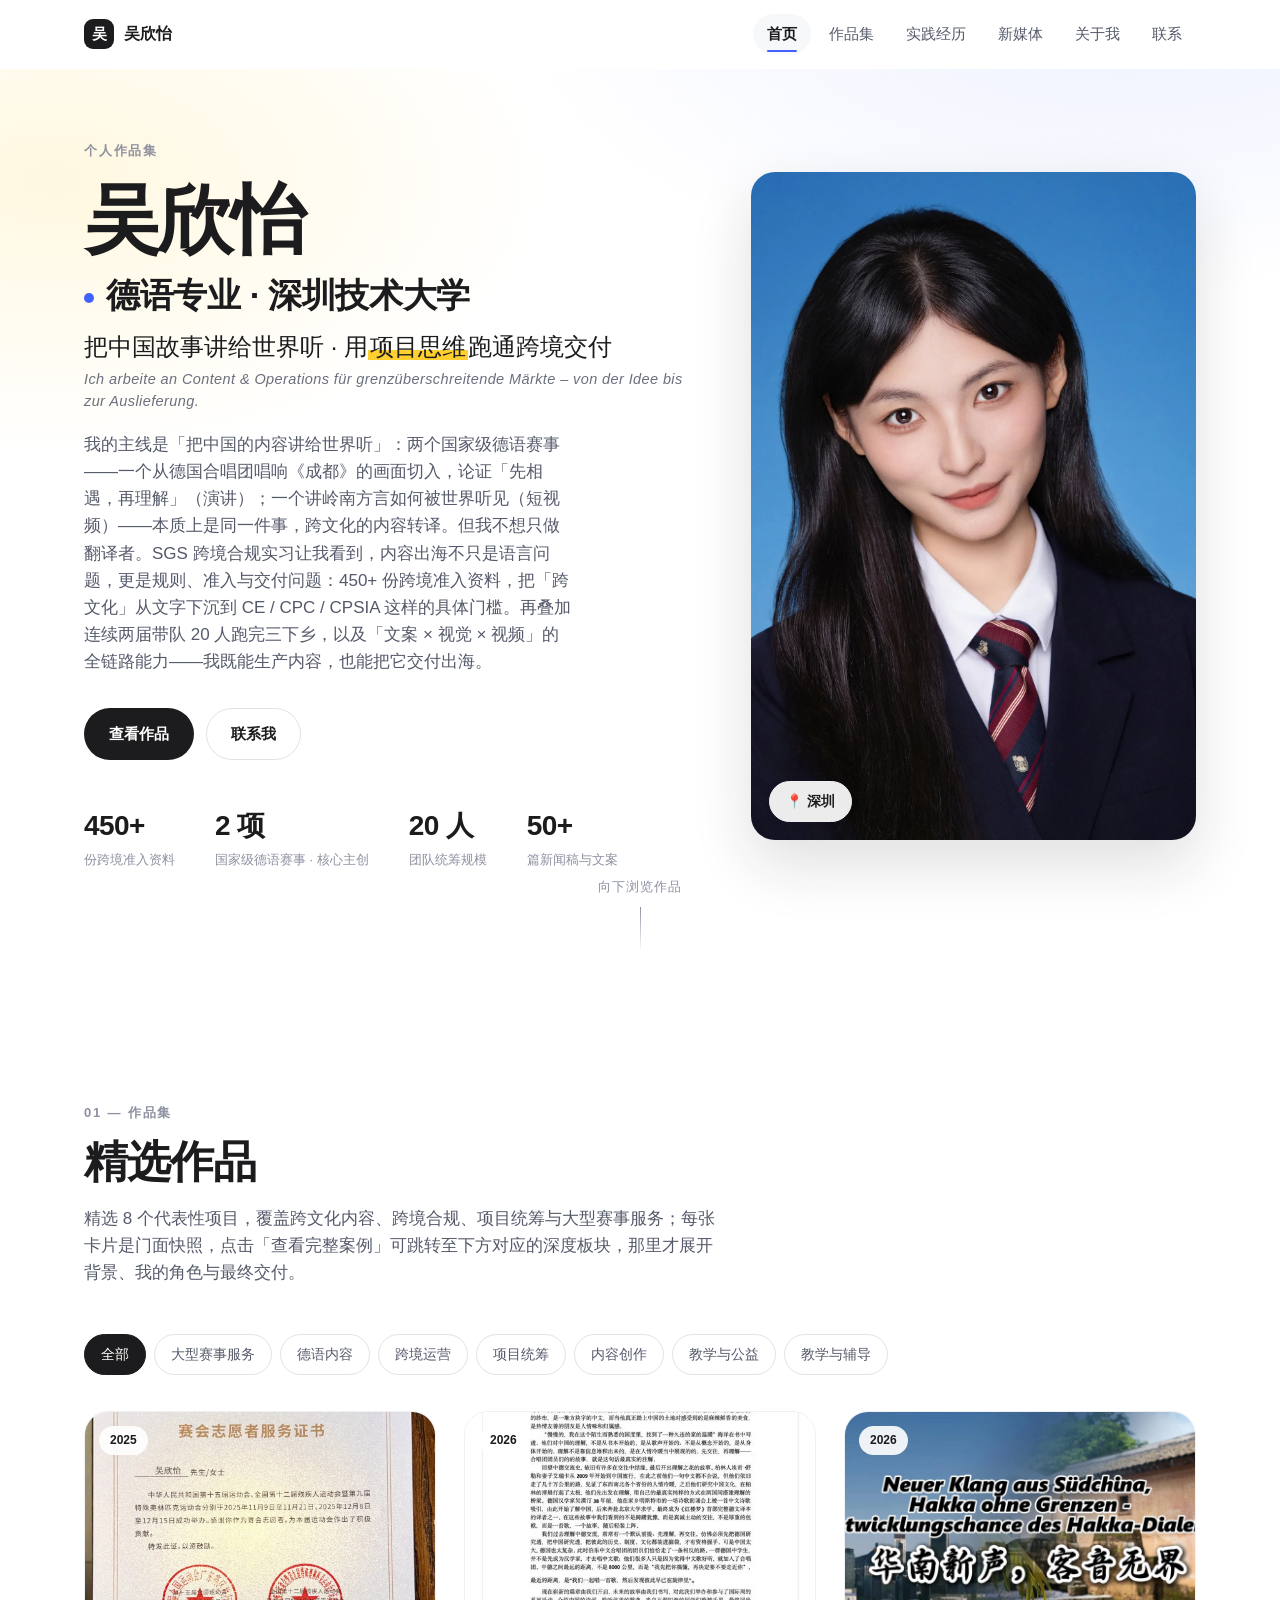
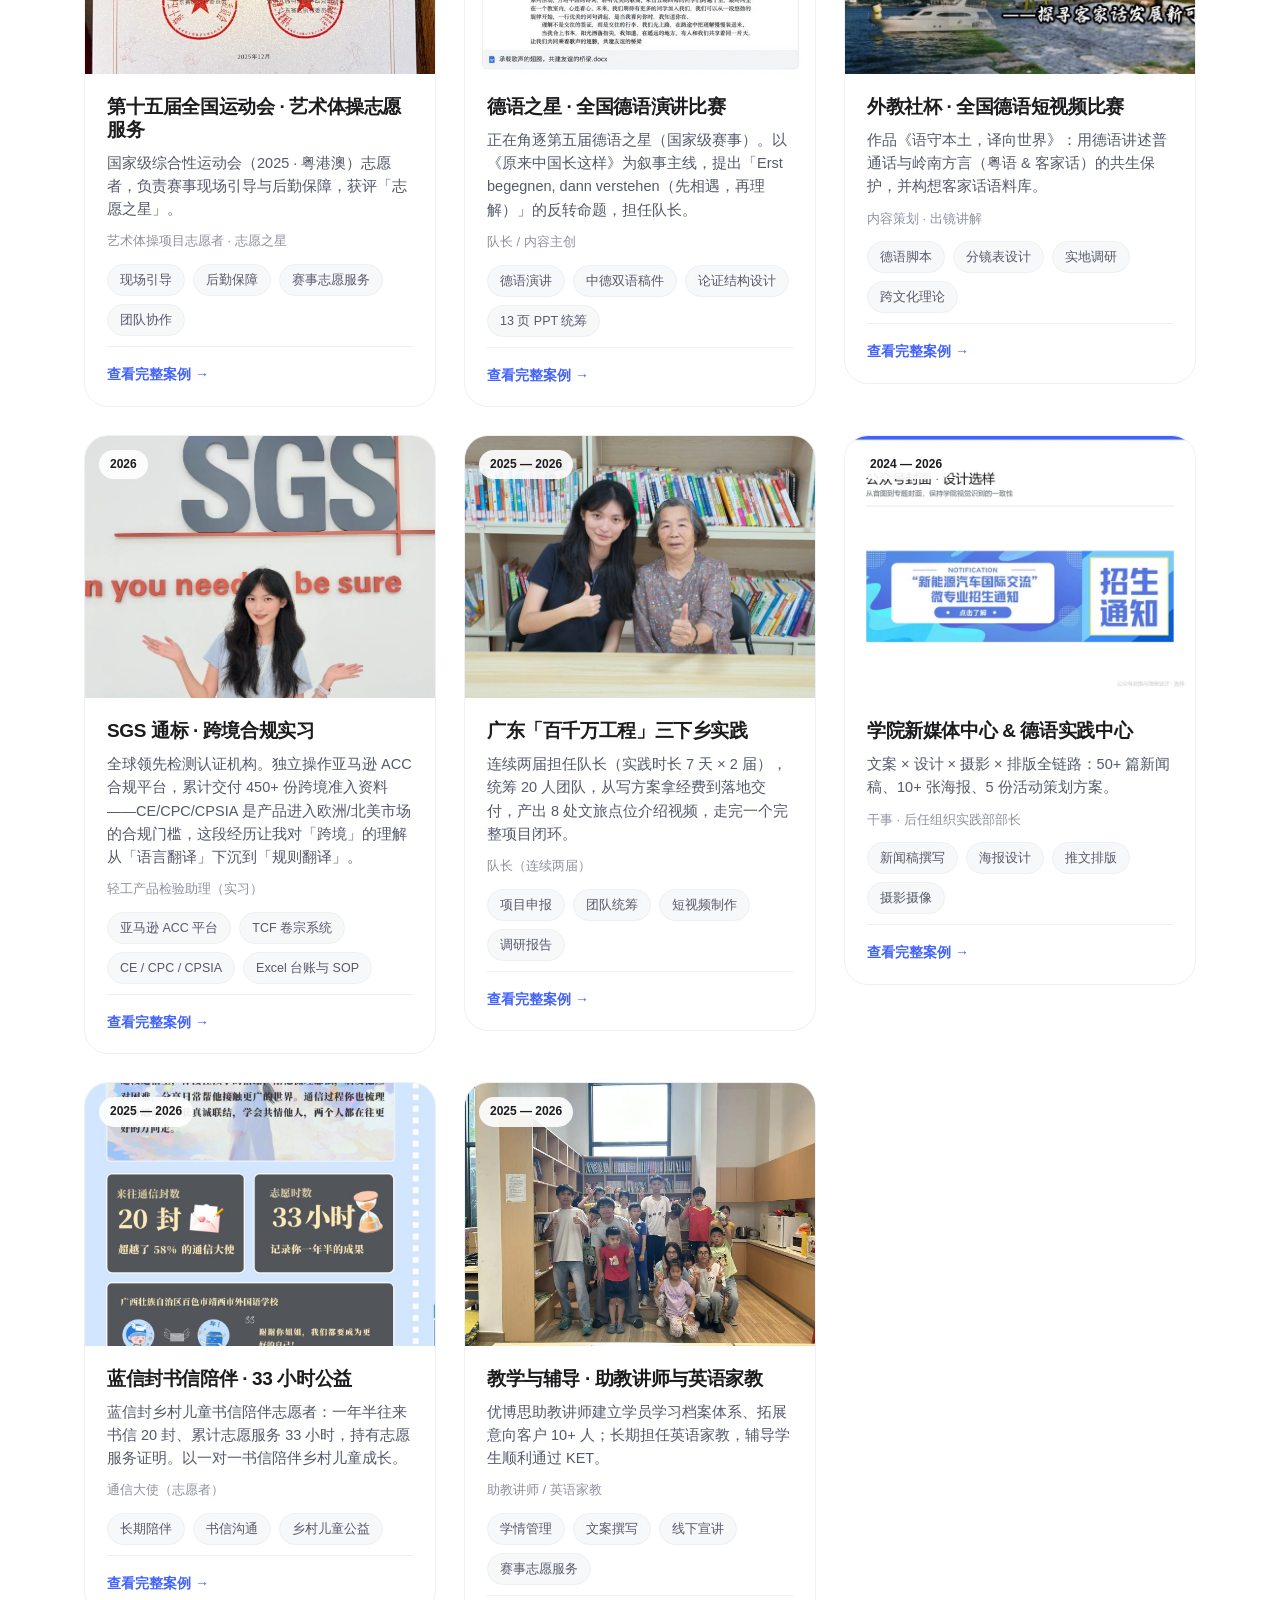
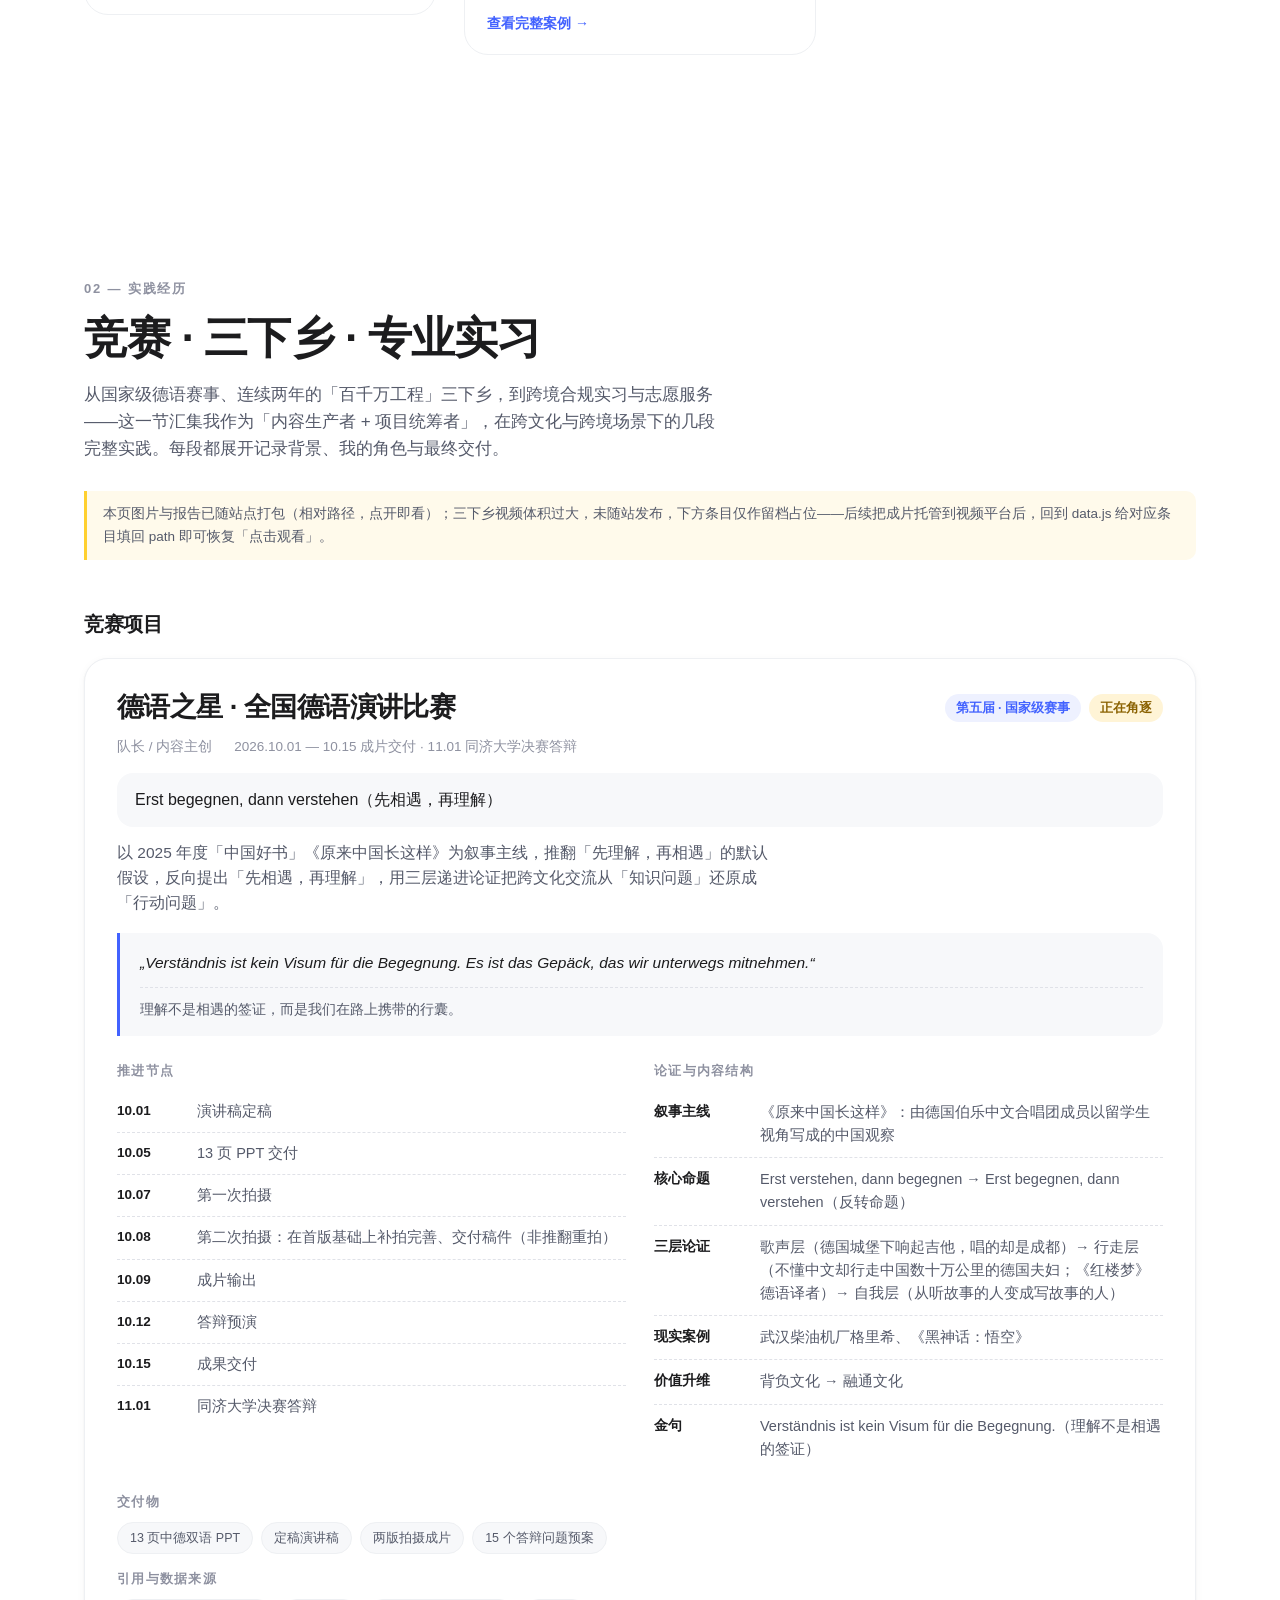
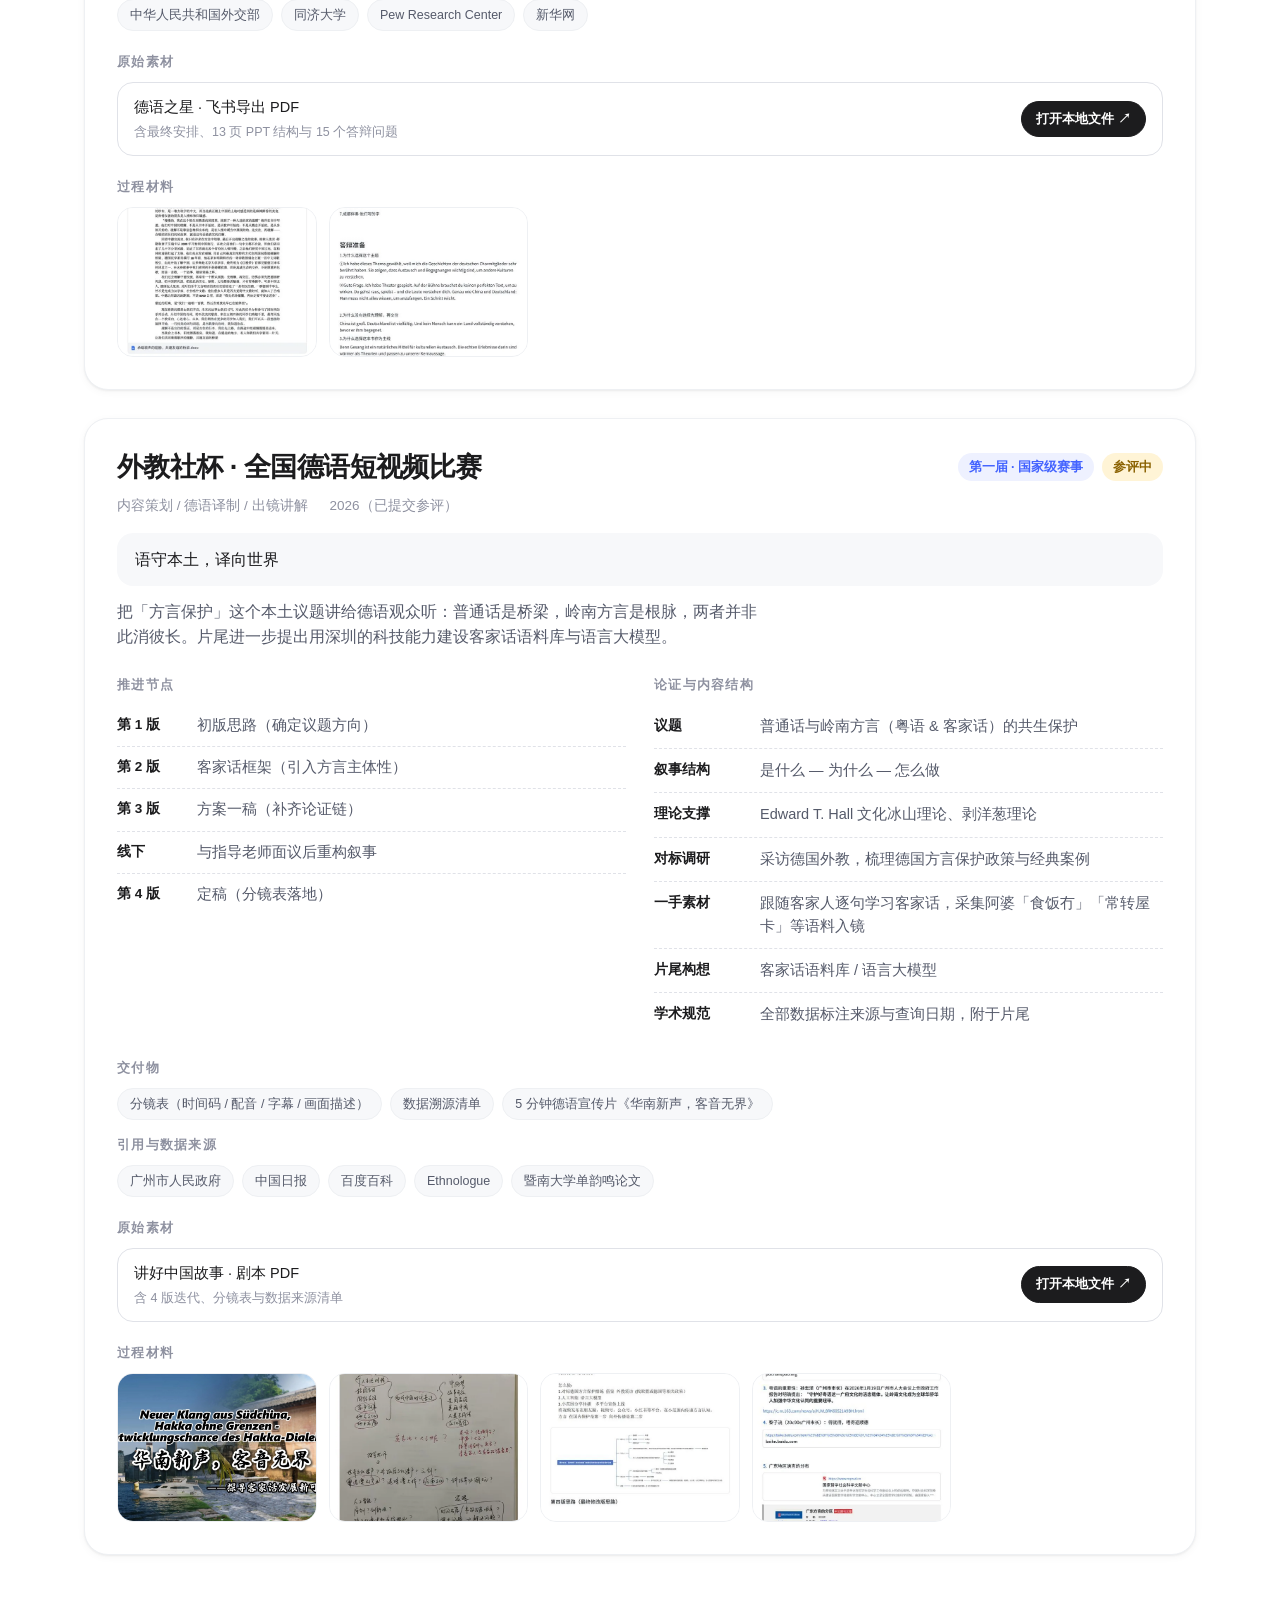
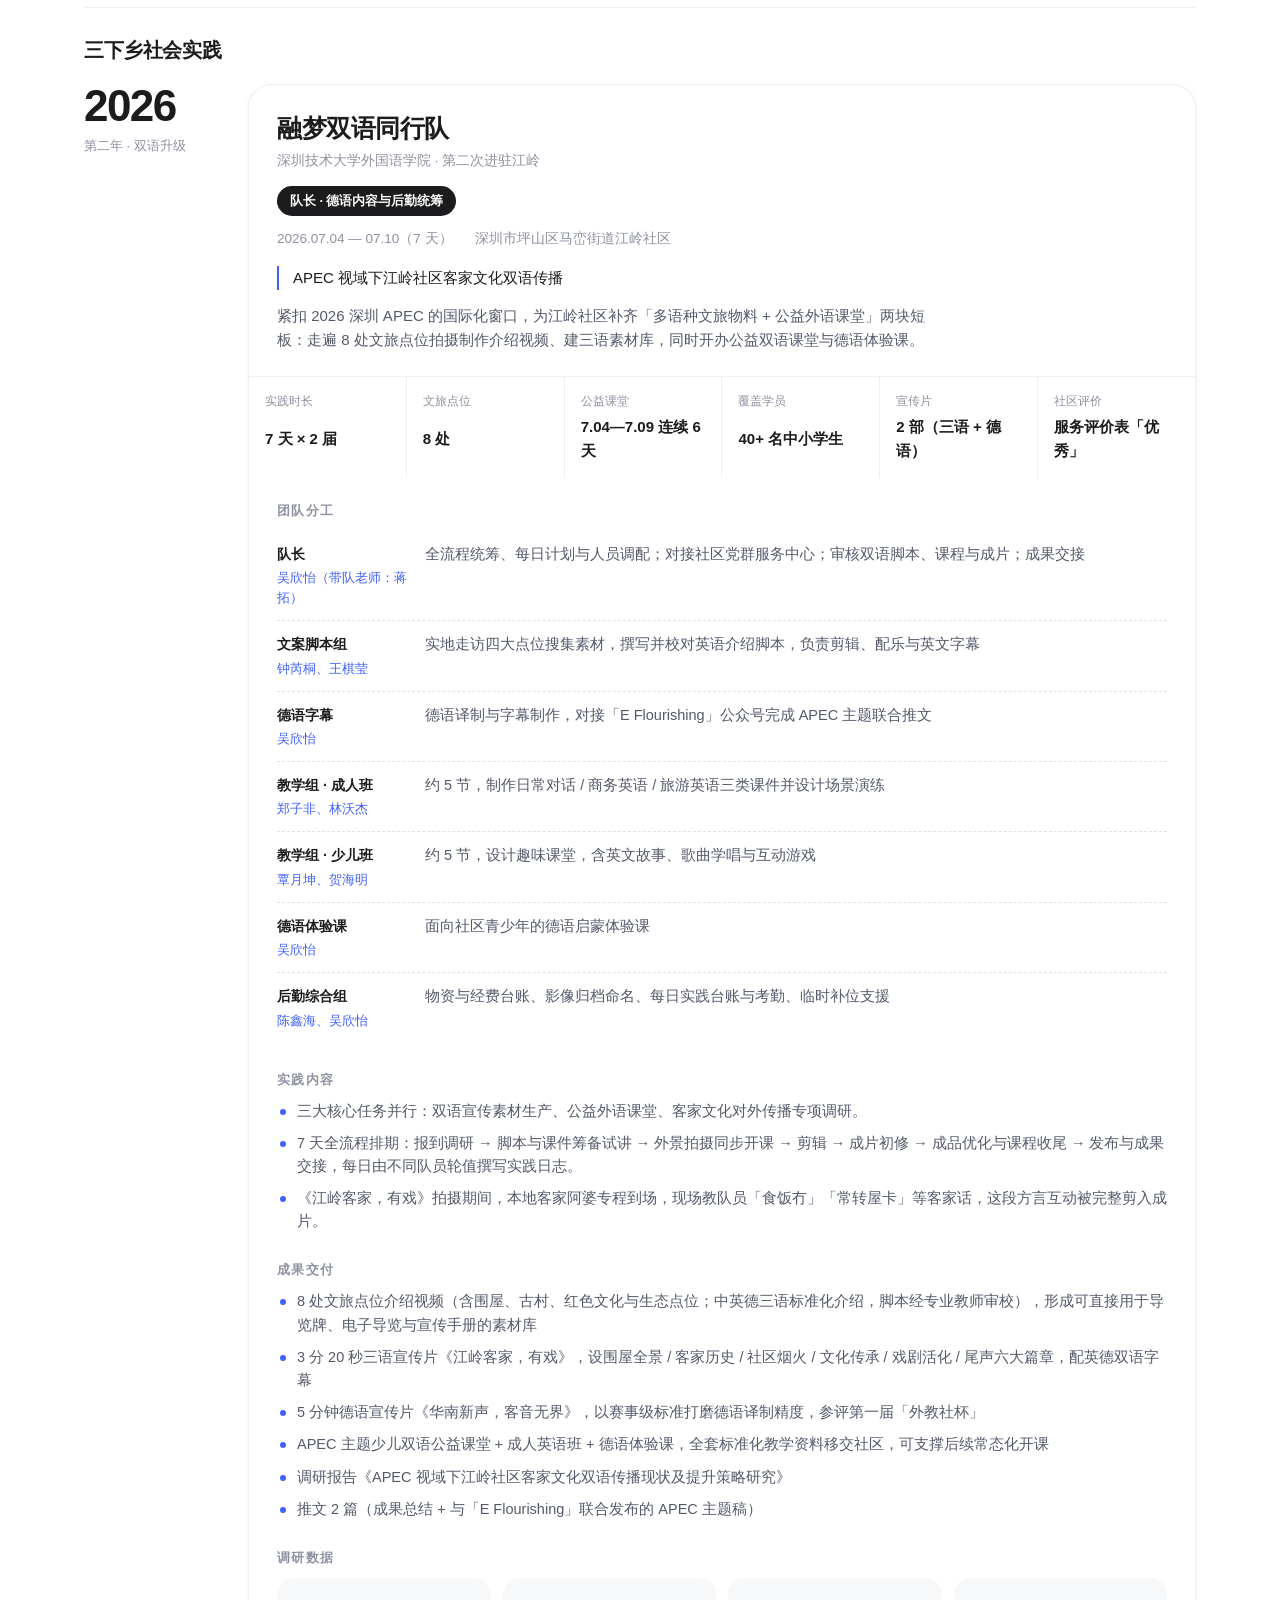
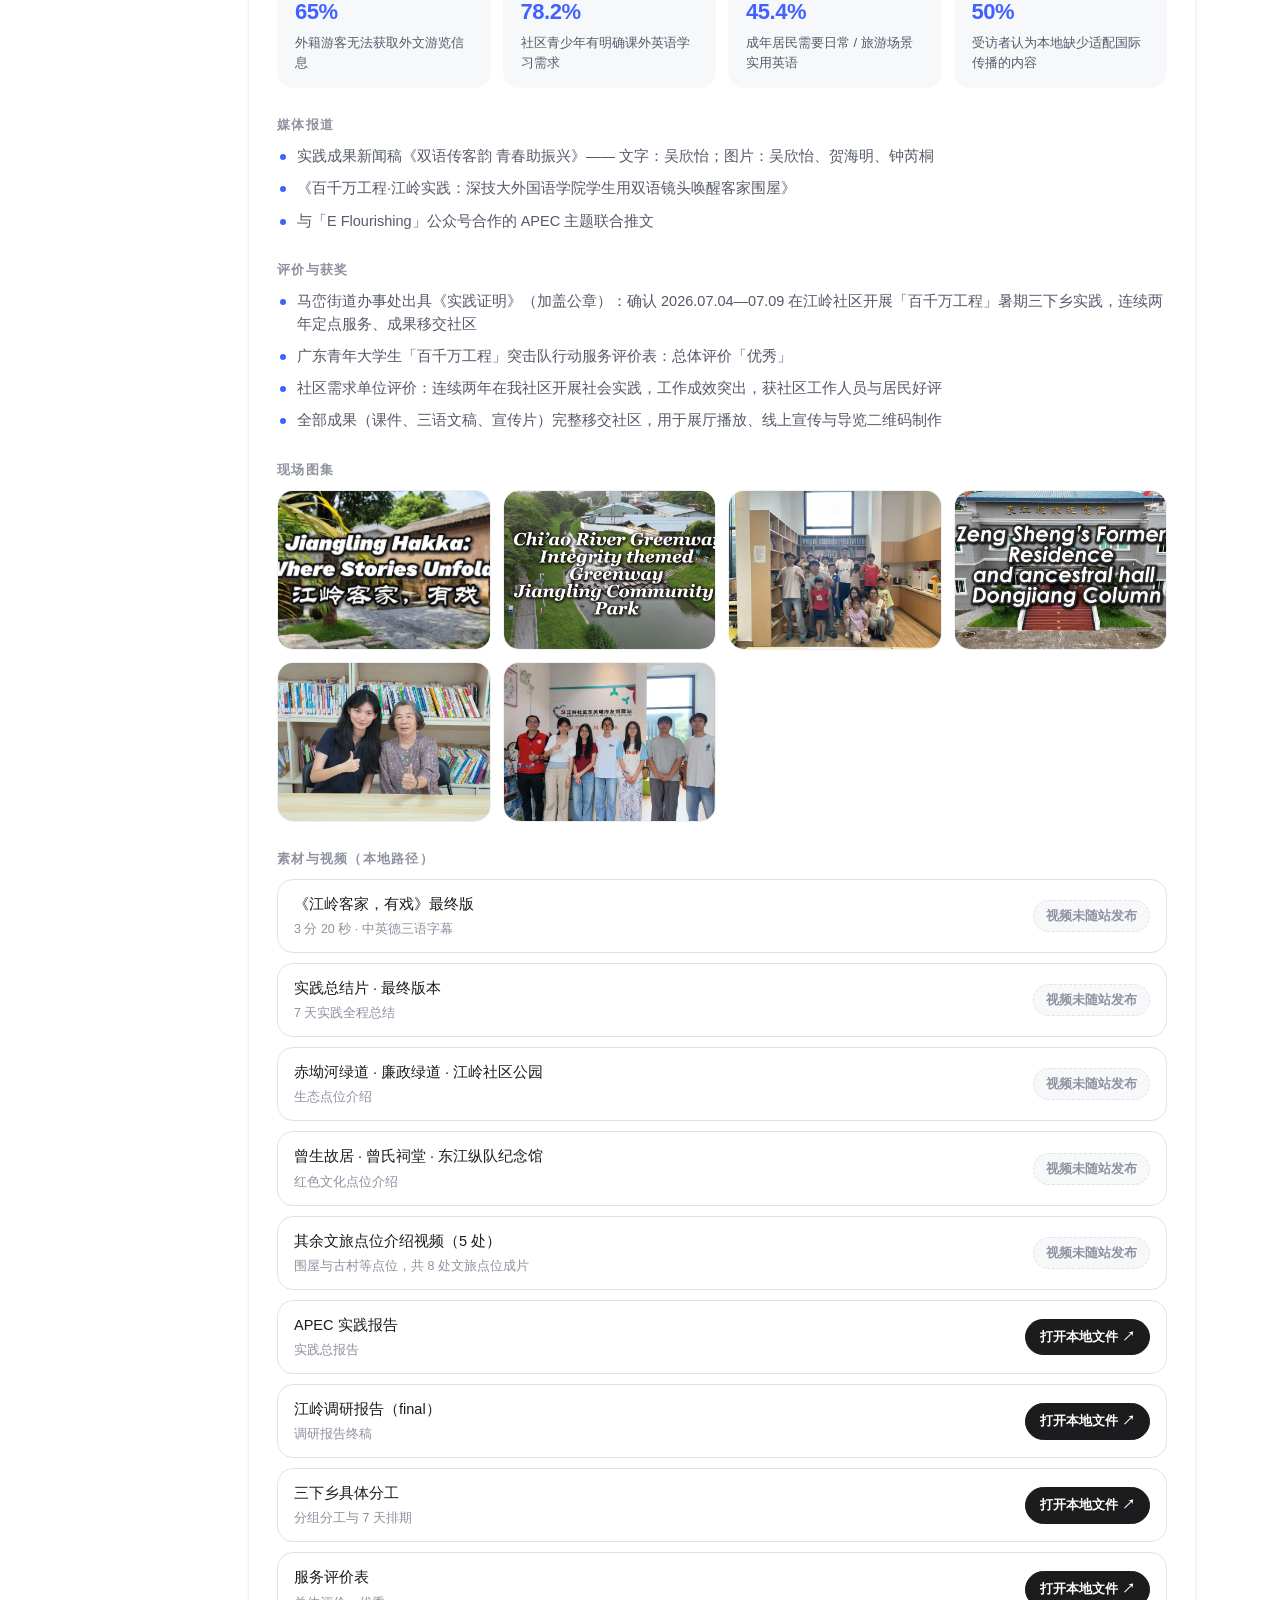
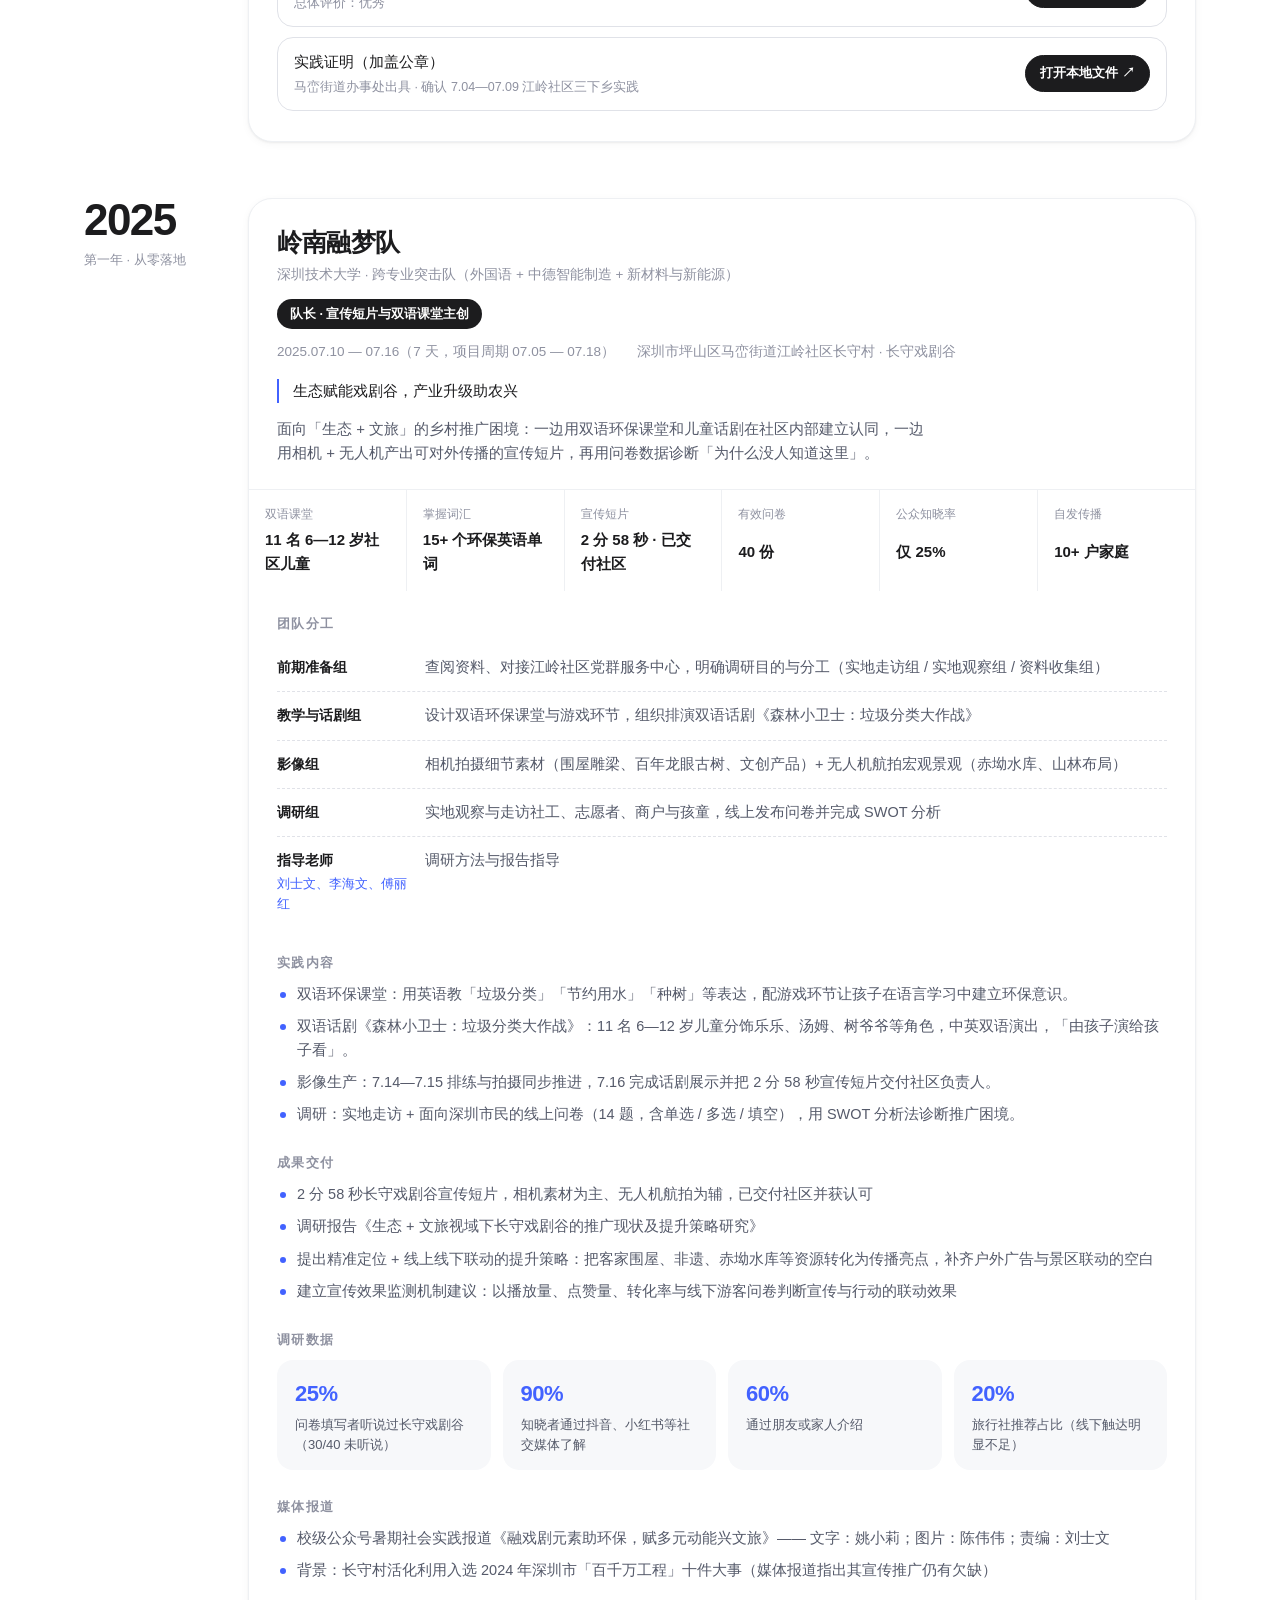
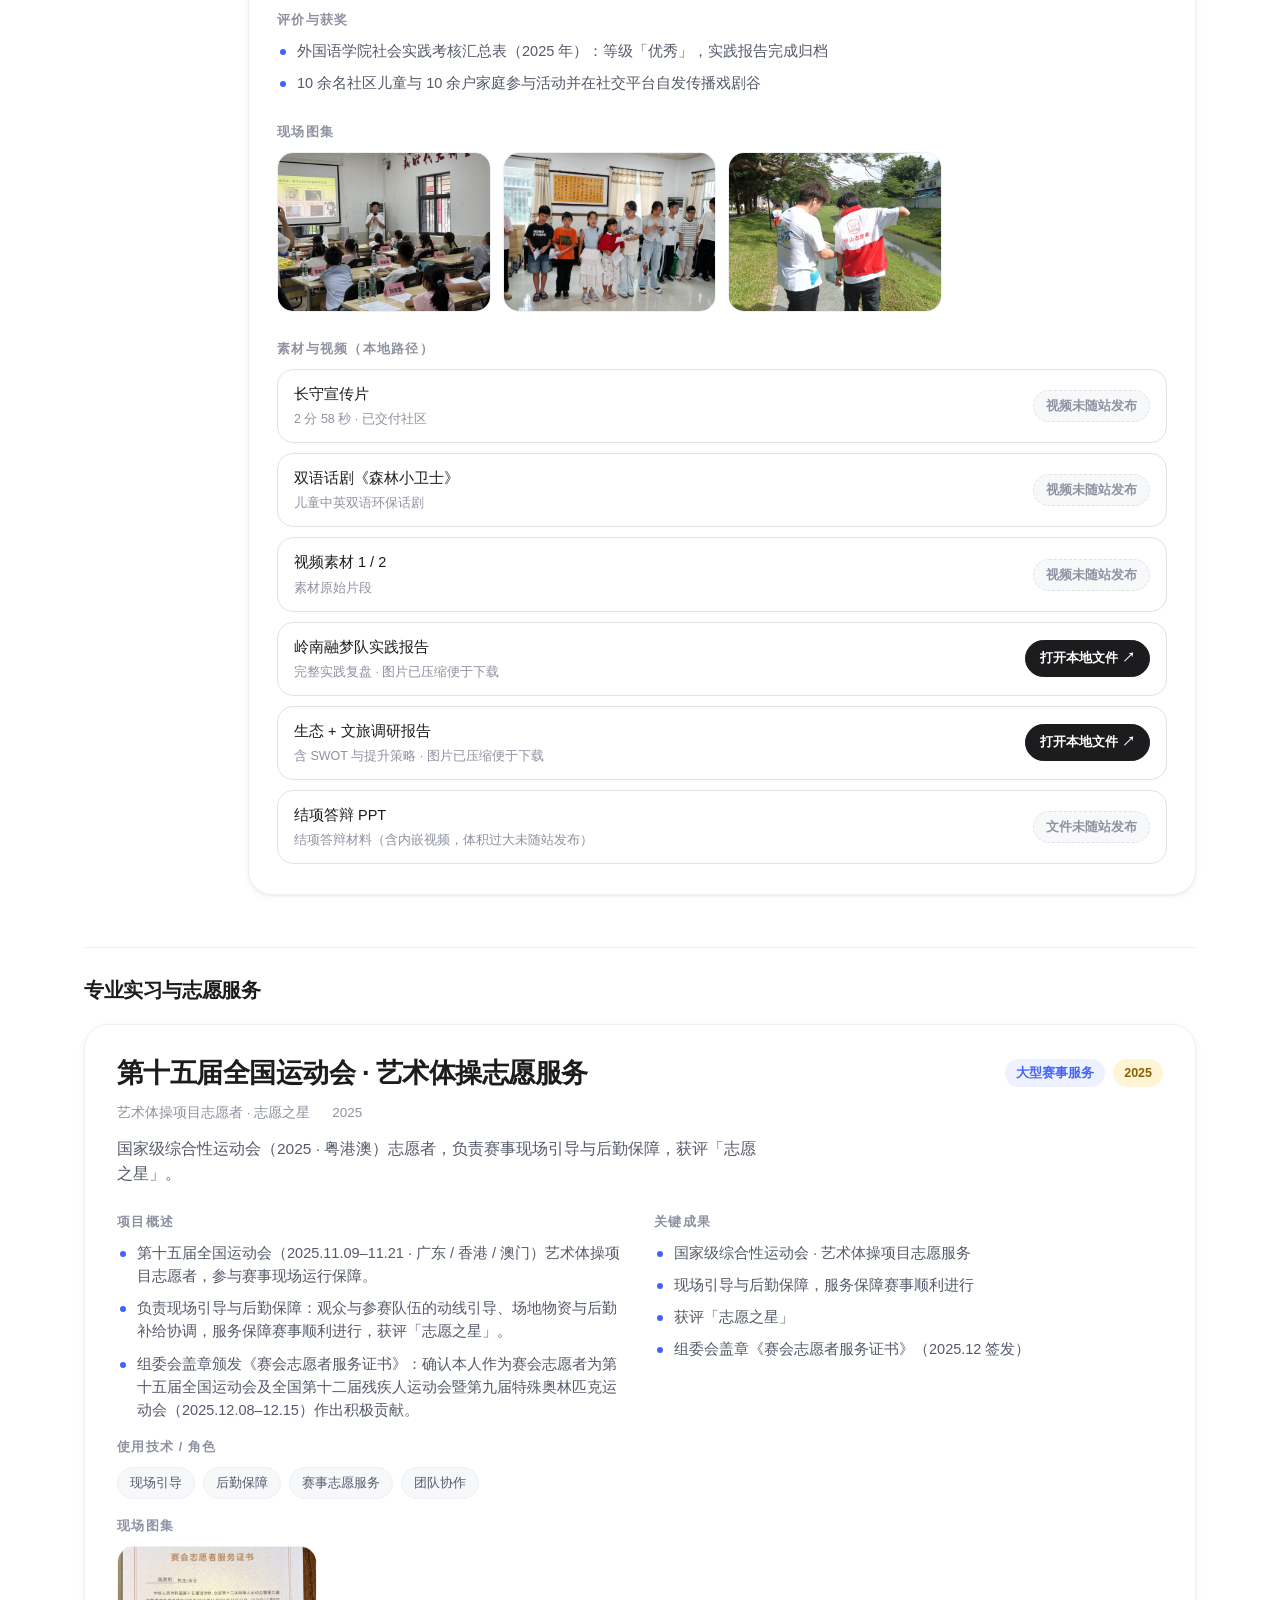
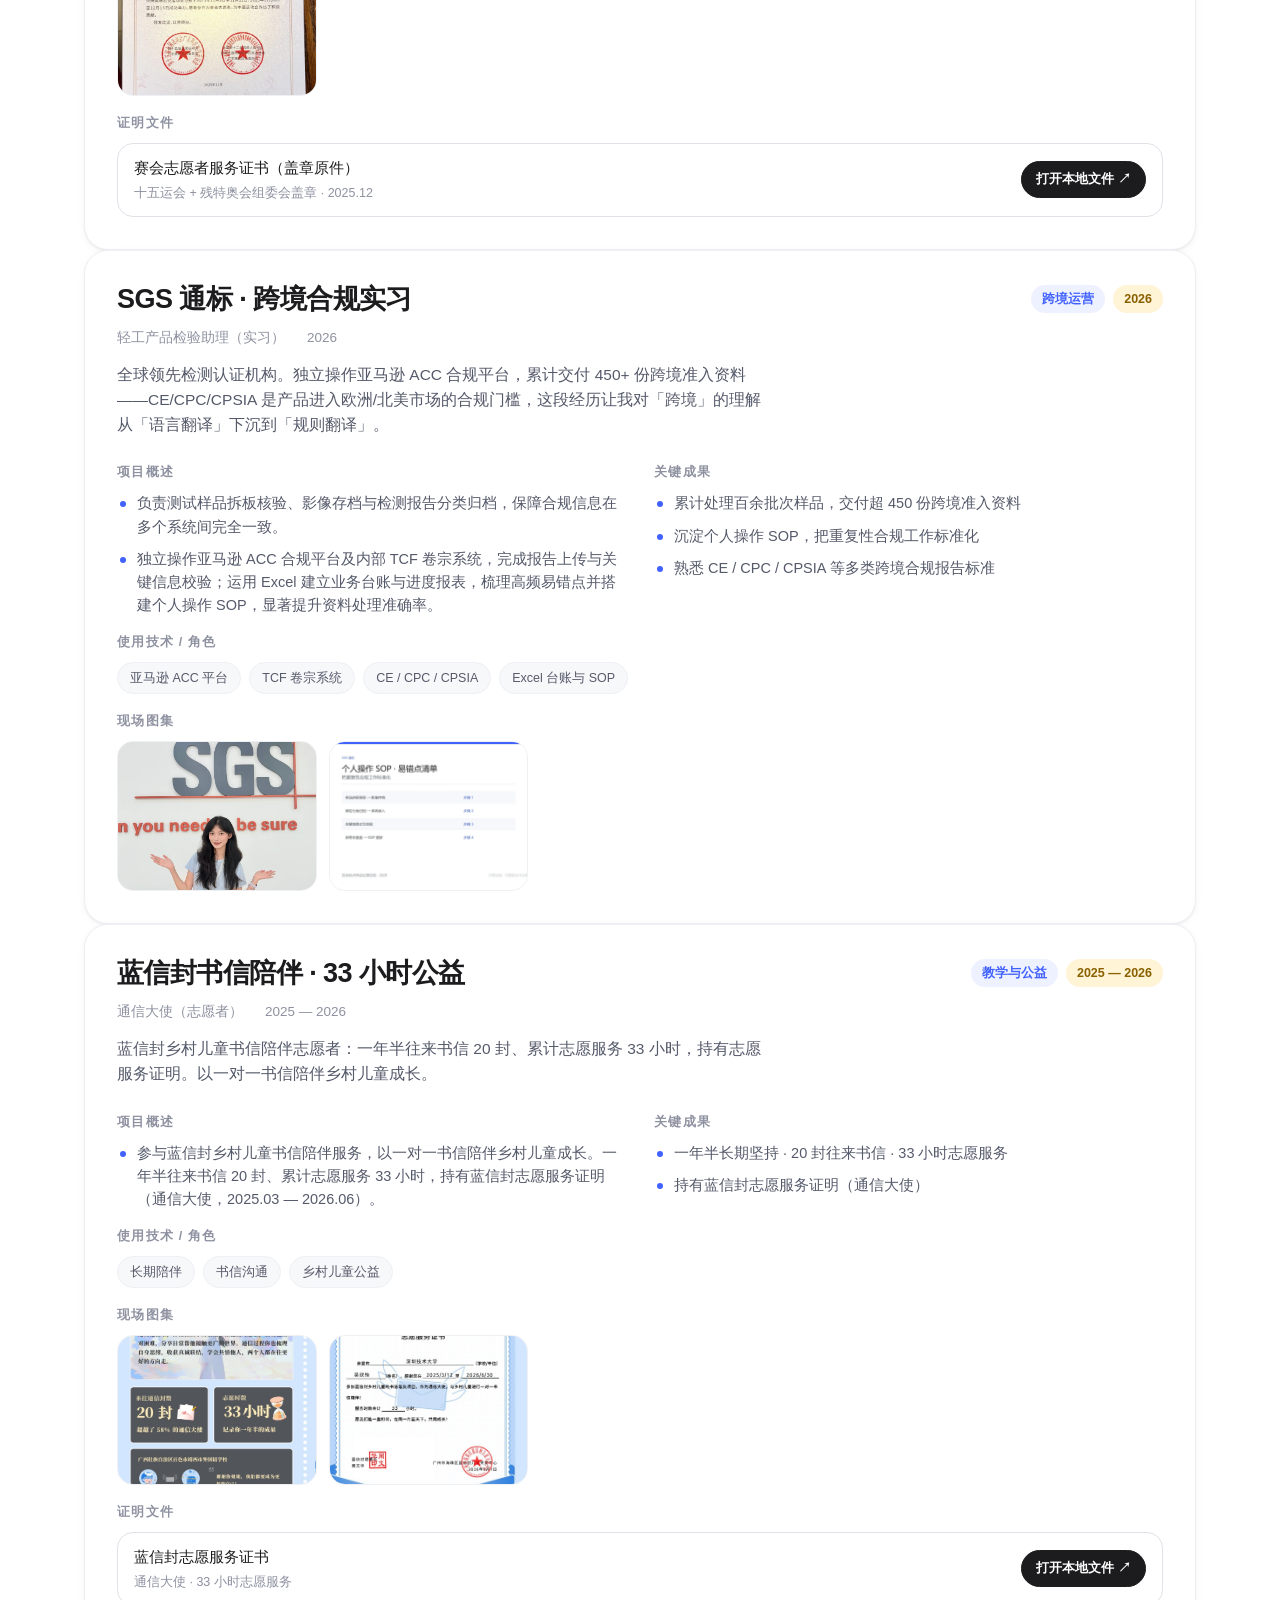
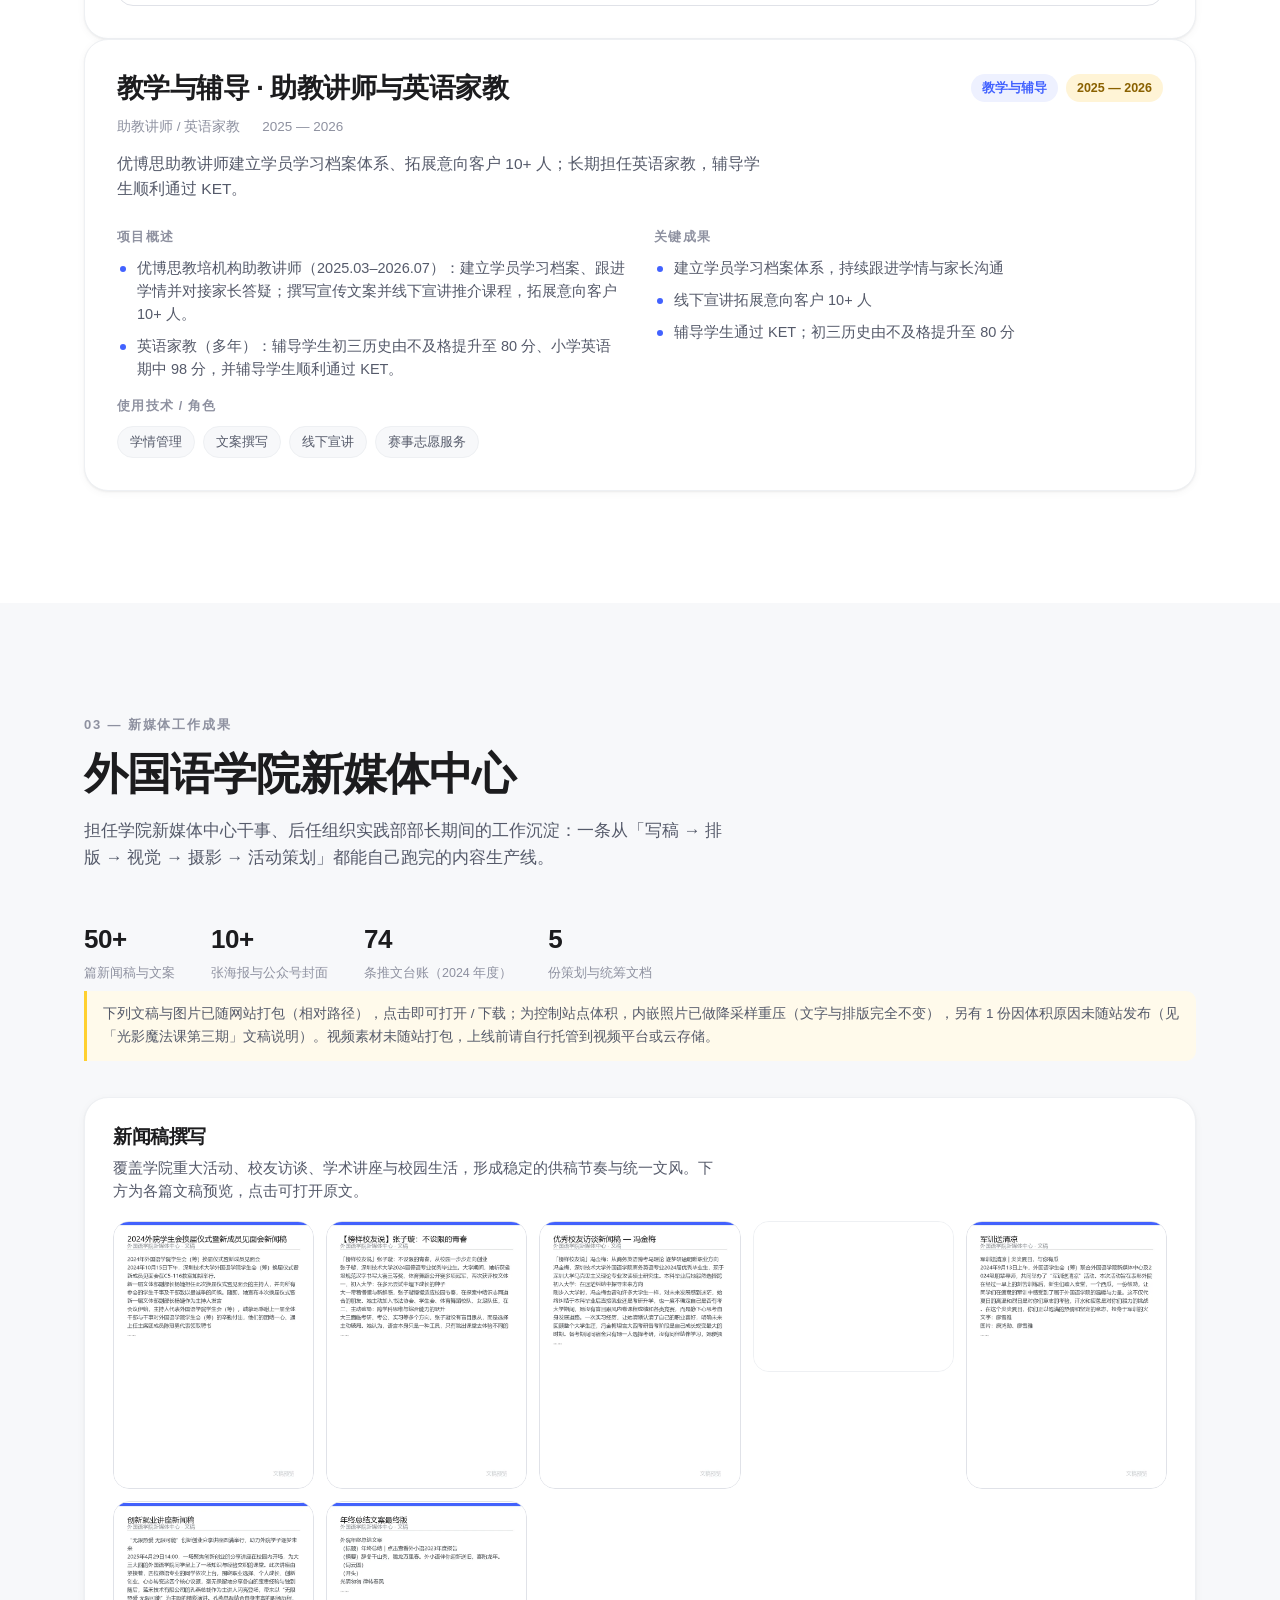
==== index.html @ 69fa9f7e "feat: 上线个人作品集站点 - 8 张作品卡：十五运会志愿服务 / 两项国家级德语赛事 / SGS 跨境合规 / 三下乡 / 新媒体 / 蓝信封 / 教学辅导 - 实践经历分年度分队伍展开，随站打" ====
<!DOCTYPE html>
<html lang="zh-CN">
<head>
  <meta charset="UTF-8">
  <meta name="viewport" content="width=device-width, initial-scale=1">
  <title>吴欣怡 · 个人作品集</title>
  <meta name="description" content="吴欣怡的个人作品集：面向跨文化与跨境场景的内容实践记录——两项国家级德语赛事、SGS 跨境合规实习（450+ 份跨境准入资料）、连续两届「百千万工程」三下乡队长，以及学院新媒体中心的全链路内容产出。">
  <meta name="author" content="吴欣怡">
  <meta name="theme-color" content="#ffffff">

  <!-- 部署域名：https://longagement.github.io/portfolio
     改地址时重跑：python tools/set-domain.py <新地址>
     会自动同步本文件、sitemap.xml / robots.txt / 404.html -->
  <link rel="canonical" href="https://longagement.github.io/portfolio/">

  <meta property="og:type" content="website">
  <meta property="og:site_name" content="吴欣怡 · 个人作品集">
  <meta property="og:locale" content="zh_CN">
  <meta property="og:title" content="吴欣怡 · 个人作品集">
  <meta property="og:description" content="把中国故事讲给世界听：两项国家级德语赛事、SGS 跨境合规实习（450+ 份跨境准入资料）、连续两届「百千万工程」三下乡队长与新媒体内容产出。">
  <meta property="og:url" content="https://longagement.github.io/portfolio/">
  <meta property="og:image" content="https://longagement.github.io/portfolio/assets/images/avatar.jpg">
  <meta property="og:image:width" content="1280">
  <meta property="og:image:height" content="1920">
  <meta property="og:image:alt" content="吴欣怡的个人照片">

  <meta name="twitter:card" content="summary_large_image">
  <meta name="twitter:title" content="吴欣怡 · 个人作品集">
  <meta name="twitter:description" content="把中国故事讲给世界听：两项国家级德语赛事、SGS 跨境合规实习（450+ 份跨境准入资料）、连续两届「百千万工程」三下乡队长与新媒体内容产出。">
  <meta name="twitter:image" content="https://longagement.github.io/portfolio/assets/images/avatar.jpg">

  <link rel="icon" href="assets/images/favicon.svg" type="image/svg+xml">
  <link rel="stylesheet" href="assets/css/style.css">
  <script src="assets/js/data.js" defer></script>
  <script src="assets/js/main.js" defer></script>
</head>
<body>
  <a class="skip-link" href="#main">跳到主要内容</a>

  <header class="site-header" id="site-header">
    <div class="container header-inner">
      <a class="brand" href="#home">
        <span class="brand-mark" aria-hidden="true">吴</span>
        <span class="brand-text" id="brand-name">吴欣怡</span>
      </a>

      <nav class="nav" id="primary-nav" aria-label="主导航">
        <ul class="nav-list" id="nav-list"><!-- 由 data.js 渲染 --></ul>
      </nav>

      <button class="nav-toggle" id="nav-toggle" type="button" aria-expanded="false" aria-controls="primary-nav">
        <span class="nav-toggle-bars" aria-hidden="true"><i></i><i></i></span>
        <span class="sr-only">打开导航菜单</span>
      </button>
    </div>
  </header>

  <main id="main">
    <!-- ============ 首页 ============ -->
    <section id="home" class="hero" aria-labelledby="hero-name">
      <div class="container hero-inner">
        <div class="hero-text" data-reveal>
          <p class="eyebrow" id="hero-eyebrow">个人作品集</p>
          <h1 class="hero-title" id="hero-name">吴欣怡</h1>
          <p class="hero-major" id="hero-major"></p>
          <p class="hero-tagline" id="hero-tagline"></p>
          <p class="hero-de" id="hero-de" lang="de"></p>
          <p class="hero-intro" id="hero-intro"></p>
          <div class="hero-actions" id="hero-actions"></div>
          <ul class="hero-stats" id="hero-stats"></ul>
        </div>

        <div class="hero-media" data-reveal>
          <figure class="avatar-card">
            <img class="avatar" id="hero-avatar" width="1280" height="1920" alt="吴欣怡的个人照片" decoding="async">
            <figcaption class="avatar-badge" id="hero-status"></figcaption>
          </figure>
        </div>
      </div>

      <a class="scroll-hint" href="#work">
        <span>向下浏览作品</span>
        <span class="scroll-hint-line" aria-hidden="true"></span>
      </a>
    </section>

    <!-- ============ 作品集 ============ -->
    <section id="work" class="section" aria-labelledby="work-title">
      <div class="container">
        <header class="section-head" data-reveal>
          <p class="eyebrow">01 — 作品集</p>
          <h2 class="section-title" id="work-title">精选作品</h2>
          <p class="section-desc">精选 8 个代表性项目，覆盖跨文化内容、跨境合规、项目统筹与大型赛事服务；每张卡片是门面快照，点击「查看完整案例」可跳转至下方对应的深度板块，那里才展开背景、我的角色与最终交付。</p>
        </header>

        <div class="filters" id="work-filters" role="group" aria-label="按分类筛选作品"></div>

        <ul class="work-grid" id="work-grid"></ul>
        <p class="work-empty" id="work-empty" hidden>该分类下暂无作品，换一个分类看看。</p>
      </div>
    </section>

    <!-- ============ 实践经历（竞赛 + 三下乡 + 专业实习） ============ -->
    <section id="practice" class="section" aria-labelledby="practice-title">
      <div class="container">
        <header class="section-head" data-reveal>
          <p class="eyebrow">02 — 实践经历</p>
          <h2 class="section-title" id="practice-title">竞赛 · 三下乡 · 专业实习</h2>
          <p class="section-desc" id="practice-intro"></p>
        </header>
        <p class="asset-note" id="practice-note"></p>

        <div class="practice-sub">
          <h3 class="sub-title">竞赛项目</h3>
          <div class="comp-list" id="competition-list"></div>
        </div>

        <div class="practice-sub">
          <h3 class="sub-title">三下乡社会实践</h3>
          <div class="year-groups" id="practice-groups"></div>
        </div>

        <div class="practice-sub">
          <h3 class="sub-title">专业实习与志愿服务</h3>
          <div class="extra-list" id="practice-extra"></div>
        </div>
      </div>
    </section>

    <!-- ============ 外国语学院新媒体工作成果 ============ -->
    <section id="media" class="section section-surface" aria-labelledby="media-title">
      <div class="container">
        <header class="section-head" data-reveal>
          <p class="eyebrow">03 — 新媒体工作成果</p>
          <h2 class="section-title" id="media-title">外国语学院新媒体中心</h2>
          <p class="section-desc" id="media-intro"></p>
        </header>
        <ul class="mini-stats" id="media-stats"></ul>
        <p class="asset-note" id="media-note"></p>
        <div class="media-blocks" id="media-blocks"></div>
      </div>
    </section>

    <!-- ============ 关于我 ============ -->
    <section id="about" class="section" aria-labelledby="about-title">
      <div class="container">
        <header class="section-head" data-reveal>
          <p class="eyebrow">04 — 关于我</p>
          <h2 class="section-title" id="about-title">背景、技能与经历</h2>
        </header>

        <div class="about-grid">
          <div class="about-text" id="about-paragraphs" data-reveal></div>
          <div class="about-skills" id="about-skills" data-reveal></div>
        </div>

        <h3 class="sub-title" data-reveal>经历时间线</h3>
        <ol class="timeline" id="about-timeline"></ol>
      </div>
    </section>

    <!-- ============ 联系方式 ============ -->
    <section id="contact" class="section section-surface" aria-labelledby="contact-title">
      <div class="container">
        <header class="section-head" data-reveal>
          <p class="eyebrow">05 — 联系我</p>
          <h2 class="section-title" id="contact-title">一起做点有意思的事</h2>
          <p class="section-desc" id="contact-desc"></p>
        </header>

        <div class="contact-grid">
          <div class="contact-info" data-reveal>
            <h3 class="sub-title">直接联系</h3>
            <a class="contact-mail" id="contact-email" href="mailto:"></a>
            <ul class="socials" id="contact-socials"></ul>
          </div>

          <form class="contact-form" id="contact-form" data-reveal novalidate>
            <h3 class="sub-title">或留言给我</h3>

            <div class="field">
              <label for="field-name">你的名字</label>
              <input id="field-name" name="name" type="text" autocomplete="name" required>
              <p class="field-error" data-error-for="field-name" role="status" aria-live="polite" hidden>请填写你的名字</p>
            </div>

            <div class="field">
              <label for="field-email">邮箱</label>
              <input id="field-email" name="email" type="email" autocomplete="email" required>
              <p class="field-error" data-error-for="field-email" role="status" aria-live="polite" hidden>请填写有效的邮箱地址</p>
            </div>

            <div class="field">
              <label for="field-message">想聊点什么</label>
              <textarea id="field-message" name="message" rows="4" required></textarea>
              <p class="field-error" data-error-for="field-message" role="status" aria-live="polite" hidden>留言内容不能为空</p>
            </div>

            <button class="btn btn-primary btn-block" type="submit">发送留言</button>
            <p class="form-status" id="form-status" role="status" aria-live="polite"></p>
            <p class="form-note" id="form-note"></p>
          </form>
        </div>
      </div>
    </section>
  </main>

  <footer class="site-footer">
    <div class="container footer-inner">
      <p class="footer-copy" id="footer-copy"></p>
      <ul class="footer-links" id="footer-socials"></ul>
      <a class="footer-top" href="#home">回到顶部 ↑</a>
    </div>
  </footer>

  <noscript>
    <p style="padding:24px;text-align:center">本站的作品列表需要 JavaScript 才能展示，请在浏览器中开启后刷新页面。</p>
  </noscript>
</body>
</html>
---- assets/css/style.css ----
/* =========================================================
   Rila · 个人作品集  —  样式表
   结构：1 变量 / 2 基础重置 / 3 通用组件 / 4 页头导航
        5 首页 / 6 作品集 / 7 关于我 / 8 联系 / 9 页脚
        10 竞赛·三下乡·新媒体 / 11 动效 / 12 响应式
   ========================================================= */

/* ---------- 1. 设计变量 ---------- */
:root {
  /* 颜色 */
  --canvas: #ffffff;
  --surface: #f7f8fa;
  --surface-soft: #fafbfc;
  --ink: #1c1c1e;
  --charcoal: #2c2c34;
  --slate: #555a6a;
  --steel: #6b6f7e;
  --stone: #8e91a0;
  --muted: #a5a8b5;
  --hairline: #e0e2e8;
  --hairline-soft: #eef0f3;
  --accent: #4262ff;
  --accent-press: #2a41b6;
  --accent-soft: #eef1ff;
  --highlight: #ffd02f;

  /* 圆角与阴影 */
  --r-sm: 10px;
  --r-md: 16px;
  --r-lg: 24px;
  --r-pill: 999px;
  --shadow-sm: 0 1px 2px rgba(28, 28, 30, .06), 0 2px 8px rgba(28, 28, 30, .04);
  --shadow-md: 0 8px 24px rgba(28, 28, 30, .08);
  --shadow-lg: 0 24px 60px rgba(28, 28, 30, .14);

  /* 间距与容器 */
  --container: 1160px;
  --gutter: 24px;
  --section-y: 112px;

  /* 动效 */
  --ease: cubic-bezier(.2, .7, .3, 1);
  --dur: .38s;

  /* 纯系统字体栈：零外部请求、国内访问最快。
     若想改用 Inter，请先把字体文件放到 assets/fonts/ 并在此行最前面加 "Inter"，
     否则浏览器会跳过这个不存在的字体名。 */
  --font: -apple-system, BlinkMacSystemFont, "Segoe UI", "PingFang SC",
          "Hiragino Sans GB", "Microsoft YaHei", "Noto Sans SC", sans-serif;
}

/* ---------- 2. 基础重置 ---------- */
*, *::before, *::after { box-sizing: border-box; }

html {
  scroll-behavior: smooth;
  -webkit-text-size-adjust: 100%;
}

body {
  margin: 0;
  font-family: var(--font);
  font-size: 16px;
  line-height: 1.6;
  color: var(--charcoal);
  background: var(--canvas);
  -webkit-font-smoothing: antialiased;
  text-rendering: optimizeLegibility;
}

h1, h2, h3, h4 { margin: 0; color: var(--ink); font-weight: 600; letter-spacing: -.02em; line-height: 1.2; }
p { margin: 0; }
ul, ol { margin: 0; padding: 0; list-style: none; }
img { display: block; max-width: 100%; height: auto; }
a { color: var(--accent); text-decoration: none; }
button { font: inherit; color: inherit; }

:focus-visible {
  outline: 3px solid var(--accent);
  outline-offset: 3px;
  border-radius: 4px;
}

.sr-only {
  position: absolute; width: 1px; height: 1px;
  padding: 0; margin: -1px; overflow: hidden;
  clip: rect(0 0 0 0); white-space: nowrap; border: 0;
}

.skip-link {
  position: absolute; left: 50%; top: -60px;
  transform: translateX(-50%);
  z-index: 100;
  padding: 10px 18px;
  background: var(--ink); color: #fff;
  border-radius: 0 0 var(--r-sm) var(--r-sm);
  transition: top .2s var(--ease);
}
.skip-link:focus { top: 0; color: #fff; }

/* ---------- 3. 通用组件 ---------- */
.container {
  width: 100%;
  max-width: var(--container);
  margin-inline: auto;
  padding-inline: var(--gutter);
}

.section { padding-block: var(--section-y); scroll-margin-top: 84px; }
.section-surface { background: var(--surface); }

.section-head { max-width: 640px; margin-bottom: 48px; }
.eyebrow {
  font-size: 13px; font-weight: 600; letter-spacing: .14em;
  text-transform: uppercase; color: var(--stone); margin-bottom: 12px;
}
.section-title { font-size: clamp(30px, 4vw, 44px); }
.section-desc { margin-top: 16px; color: var(--slate); font-size: 17px; }
.sub-title { font-size: 20px; margin-bottom: 20px; }

/* 实践经历：竞赛 / 三下乡 / 专业实习 三个子板块 */
.practice-sub { margin-top: 52px; }
.practice-sub > .sub-title {
  margin-bottom: 22px; padding-top: 30px;
  border-top: 1px solid var(--hairline-soft);
}
.practice-sub:first-of-type > .sub-title { border-top: 0; padding-top: 0; }

.btn {
  display: inline-flex; align-items: center; justify-content: center; gap: 8px;
  padding: 13px 24px;
  border: 1px solid transparent; border-radius: var(--r-pill);
  font-size: 15px; font-weight: 600;
  cursor: pointer;
  transition: transform var(--dur) var(--ease), background-color var(--dur) var(--ease),
              box-shadow var(--dur) var(--ease), border-color var(--dur) var(--ease);
}
.btn:hover { transform: translateY(-2px); }
.btn:active { transform: translateY(0); }
.btn-primary { background: var(--ink); color: #fff; }
.btn-primary:hover { background: var(--charcoal); box-shadow: var(--shadow-md); }
.btn-ghost { background: transparent; color: var(--ink); border-color: var(--hairline); }
.btn-ghost:hover { border-color: var(--ink); background: var(--surface); }
.btn-accent { background: var(--accent); color: #fff; }
.btn-accent:hover { background: var(--accent-press); box-shadow: var(--shadow-md); }
.btn-block { width: 100%; }

.tag-list { display: flex; flex-wrap: wrap; gap: 8px; }
.tag {
  display: inline-block; padding: 5px 12px;
  font-size: 12.5px; font-weight: 500; color: var(--slate);
  background: var(--surface); border: 1px solid var(--hairline-soft);
  border-radius: var(--r-pill);
}

/* ---------- 4. 页头与导航 ---------- */
.site-header {
  position: sticky; top: 0; z-index: 50;
  background: rgba(255, 255, 255, .82);
  backdrop-filter: saturate(180%) blur(14px);
  border-bottom: 1px solid transparent;
  transition: border-color var(--dur) var(--ease), box-shadow var(--dur) var(--ease);
}
.site-header.is-scrolled { border-bottom-color: var(--hairline-soft); box-shadow: var(--shadow-sm); }

.header-inner { display: flex; align-items: center; justify-content: space-between; height: 68px; gap: 24px; }

.brand { display: inline-flex; align-items: center; gap: 10px; color: var(--ink); font-weight: 600; }
.brand-mark {
  display: grid; place-items: center;
  width: 30px; height: 30px; border-radius: 9px;
  background: var(--ink); color: #fff; font-size: 15px; font-weight: 700;
}
.brand-text { font-size: 16px; letter-spacing: -.01em; }

.nav-list { display: flex; align-items: center; gap: 4px; }
.nav-link {
  position: relative; display: inline-block;
  padding: 8px 14px; border-radius: var(--r-pill);
  font-size: 15px; font-weight: 500; color: var(--slate);
  transition: color var(--dur) var(--ease), background-color var(--dur) var(--ease);
}
.nav-link:hover { color: var(--ink); background: var(--surface); }
.nav-link[aria-current="true"] { color: var(--ink); background: var(--surface); font-weight: 600; }
.nav-link[aria-current="true"]::after {
  content: ""; position: absolute; left: 14px; right: 14px; bottom: 2px;
  height: 2px; border-radius: 2px; background: var(--accent);
}

.nav-toggle {
  display: none;
  width: 42px; height: 42px; padding: 0;
  background: transparent; border: 1px solid var(--hairline); border-radius: 12px;
  cursor: pointer;
}
.nav-toggle-bars { display: grid; gap: 5px; justify-items: center; }
.nav-toggle-bars i {
  display: block; width: 18px; height: 2px; border-radius: 2px; background: var(--ink);
  transition: transform var(--dur) var(--ease), opacity var(--dur) var(--ease);
}
.nav-toggle[aria-expanded="true"] .nav-toggle-bars i:first-child { transform: translateY(3.5px) rotate(45deg); }
.nav-toggle[aria-expanded="true"] .nav-toggle-bars i:last-child { transform: translateY(-3.5px) rotate(-45deg); }

/* ---------- 5. 首页 ---------- */
.hero {
  position: relative;
  padding-top: 72px; padding-bottom: 120px;
  scroll-margin-top: 84px;
  background:
    radial-gradient(1000px 480px at 88% -8%, var(--accent-soft), transparent 62%),
    radial-gradient(760px 420px at 4% 12%, #fff8e0, transparent 66%);
}
.hero-inner {
  display: grid; grid-template-columns: 1.15fr .85fr;
  gap: 64px; align-items: center;
}
.hero-title { font-size: clamp(44px, 7vw, 76px); letter-spacing: -.035em; }
.hero-major {
  margin-top: 10px; font-size: clamp(26px, 3.4vw, 34px);
  font-weight: 600; letter-spacing: -.01em; line-height: 1.2;
  color: var(--ink);
}
.hero-major::before {
  content: ""; display: inline-block; vertical-align: middle;
  width: 10px; height: 10px; margin-right: 12px; border-radius: 50%;
  background: var(--accent);
}
.hero-tagline {
  margin-top: 14px; font-size: clamp(19px, 2.4vw, 24px);
  font-weight: 500; color: var(--ink); line-height: 1.4;
}
.hero-tagline em { font-style: normal; background: linear-gradient(180deg, transparent 62%, var(--highlight) 62%); padding: 0 2px; }
.hero-de {
  margin-top: 6px; font-size: 14.5px; font-style: italic;
  letter-spacing: .4px; color: var(--steel);
  line-height: 1.5;
}
.hero-intro { margin-top: 18px; max-width: 52ch; color: var(--slate); font-size: 17px; }
.hero-actions { display: flex; flex-wrap: wrap; gap: 12px; margin-top: 32px; }

.hero-stats { display: flex; flex-wrap: wrap; gap: 40px; margin-top: 44px; }
.hero-stats li { display: grid; gap: 2px; }
.hero-stats .stat-value { font-size: 28px; font-weight: 600; color: var(--ink); letter-spacing: -.02em; }
.hero-stats .stat-label { font-size: 13px; color: var(--stone); }

.hero-media { display: flex; justify-content: center; }
.avatar-card { position: relative; margin: 0; width: min(100%, 460px); }
.avatar {
  display: block;
  width: 100%;
  height: auto;                 /* 按原图比例（2:3 竖幅），不裁切 */
  max-height: 680px;
  object-fit: contain;         /* 整张人像完整呈现，不裁剪 */
  border-radius: var(--r-lg);
  box-shadow: var(--shadow-lg);
  background: var(--surface);
}
.avatar-badge {
  position: absolute; left: 18px; bottom: 18px;
  padding: 9px 16px; border-radius: var(--r-pill);
  background: rgba(255, 255, 255, .92);
  backdrop-filter: blur(8px);
  border: 1px solid var(--hairline-soft);
  font-size: 13.5px; font-weight: 600; color: var(--ink);
  box-shadow: var(--shadow-sm);
}

.scroll-hint {
  position: absolute; left: 50%; bottom: 40px; transform: translateX(-50%);
  display: grid; justify-items: center; gap: 10px;
  font-size: 12.5px; letter-spacing: .08em; color: var(--stone);
}
.scroll-hint-line {
  width: 1px; height: 44px;
  background: linear-gradient(180deg, var(--hairline-strong, var(--stone)), transparent);
}

/* ---------- 6. 作品集 ---------- */
.filters { display: flex; flex-wrap: wrap; gap: 8px; margin-bottom: 36px; }
.filter-chip {
  padding: 8px 16px; border: 1px solid var(--hairline); border-radius: var(--r-pill);
  background: transparent; color: var(--slate);
  font-size: 14px; font-weight: 500; cursor: pointer;
  transition: all var(--dur) var(--ease);
}
.filter-chip:hover { border-color: var(--ink); color: var(--ink); }
.filter-chip[aria-pressed="true"] { background: var(--ink); border-color: var(--ink); color: #fff; }

.work-grid {
  display: grid;
  grid-template-columns: repeat(auto-fill, minmax(320px, 1fr));
  gap: 28px;
}
.work-card {
  position: relative;
  display: flex; flex-direction: column;
  background: var(--canvas);
  border: 1px solid var(--hairline-soft);
  border-radius: var(--r-lg);
  overflow: hidden;
  transition: transform var(--dur) var(--ease), box-shadow var(--dur) var(--ease),
              border-color var(--dur) var(--ease), opacity .3s var(--ease);
}
.work-card:hover { transform: translateY(-6px); box-shadow: var(--shadow-md); border-color: var(--hairline); }
.work-card.is-hidden { display: none; }

.work-cover-wrap {
  position: relative; overflow: hidden;
  background: var(--surface);
  aspect-ratio: 4 / 3;
}
.work-cover {
  width: 100%; height: 100%; object-fit: cover;
  transition: transform .6s var(--ease), filter var(--dur) var(--ease);
}
.work-card:hover .work-cover { transform: scale(1.045); }
/* 竖构图封面裁切焦点：SGS 照片偏上保留标识墙 Logo；证书微下移保留盖章与落款 */
img[src*="works/national-games"] { object-position: 50% 52%; }
img[src*="works/sgs."] { object-position: 50% 30%; }
.work-year {
  position: absolute; top: 14px; left: 14px;
  padding: 5px 11px; border-radius: var(--r-pill);
  background: rgba(255, 255, 255, .9); color: var(--ink);
  font-size: 12px; font-weight: 600;
}

.work-body { display: flex; flex-direction: column; gap: 10px; padding: 22px 22px 20px; flex: 1; }
.work-title { font-size: 19px; }
.work-summary { color: var(--slate); font-size: 14.5px; }
.work-role { font-size: 13px; color: var(--stone); }
.work-tags { margin-top: 2px; }
.work-foot {
  display: flex; align-items: center; justify-content: space-between; gap: 12px;
  margin-top: auto; padding-top: 16px; border-top: 1px solid var(--hairline-soft);
}
.work-more {
  display: inline-flex; align-items: center; gap: 6px;
  padding: 0; background: none; border: 0; text-decoration: none;
  font-size: 14px; font-weight: 600; color: var(--accent); cursor: pointer;
}
.work-more:hover { text-decoration: underline; }
.work-link { display: inline-flex; align-items: center; gap: 6px; font-size: 14px; font-weight: 600; color: var(--slate); }
.work-link:hover { color: var(--ink); }
.work-empty { padding: 40px 0; text-align: center; color: var(--stone); }

/* ---------- 7. 关于我 ---------- */
.about-grid { display: grid; grid-template-columns: 1.05fr .95fr; gap: 64px; align-items: start; }
.about-text p { color: var(--slate); font-size: 16.5px; }
.about-text p + p { margin-top: 18px; }

.skill-group + .skill-group { margin-top: 30px; }
.skill-group-name { font-size: 13px; font-weight: 600; letter-spacing: .08em; text-transform: uppercase; color: var(--stone); margin-bottom: 14px; }
.skill-item { display: grid; gap: 8px; padding: 10px 0; }
.skill-head { display: flex; justify-content: space-between; font-size: 14.5px; font-weight: 500; color: var(--ink); }
.skill-head span:last-child { color: var(--stone); font-weight: 400; font-size: 13px; }
.skill-bar { height: 6px; border-radius: 3px; background: #eceef2; overflow: hidden; }
.skill-bar i { display: block; height: 100%; border-radius: 3px; background: var(--accent); transform-origin: left; }
.skill-item:nth-child(2) .skill-bar i { background: var(--ink); }
.skill-item:nth-child(3) .skill-bar i { background: #0fbcb0; }

.timeline { margin-top: 8px; border-left: 1px solid var(--hairline); padding-left: 28px; }
.timeline li { position: relative; padding-bottom: 32px; }
.timeline li:last-child { padding-bottom: 0; }
.timeline li::before {
  content: ""; position: absolute; left: -33px; top: 7px;
  width: 9px; height: 9px; border-radius: 50%;
  background: var(--canvas); border: 2px solid var(--accent);
}
.timeline-time { font-size: 13px; font-weight: 600; color: var(--stone); letter-spacing: .04em; }
.timeline-title { margin-top: 4px; font-size: 17px; font-weight: 600; color: var(--ink); }
.timeline-org { font-size: 14px; color: var(--accent); }
.timeline-desc { margin-top: 8px; max-width: 62ch; color: var(--slate); font-size: 15px; }

/* ---------- 8. 联系 ---------- */
.contact-grid { display: grid; grid-template-columns: .9fr 1.1fr; gap: 64px; align-items: start; }
.contact-mail {
  display: inline-block; margin-bottom: 28px;
  font-size: clamp(20px, 2.6vw, 28px); font-weight: 600; color: var(--ink);
  border-bottom: 2px solid var(--highlight);
  transition: color var(--dur) var(--ease);
}
.contact-mail:hover { color: var(--accent); }

.socials { display: grid; gap: 10px; }
.social-item a {
  display: flex; align-items: center; justify-content: space-between; gap: 16px;
  padding: 14px 18px; border: 1px solid var(--hairline); border-radius: var(--r-md);
  color: var(--ink); font-size: 15px; font-weight: 500;
  transition: transform var(--dur) var(--ease), border-color var(--dur) var(--ease), background-color var(--dur) var(--ease);
}
.social-item a:hover { transform: translateX(4px); border-color: var(--ink); background: var(--surface-soft); }
.social-item .social-handle { color: var(--stone); font-weight: 400; font-size: 13.5px; }

/* 无链接的联系方式（微信、所在城市等）：与可点击项保持同一视觉节奏，但用虚线区分 */
.social-static {
  display: flex; align-items: center; justify-content: space-between; gap: 16px;
  padding: 14px 18px;
  border: 1px dashed var(--hairline); border-radius: var(--r-md);
  font-size: 15px; font-weight: 500; color: var(--ink);
}

.contact-form {
  padding: 32px;
  background: var(--canvas);
  border: 1px solid var(--hairline-soft);
  border-radius: var(--r-lg);
  box-shadow: var(--shadow-sm);
}
.field { display: grid; gap: 7px; margin-bottom: 18px; }
.field label { font-size: 13.5px; font-weight: 600; color: var(--ink); }
.field input, .field textarea {
  width: 100%; padding: 12px 14px;
  font: inherit; font-size: 15px; color: var(--ink);
  background: var(--surface-soft);
  border: 1px solid var(--hairline); border-radius: var(--r-sm);
  transition: border-color var(--dur) var(--ease), background-color var(--dur) var(--ease);
}
.field textarea { resize: vertical; min-height: 108px; }
.field input:focus, .field textarea:focus { background: var(--canvas); border-color: var(--accent); outline: none; }
.field input:focus-visible, .field textarea:focus-visible { outline: none; }
.field-error { font-size: 12.5px; color: #c0392b; }
.form-status { margin-top: 14px; font-size: 14px; font-weight: 500; color: #0f7a52; min-height: 20px; }
.form-note { margin-top: 8px; font-size: 12.5px; color: var(--stone); }

/* ---------- 9. 页脚 ---------- */
.site-footer { padding-block: 40px; border-top: 1px solid var(--hairline-soft); background: var(--surface-soft); }
.footer-inner { display: flex; align-items: center; justify-content: space-between; gap: 20px; flex-wrap: wrap; }
.footer-copy { font-size: 13.5px; color: var(--stone); }
.footer-links { display: flex; gap: 18px; }
.footer-links a { font-size: 13.5px; color: var(--slate); }
.footer-links a:hover { color: var(--ink); }
.footer-top { font-size: 13.5px; font-weight: 600; color: var(--slate); }
.footer-top:hover { color: var(--ink); }

/* ---------- 10. 竞赛 / 三下乡 / 新媒体 ---------- */
/* 通用：小数据条 */
.mini-stats { display: flex; flex-wrap: wrap; gap: 36px; margin-bottom: 28px; }
.mini-stats li { display: grid; gap: 2px; }
.mini-stats .stat-value { font-size: 26px; font-weight: 600; color: var(--ink); letter-spacing: -.02em; }
.mini-stats .stat-label { font-size: 12.5px; color: var(--stone); }

/* 通用：本地素材说明 */
.asset-note {
  margin: -20px 0 36px; padding: 12px 16px;
  border-left: 3px solid var(--highlight); background: #fffaeb;
  border-radius: 0 var(--r-sm) var(--r-sm) 0;
  font-size: 13.5px; color: var(--slate); line-height: 1.7;
}
.asset-note:empty { display: none; }

/* 通用：键 — 值列表 */
.kv-list li { display: grid; grid-template-columns: 92px 1fr; gap: 14px; padding: 10px 0; border-top: 1px dashed var(--hairline); font-size: 14.5px; }
.kv-list li:first-child { border-top: 0; }
.kv-list .kv-k { font-weight: 600; color: var(--ink); font-size: 13.5px; }
.kv-list .kv-v { color: var(--slate); }

/* 通用：小标题 */
.block-sub {
  margin-bottom: 12px; font-size: 12.5px; font-weight: 600;
  letter-spacing: .1em; text-transform: uppercase; color: var(--stone);
}
.block-note { margin-top: 12px; font-size: 12.5px; color: var(--stone); }

/* —— 竞赛项目 —— */
.comp-list { display: grid; gap: 28px; }
.comp-card {
  background: var(--canvas); border: 1px solid var(--hairline-soft);
  border-radius: var(--r-lg); padding: 32px; box-shadow: var(--shadow-sm);
}
.comp-head { display: flex; flex-wrap: wrap; align-items: center; gap: 12px; justify-content: space-between; }
.comp-name { font-size: clamp(20px, 2.6vw, 27px); }
.comp-flags { display: flex; flex-wrap: wrap; gap: 8px; }
.comp-flag {
  padding: 4px 11px; border-radius: var(--r-pill);
  font-size: 12.5px; font-weight: 600;
  background: var(--accent-soft); color: var(--accent);
}
.comp-flag.is-status { background: #fff4d6; color: #8a6100; }
.comp-meta { display: flex; flex-wrap: wrap; gap: 6px 22px; margin-top: 12px; font-size: 13.5px; color: var(--stone); }
.comp-thesis {
  margin-top: 16px; padding: 14px 18px; border-radius: var(--r-md);
  background: var(--surface); font-size: 16px; font-weight: 500; color: var(--ink);
}
.comp-summary { margin-top: 14px; color: var(--slate); font-size: 15.5px; max-width: 76ch; }

/* 竞赛卡片里的中德双语金句 */
.comp-quote {
  margin: 18px 0 0; padding: 16px 20px;
  background: var(--surface); border-left: 3px solid var(--accent);
  border-radius: 0 var(--r-md) var(--r-md) 0;
}
.comp-quote .quote-de { font-style: italic; color: var(--ink); font-size: 15.5px; line-height: 1.75; }
.comp-quote .quote-cn {
  margin-top: 10px; padding-top: 10px;
  border-top: 1px dashed var(--hairline);
  font-size: 14px; color: var(--slate);
}

.comp-grid { display: grid; grid-template-columns: repeat(auto-fit, minmax(300px, 1fr)); gap: 28px; margin-top: 28px; }
.comp-col { min-width: 0; }

.schedule li { display: grid; grid-template-columns: 68px 1fr; gap: 12px; padding: 9px 0; border-top: 1px dashed var(--hairline); font-size: 14.5px; color: var(--slate); }
.schedule li:first-child { border-top: 0; }
.schedule .sch-date { font-weight: 600; color: var(--ink); font-variant-numeric: tabular-nums; font-size: 13.5px; }

/* —— 三下乡 —— */
.year-groups { display: grid; gap: 56px; }
.year-group { display: grid; grid-template-columns: 128px 1fr; gap: 36px; align-items: start; }
.year-rail { position: sticky; top: 96px; }
.year-num { font-size: clamp(32px, 4vw, 44px); font-weight: 600; letter-spacing: -.035em; color: var(--ink); line-height: 1; }
.year-label { margin-top: 8px; font-size: 13px; color: var(--stone); }

.team-card {
  background: var(--canvas); border: 1px solid var(--hairline-soft);
  border-radius: var(--r-lg); overflow: hidden; box-shadow: var(--shadow-sm);
}
.team-head { padding: 28px 28px 24px; border-bottom: 1px solid var(--hairline-soft); }
.team-name { font-size: clamp(20px, 2.4vw, 25px); }
.team-sub { margin-top: 7px; font-size: 13.5px; color: var(--stone); }
.team-role {
  display: inline-block; margin-top: 14px; padding: 5px 13px;
  border-radius: var(--r-pill); background: var(--ink); color: #fff;
  font-size: 12.5px; font-weight: 600;
}
.team-theme {
  margin-top: 16px; padding-left: 14px; border-left: 2px solid var(--accent);
  font-size: 15px; font-weight: 500; color: var(--ink);
}
.team-summary { margin-top: 14px; color: var(--slate); font-size: 15px; max-width: 78ch; }

.fact-grid { display: grid; grid-template-columns: repeat(auto-fit, minmax(118px, 1fr)); gap: 1px; background: var(--hairline-soft); }
.fact { display: grid; gap: 4px; padding: 15px 16px; background: var(--canvas); }
.fact-k { font-size: 12px; color: var(--stone); }
.fact-v { font-size: 15px; font-weight: 600; color: var(--ink); }

.team-body { display: grid; gap: 26px; padding: 26px 28px 30px; }
.team-section + .team-section { margin-top: 4px; }

.duty-list li { display: grid; grid-template-columns: 132px 1fr; gap: 16px; padding: 12px 0; border-top: 1px dashed var(--hairline); font-size: 14.5px; }
.duty-list li:first-child { border-top: 0; }
.duty-group { font-weight: 600; color: var(--ink); font-size: 14px; }
.duty-members { display: block; margin-top: 3px; font-weight: 400; font-size: 12.5px; color: var(--accent); }
.duty-desc { color: var(--slate); }

.data-grid { display: grid; grid-template-columns: repeat(auto-fit, minmax(190px, 1fr)); gap: 12px; }
.data-item { padding: 16px 18px; border-radius: var(--r-md); background: var(--surface); }
.data-v { font-size: 22px; font-weight: 600; color: var(--accent); letter-spacing: -.02em; }
.data-k { margin-top: 4px; font-size: 13px; color: var(--slate); line-height: 1.5; }

.bullet-list { display: grid; gap: 9px; }
.bullet-list li { position: relative; padding-left: 20px; color: var(--slate); font-size: 14.5px; }
.bullet-list li::before {
  content: ""; position: absolute; left: 3px; top: 9px;
  width: 6px; height: 6px; border-radius: 50%; background: var(--accent);
}

.thumb-grid { display: grid; grid-template-columns: repeat(auto-fill, minmax(190px, 1fr)); gap: 12px; }
.thumb {
  width: 100%; aspect-ratio: 4 / 3; object-fit: cover;
  border-radius: var(--r-md); background: var(--surface);
  border: 1px solid var(--hairline-soft);
}
/* 文稿预览图：竖版整页呈现，不裁切 */
.thumb.is-doc { aspect-ratio: 3 / 4; object-fit: contain; background: #fff; border-color: var(--hairline); }
.thumb-link {
  display: block; border-radius: var(--r-md); overflow: hidden;
  transition: transform .2s var(--ease), box-shadow .2s var(--ease);
}
.thumb-link:hover { transform: translateY(-3px); box-shadow: var(--shadow-md); }

/* —— 本地素材 / 视频 —— */
.res-list { display: grid; gap: 10px; }
.res-item {
  display: flex; flex-wrap: wrap; align-items: center; justify-content: space-between;
  gap: 12px; padding: 13px 16px;
  border: 1px solid var(--hairline); border-radius: var(--r-md);
  transition: border-color var(--dur) var(--ease), background-color var(--dur) var(--ease);
}
.res-item:hover { border-color: var(--hairline); background: var(--surface-soft); }
.res-main { display: grid; gap: 3px; min-width: 0; }
.res-label { font-size: 14.5px; font-weight: 500; color: var(--ink); }
.res-note { font-size: 12.5px; color: var(--stone); }
.res-actions { display: flex; flex-wrap: wrap; gap: 8px; }
.res-open, .res-copy {
  display: inline-flex; align-items: center; gap: 6px;
  padding: 7px 14px; border-radius: var(--r-pill);
  font-size: 13px; font-weight: 600; cursor: pointer;
  background: transparent; border: 1px solid var(--hairline); color: var(--slate);
  transition: all var(--dur) var(--ease);
}
.res-open { background: var(--ink); border-color: var(--ink); color: #fff; }
.res-open:hover { background: var(--charcoal); }
.res-copy:hover { border-color: var(--ink); color: var(--ink); }

/* 体积过大、暂未随站发布的素材（视频 / 大 PPT）：只留信息占位，不给死链接 */
.res-pending {
  display: inline-flex; align-items: center; gap: 6px;
  padding: 5px 12px; border-radius: var(--r-pill);
  font-size: 12.5px; font-weight: 600;
  background: var(--surface); border: 1px dashed var(--hairline); color: var(--stone);
}

.res-embed {
  position: relative; margin-top: 14px; padding-top: 56.25%;
  border-radius: var(--r-md); overflow: hidden; background: #000;
}
.res-embed iframe { position: absolute; inset: 0; width: 100%; height: 100%; border: 0; }

/* —— 新媒体工作成果 —— */
.media-blocks { display: grid; gap: 26px; }
.media-block {
  background: var(--canvas); border: 1px solid var(--hairline-soft);
  border-radius: var(--r-lg); padding: 28px; box-shadow: var(--shadow-sm);
}
.media-block h3 { font-size: 19px; }
.media-desc { margin-top: 8px; color: var(--slate); font-size: 14.5px; max-width: 76ch; }

.doc-item {
  display: flex; flex-wrap: wrap; align-items: center; justify-content: space-between;
  gap: 12px; padding: 12px 16px;
  border: 1px solid var(--hairline); border-radius: var(--r-md);
  font-size: 14.5px; color: var(--ink);
  transition: transform var(--dur) var(--ease), border-color var(--dur) var(--ease), background-color var(--dur) var(--ease);
}
.doc-item:hover { transform: translateX(3px); border-color: var(--ink); background: var(--surface-soft); }
.doc-item .doc-hint { font-size: 12.5px; color: var(--stone); font-weight: 400; }

.push-list li { display: grid; grid-template-columns: 86px 1fr; gap: 14px; padding: 11px 0; border-top: 1px dashed var(--hairline); font-size: 14.5px; }
.push-list li:first-child { border-top: 0; }
.push-date { font-size: 13px; font-weight: 600; color: var(--stone); font-variant-numeric: tabular-nums; }
.push-title { color: var(--accent); }
.push-title:hover { color: var(--ink); text-decoration: underline; }

/* ---------- 11. 动效 ---------- */
[data-reveal] {
  opacity: 0;
  transform: translateY(22px);
  transition: opacity .7s var(--ease), transform .7s var(--ease);
}
[data-reveal].is-visible { opacity: 1; transform: none; }

@keyframes bar-grow { from { transform: scaleX(0); } to { transform: scaleX(var(--level, 1)); } }
.skill-bar i { transform: scaleX(var(--level, 1)); }
.is-visible .skill-bar i { animation: bar-grow .9s var(--ease) both; }

/* 案例卡片高亮：从作品卡「查看完整案例」精准跳转到实践板块后，短暂闪烁目标卡片 */
@keyframes case-highlight {
  0%   { box-shadow: 0 0 0 0 rgba(66, 98, 255, 0); }
  15%  { box-shadow: 0 0 0 3px var(--accent), 0 8px 28px rgba(66, 98, 255, .18); }
  60%  { box-shadow: 0 0 0 3px var(--accent), 0 8px 28px rgba(66, 98, 255, .14); }
  100% { box-shadow: 0 0 0 0 rgba(66, 98, 255, 0); }
}
.is-case-highlight {
  animation: case-highlight 1.8s var(--ease);
  border-radius: var(--r-md);
  position: relative;
  z-index: 1;
}

@media (prefers-reduced-motion: reduce) {
  html { scroll-behavior: auto; }
  *, *::before, *::after {
    animation-duration: .01ms !important;
    animation-iteration-count: 1 !important;
    transition-duration: .01ms !important;
  }
  [data-reveal] { opacity: 1; transform: none; }
}

/* ---------- 12. 响应式 ---------- */
@media (max-width: 1024px) {
  :root { --section-y: 88px; }
  .hero-inner { grid-template-columns: 1fr; gap: 48px; }
  .hero-media { order: -1; justify-content: flex-start; }
  .avatar-card { width: min(100%, 340px); }
  .about-grid, .contact-grid { grid-template-columns: 1fr; gap: 44px; }
  .scroll-hint { display: none; }
  .year-group { grid-template-columns: 1fr; gap: 20px; }
  .year-rail { position: static; }
  .comp-grid { grid-template-columns: 1fr; gap: 24px; }
}

@media (max-width: 768px) {
  :root { --section-y: 72px; --gutter: 20px; }
  .nav-toggle { display: grid; place-items: center; }
  .nav {
    position: fixed; inset: 68px 0 auto 0;
    background: var(--canvas);
    border-bottom: 1px solid var(--hairline-soft);
    box-shadow: var(--shadow-md);
    transform: translateY(-8px);
    opacity: 0; visibility: hidden;
    transition: opacity var(--dur) var(--ease), transform var(--dur) var(--ease), visibility var(--dur);
  }
  .nav.is-open { opacity: 1; visibility: visible; transform: none; }
  .nav-list { flex-direction: column; align-items: stretch; gap: 0; padding: 12px 20px 20px; }
  .nav-link { padding: 14px 8px; font-size: 16px; border-radius: var(--r-sm); }
  .nav-link[aria-current="true"]::after { display: none; }

  .hero { padding-top: 40px; padding-bottom: 80px; }
  .hero-stats { gap: 28px; }
  .work-grid { grid-template-columns: 1fr; gap: 22px; }
  .contact-form { padding: 24px; }
  .footer-inner { flex-direction: column; align-items: flex-start; gap: 14px; }

  .mini-stats { gap: 24px; }
  .asset-note { margin: -8px 0 28px; }
  .comp-card { padding: 24px; }
  .comp-grid { gap: 22px; }
  .team-head { padding: 22px 20px 20px; }
  .team-body { padding: 20px; gap: 22px; }
  .media-block { padding: 22px; }
  .thumb-grid { grid-template-columns: repeat(auto-fill, minmax(140px, 1fr)); }
  .duty-list li { grid-template-columns: 1fr; gap: 4px; }
  .kv-list li { grid-template-columns: 1fr; gap: 3px; }
  .push-list li { grid-template-columns: 1fr; gap: 3px; }
  .res-item { align-items: flex-start; }
}

@media (max-width: 480px) {
  .hero-actions .btn { width: 100%; }
  .filters { gap: 6px; }
  .filter-chip { padding: 7px 13px; font-size: 13px; }
}
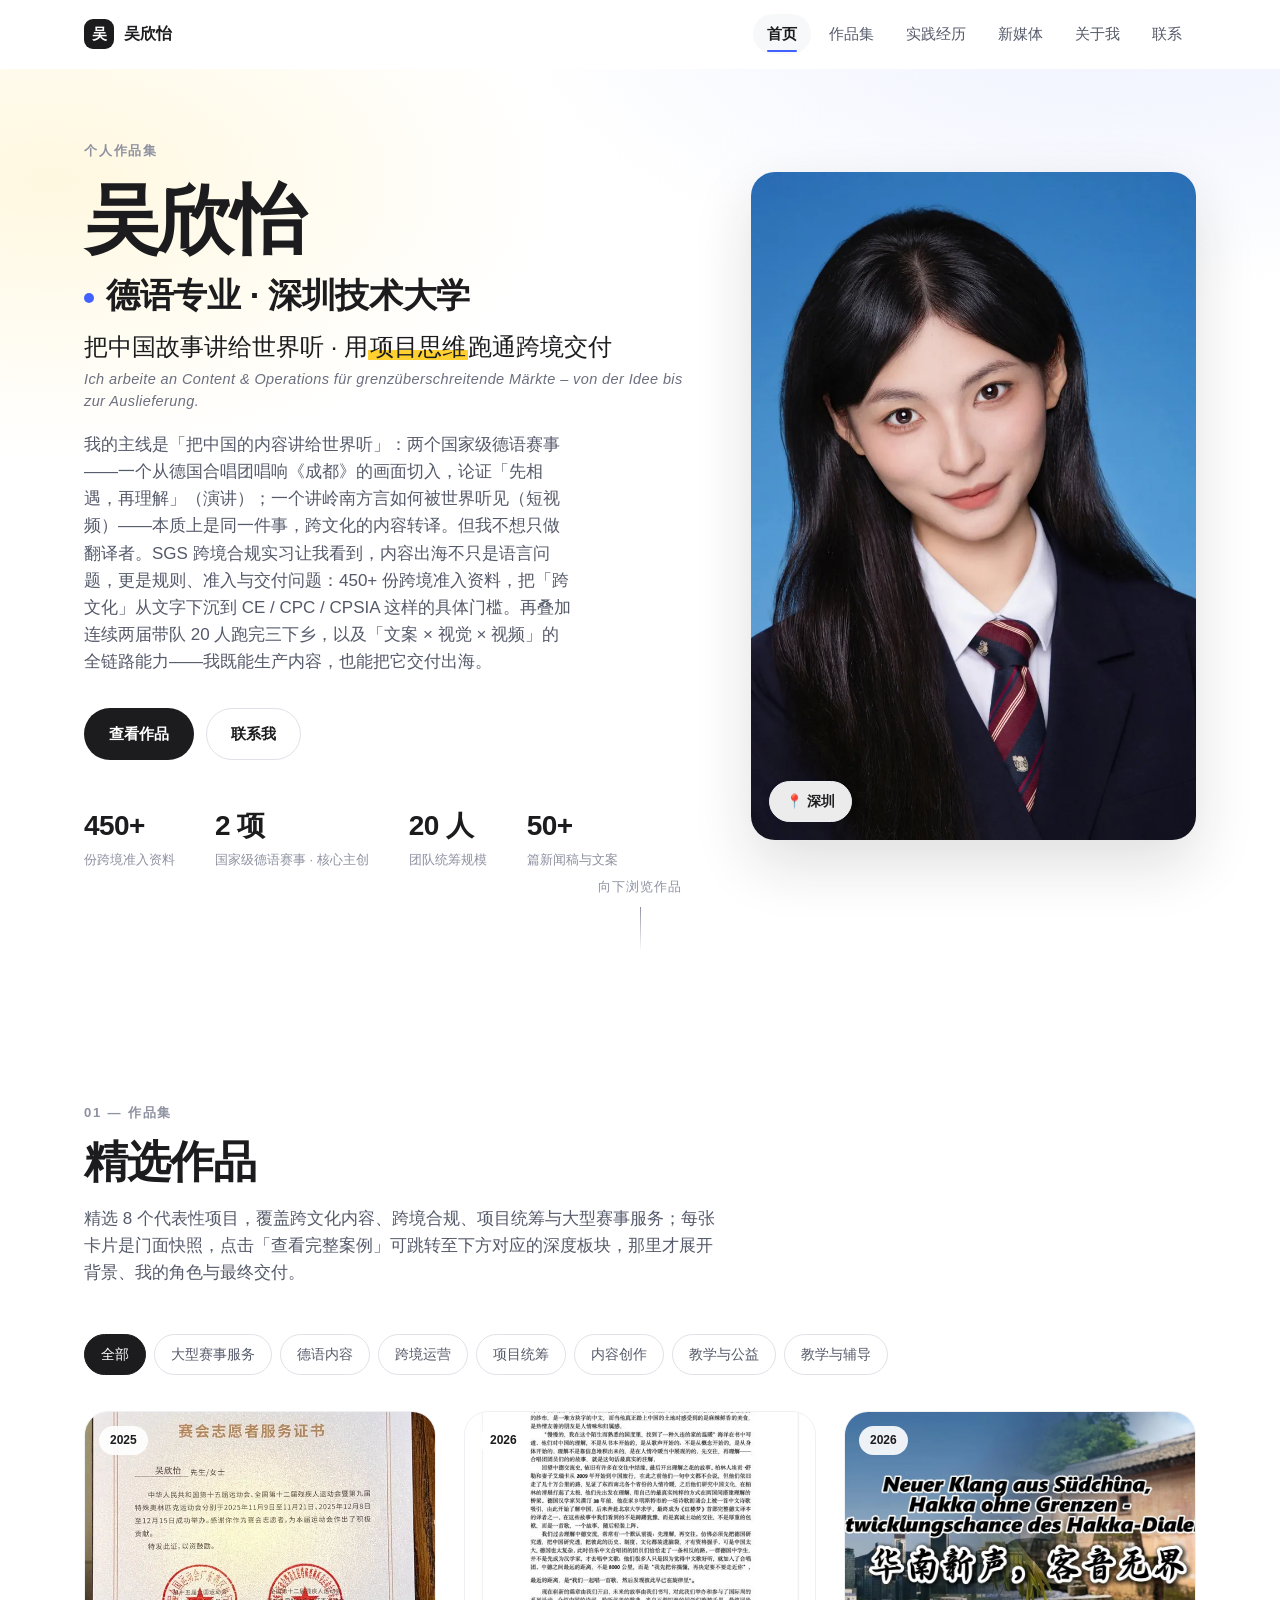
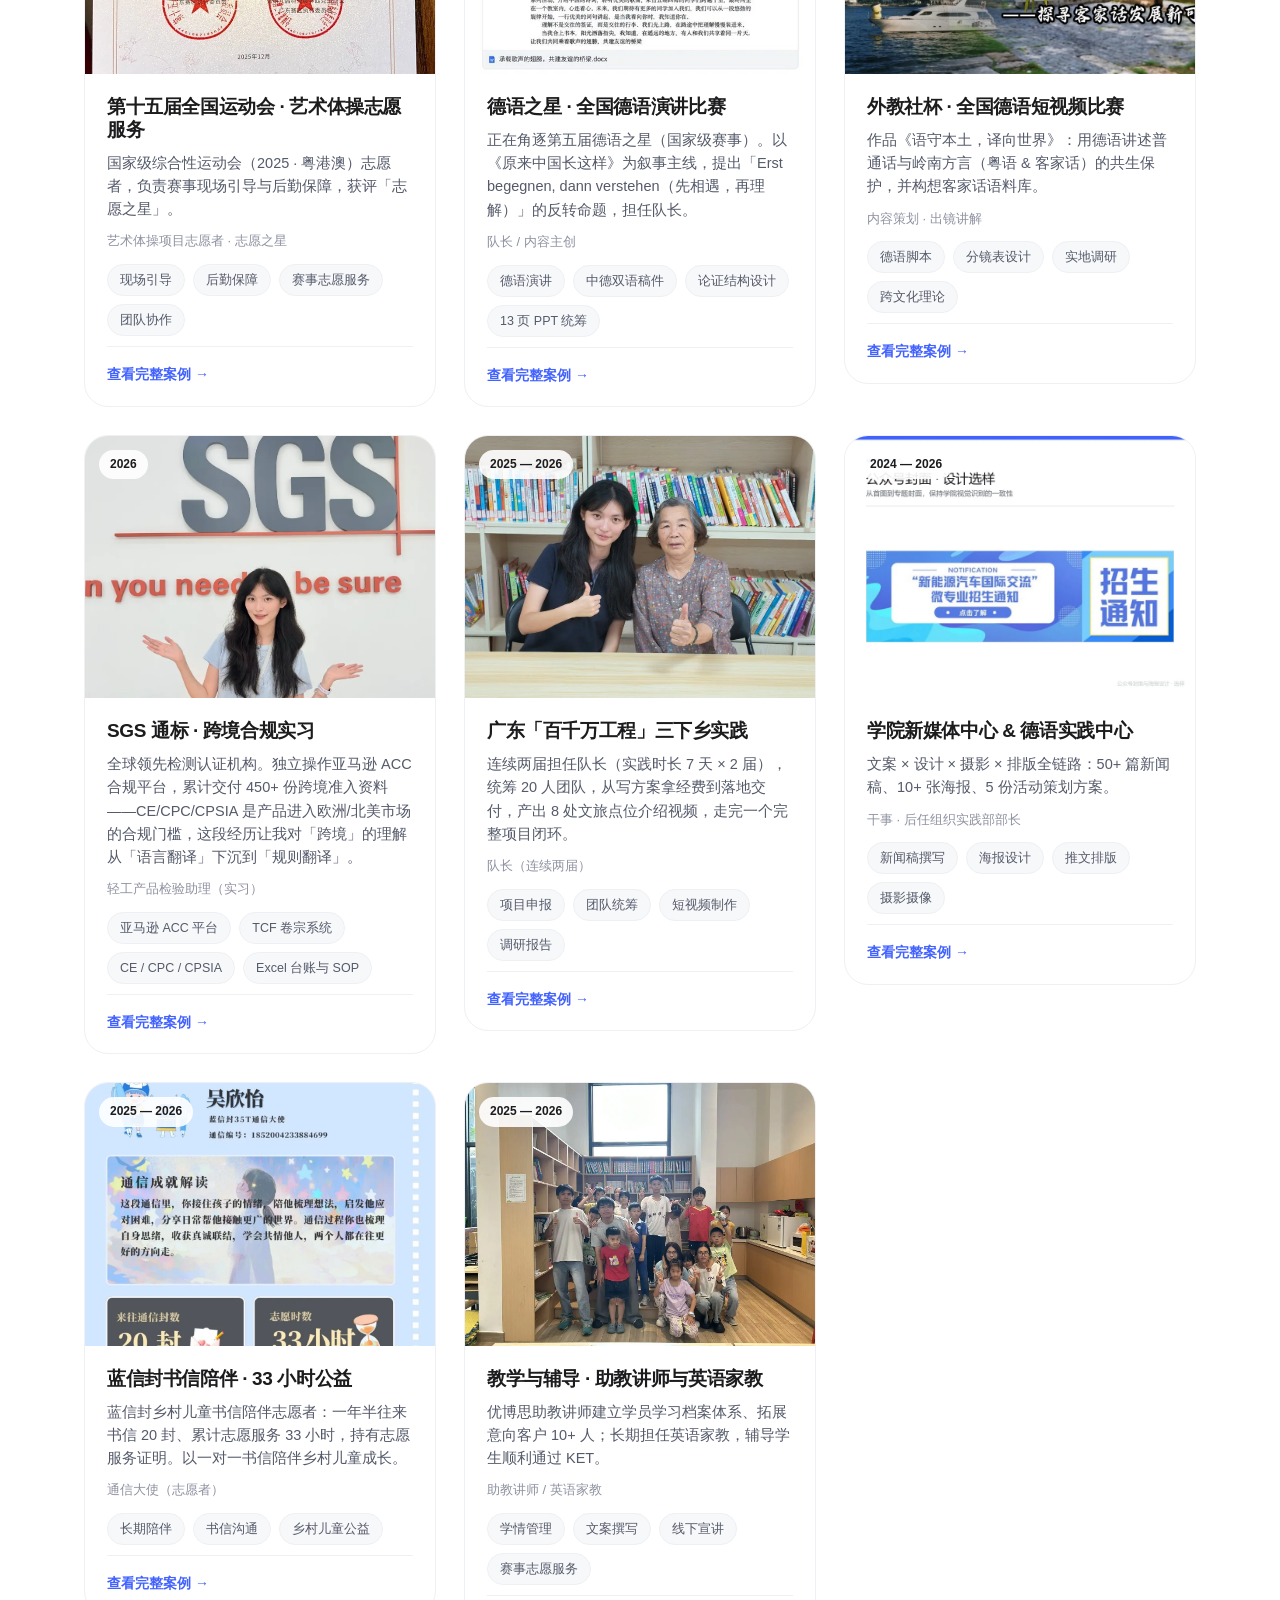
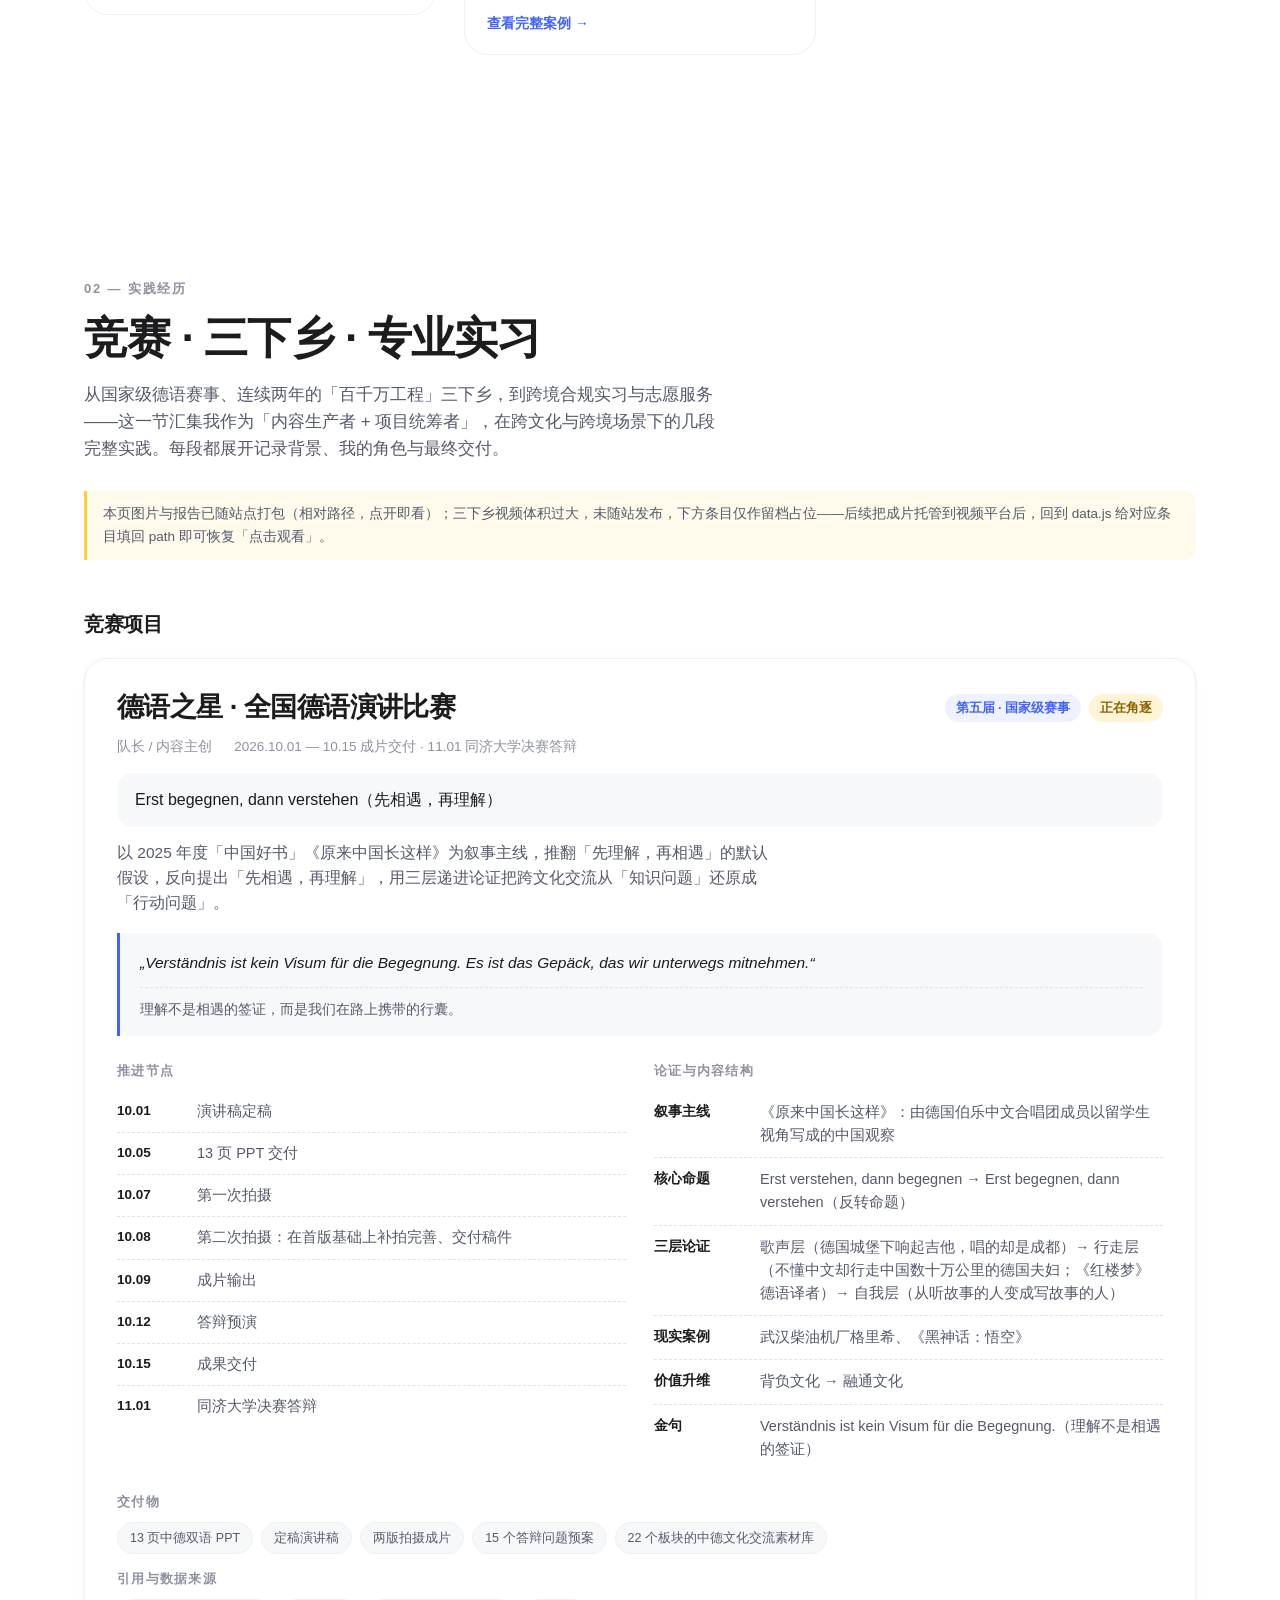
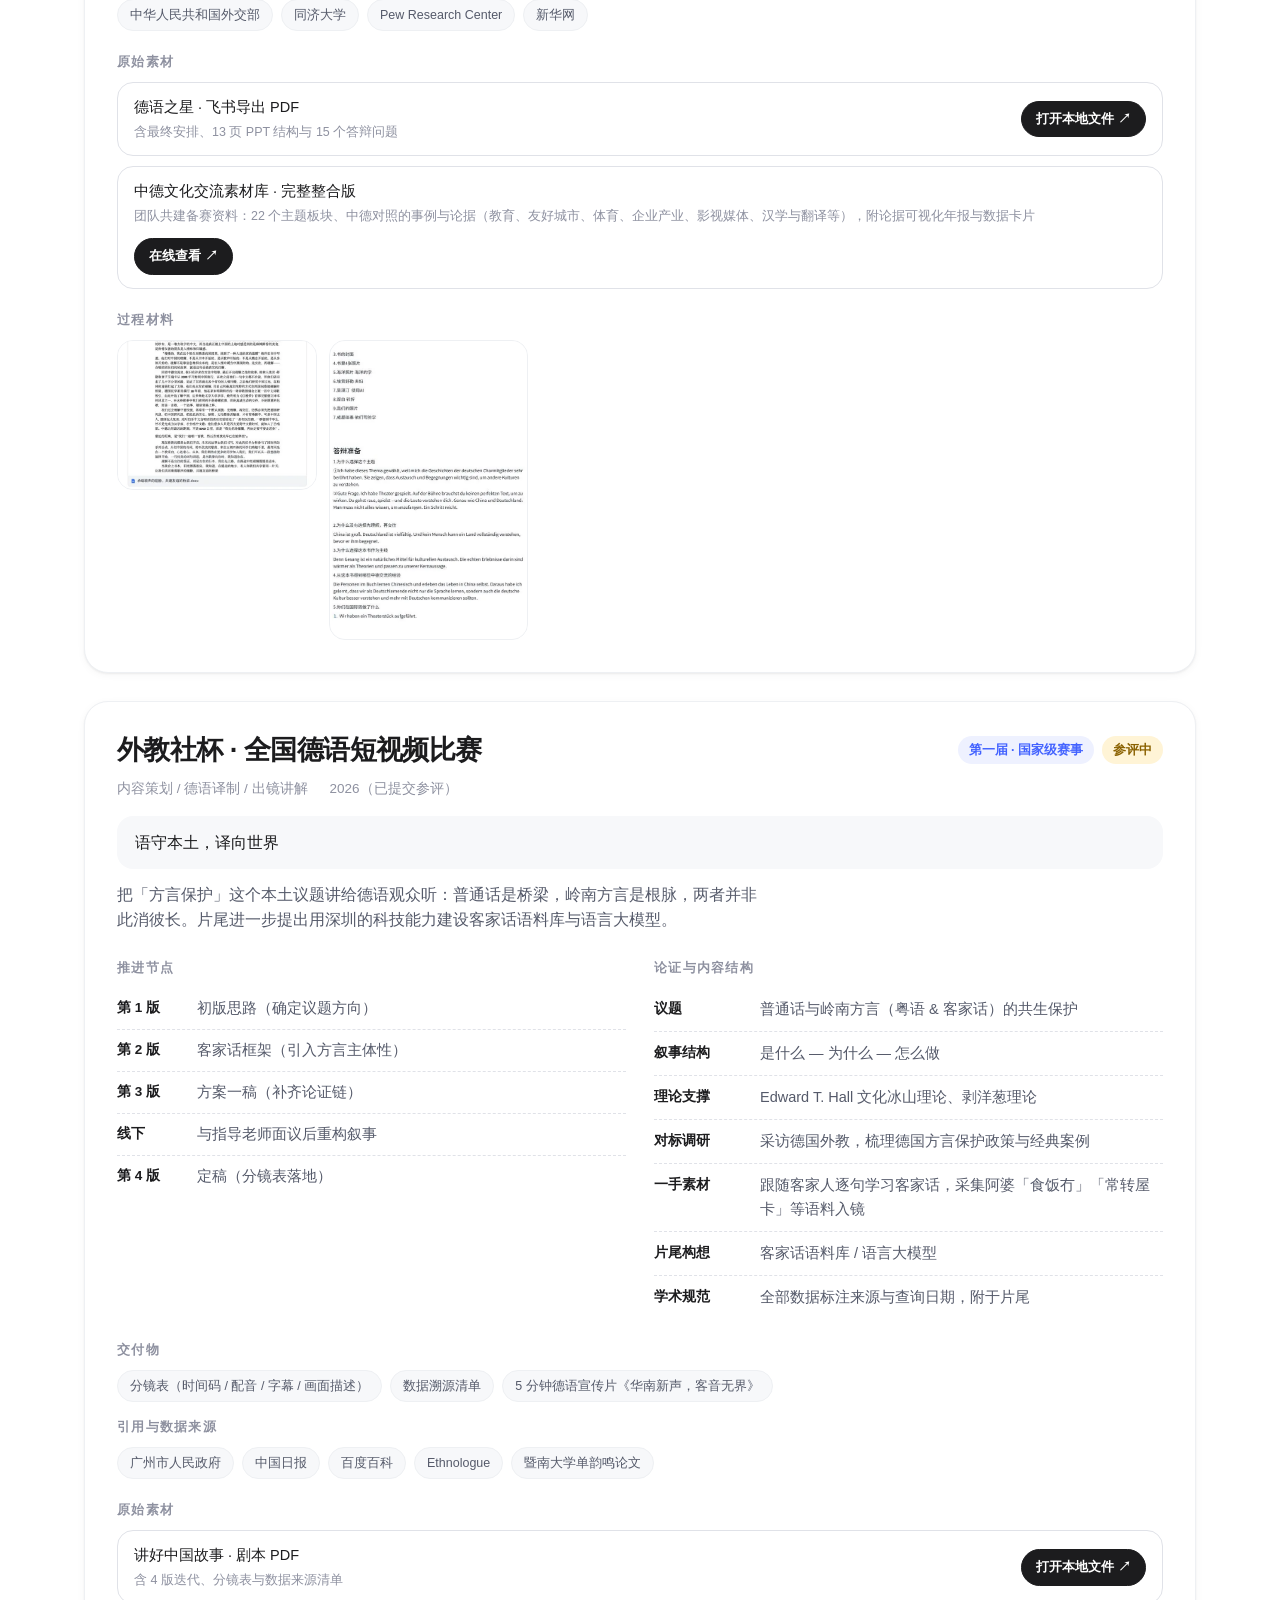
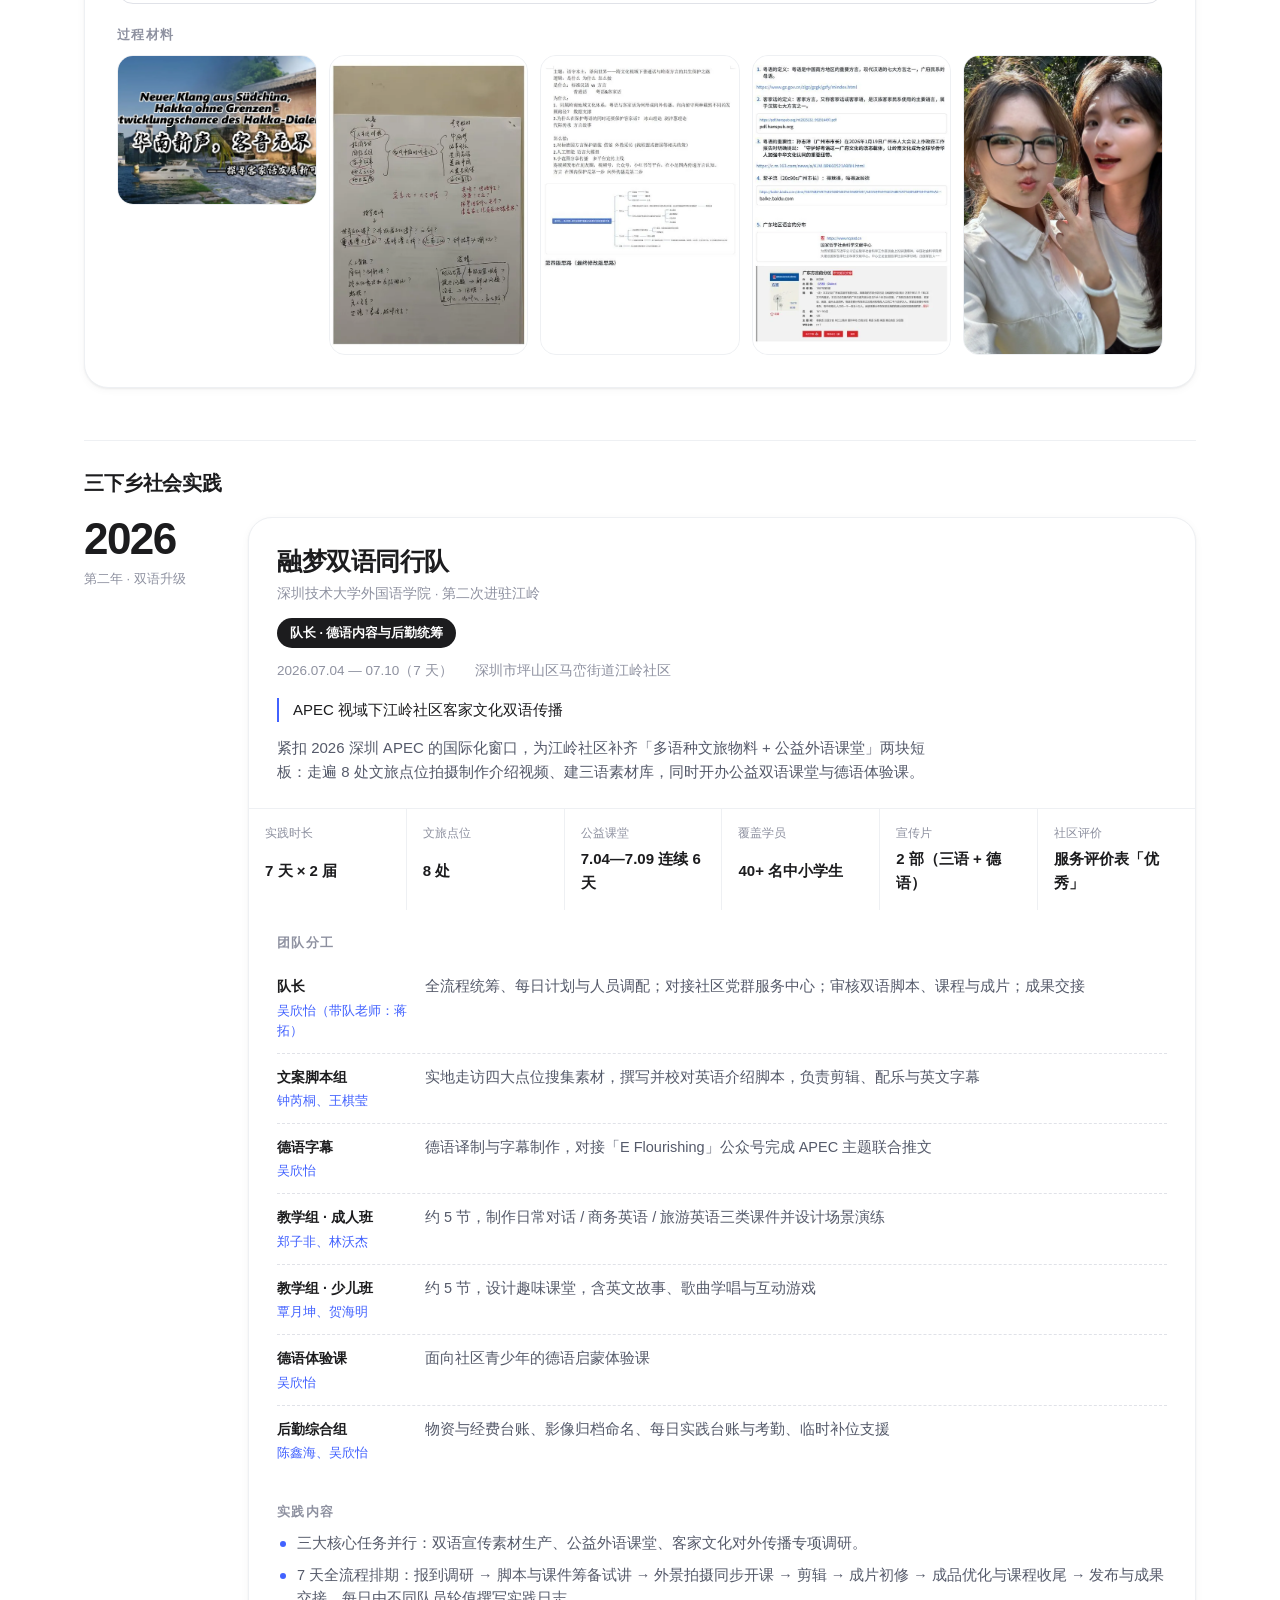
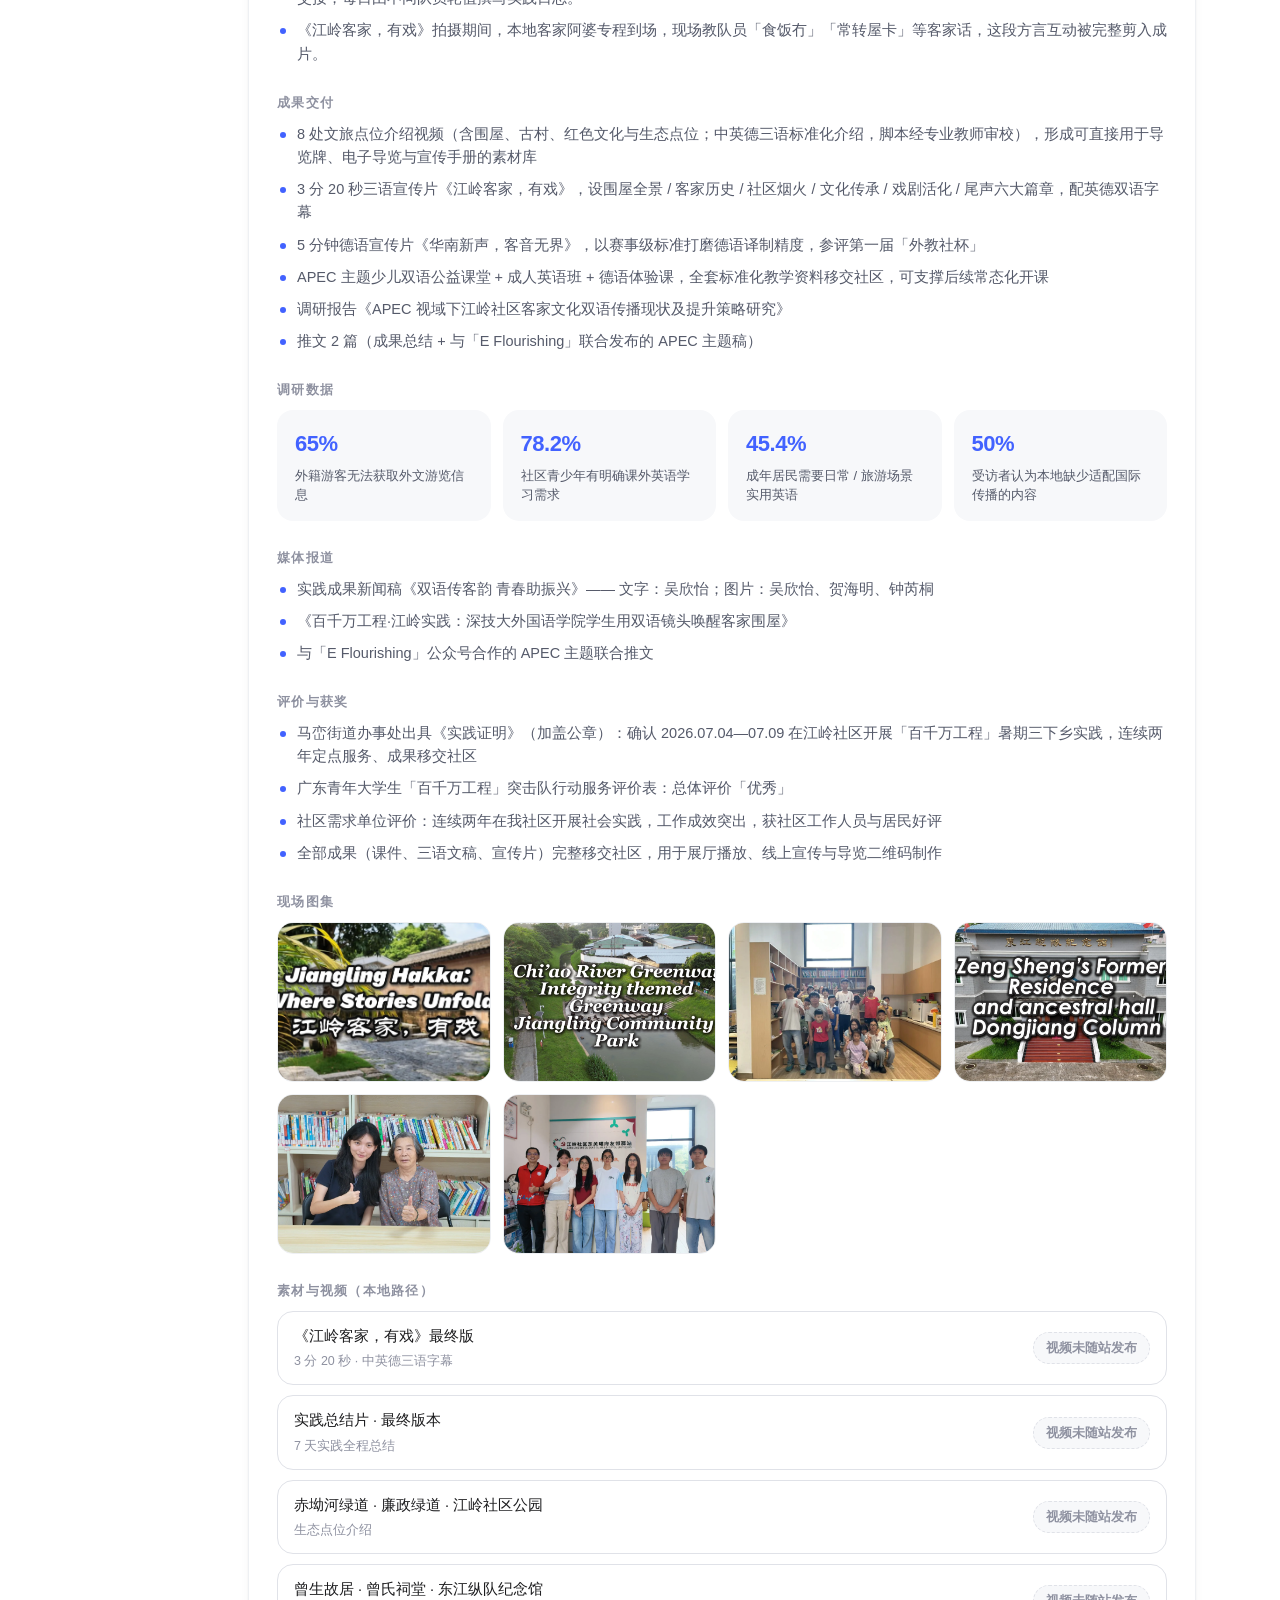
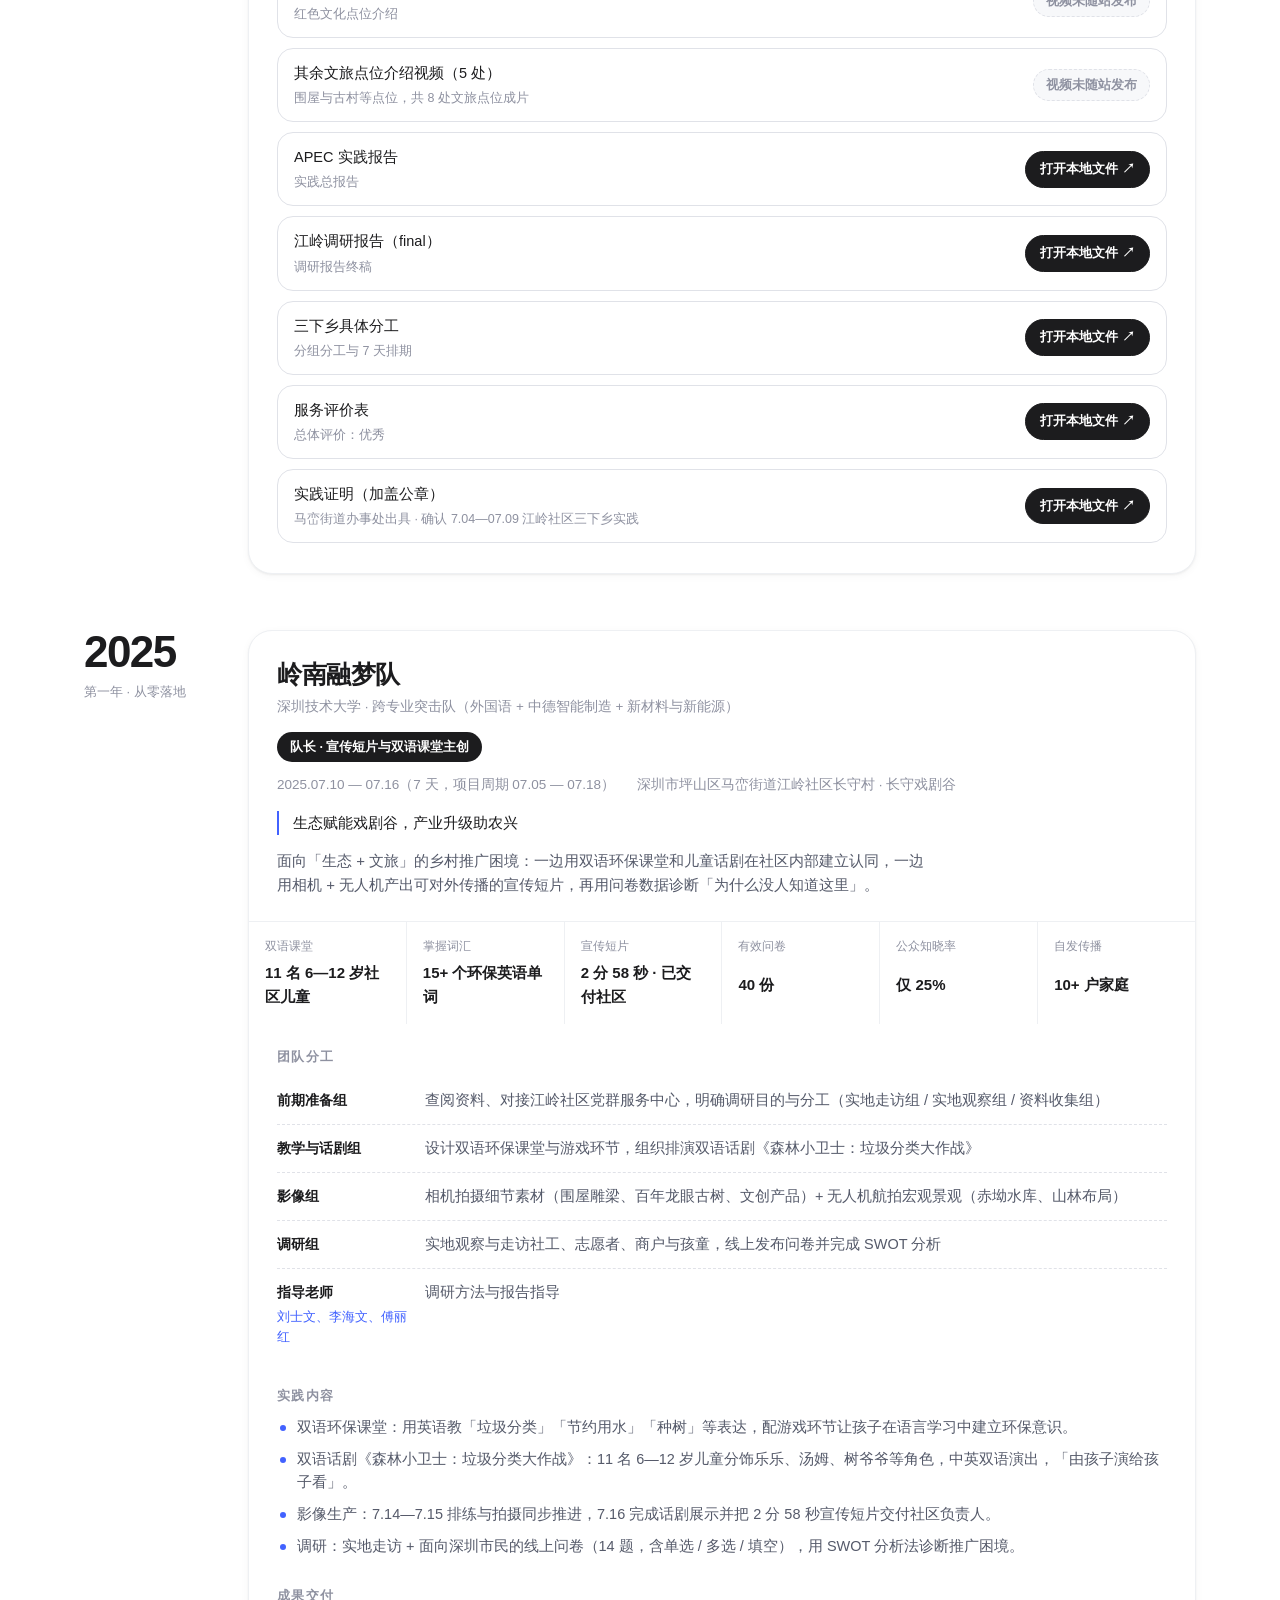
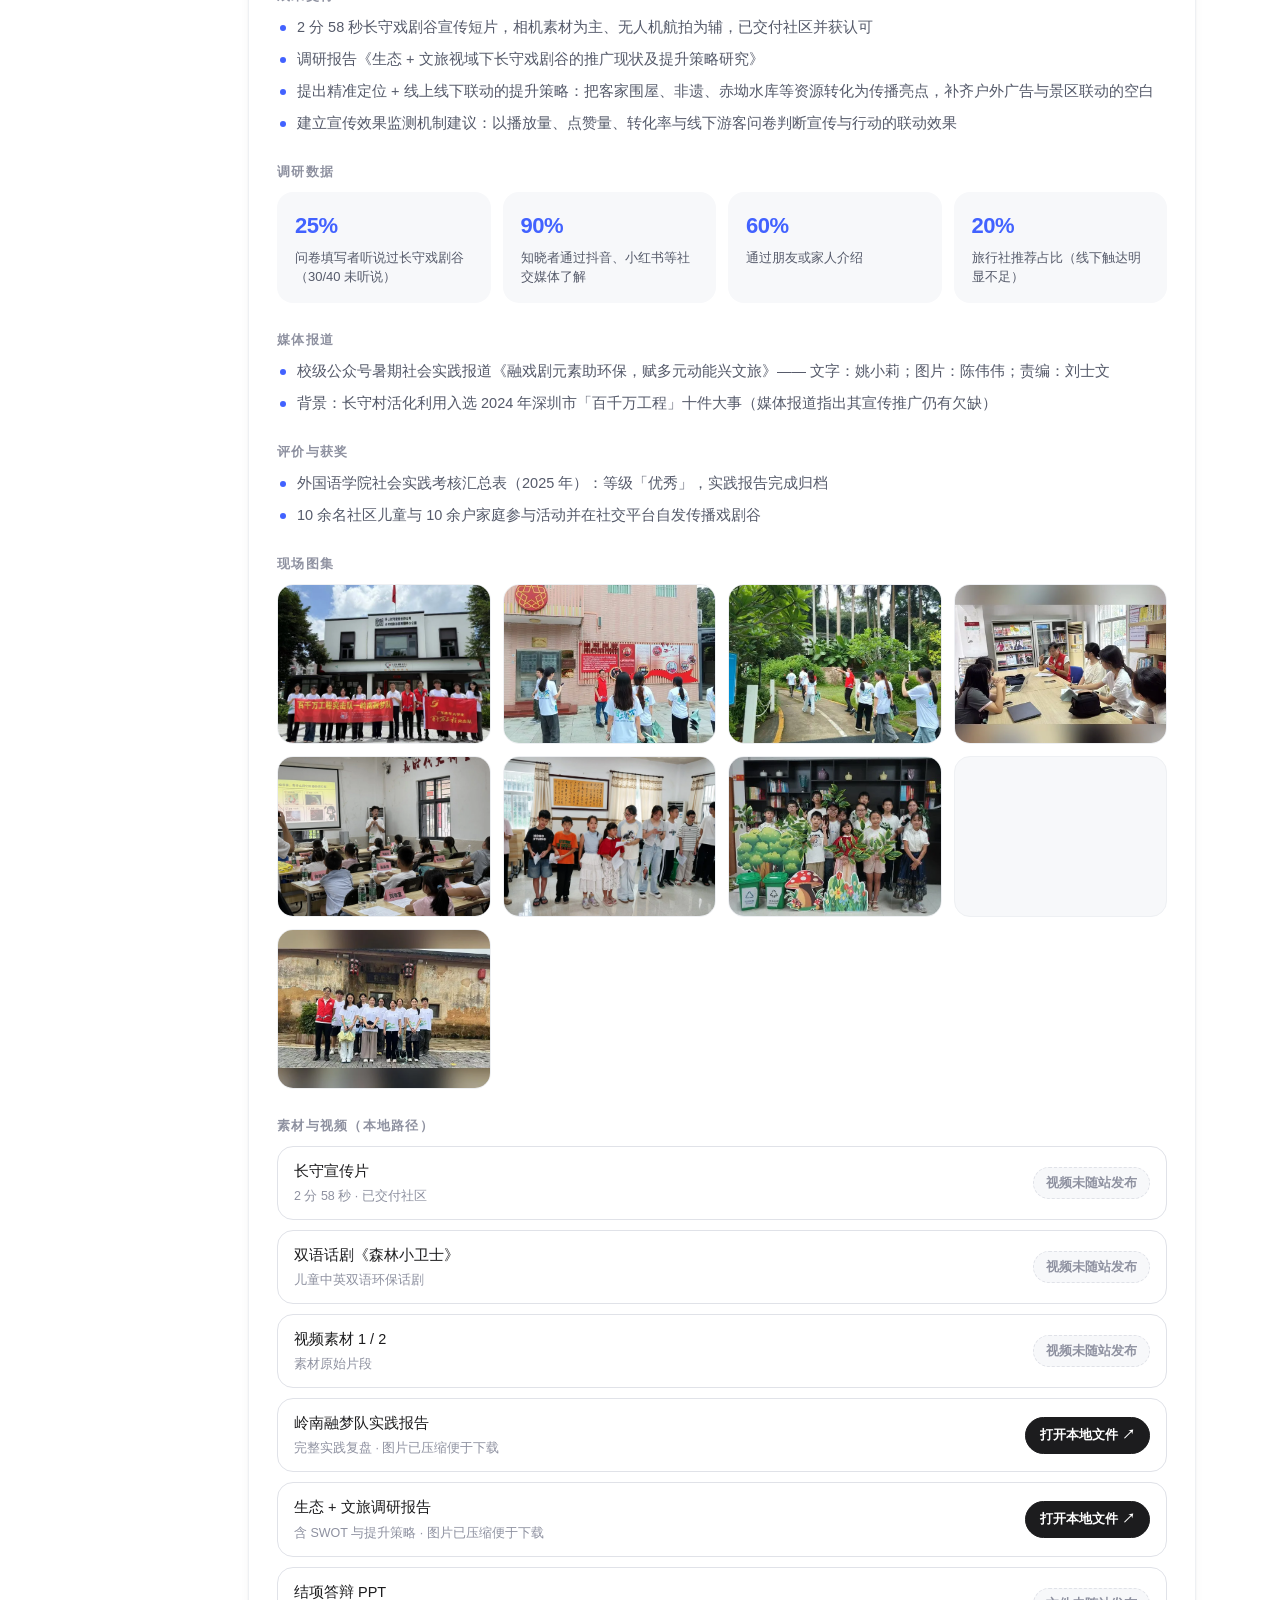
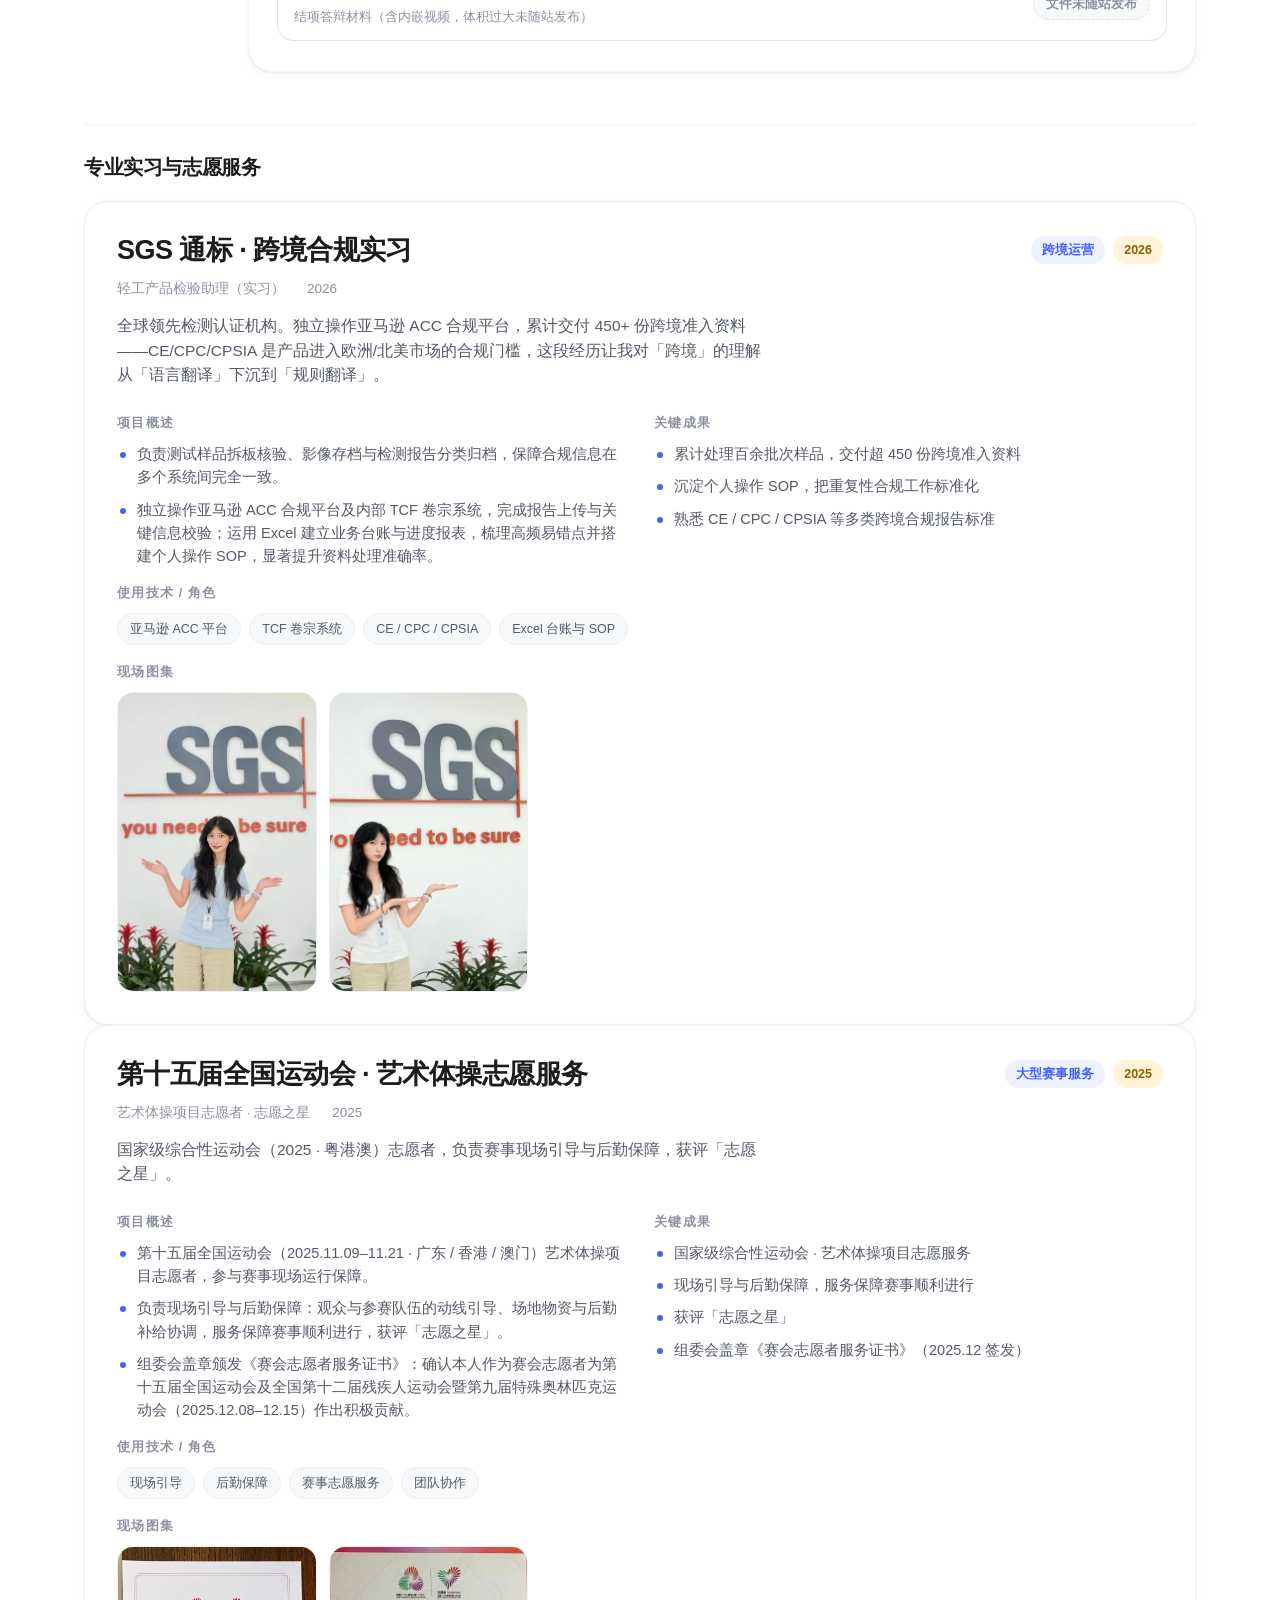
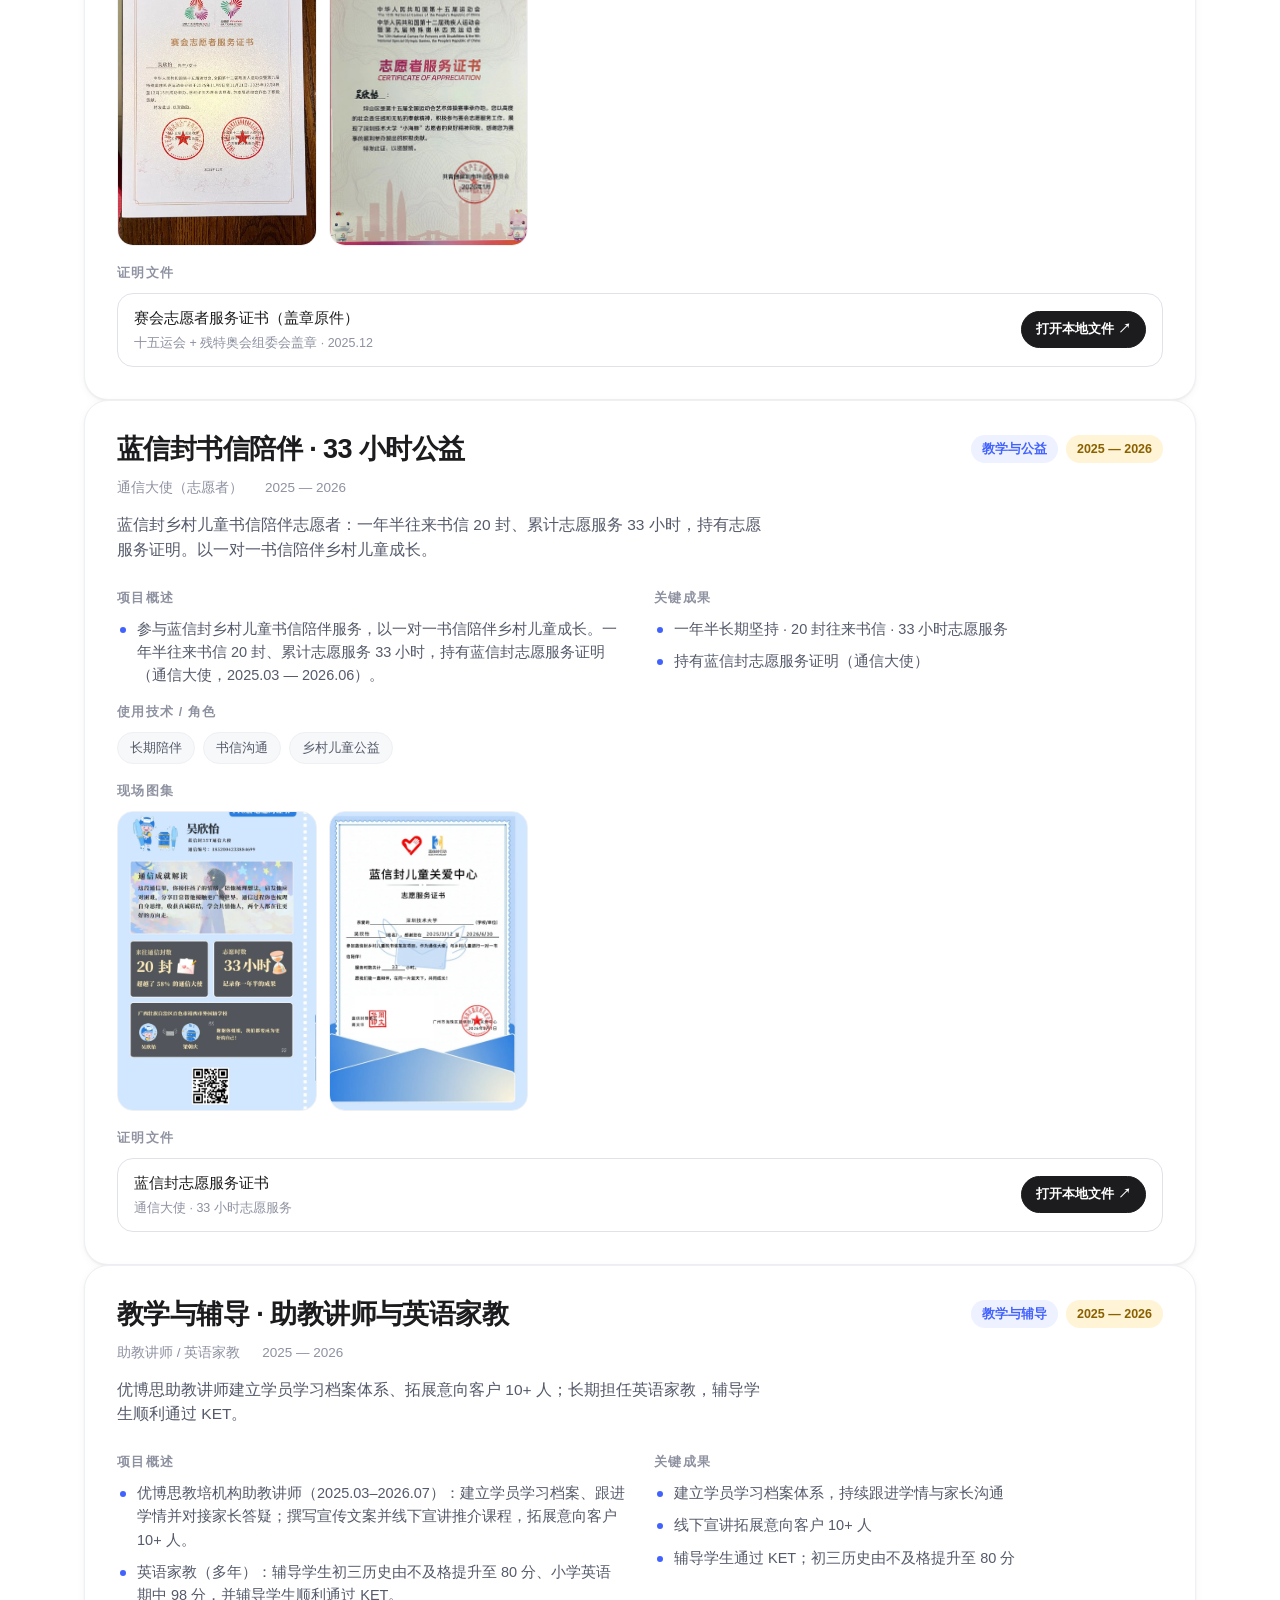
==== commit 90a3f65b: "chore: 安全与性能审查落地修复 - 消除唯一 innerHTML 注入面：tagline 改白名单解析 buildTagline() - hero 外链 rel 补 noreferrer；twi" ====
--- a/index.html
+++ b/index.html
@@ -28,6 +28,7 @@
   <meta name="twitter:title" content="吴欣怡 · 个人作品集">
   <meta name="twitter:description" content="把中国故事讲给世界听：两项国家级德语赛事、SGS 跨境合规实习（450+ 份跨境准入资料）、连续两届「百千万工程」三下乡队长与新媒体内容产出。">
   <meta name="twitter:image" content="https://longagement.github.io/portfolio/assets/images/avatar.jpg">
+  <meta name="twitter:image:alt" content="吴欣怡的个人照片">
 
   <link rel="icon" href="assets/images/favicon.svg" type="image/svg+xml">
   <link rel="stylesheet" href="assets/css/style.css">
--- a/assets/css/style.css
+++ b/assets/css/style.css
@@ -317,6 +317,10 @@
 /* 竖构图封面裁切焦点：SGS 照片偏上保留标识墙 Logo；证书微下移保留盖章与落款 */
 img[src*="works/national-games"] { object-position: 50% 52%; }
 img[src*="works/sgs."] { object-position: 50% 30%; }
+/* 竖版文档封面：保住顶部标题（居中会裁掉标题只留正文中段） */
+img[src*="works/german-star.jpg"] { object-position: 50% 8%; }
+/* 蓝信封时数卡封面：顶部是姓名与通信大使身份，数据卡随其后 */
+img[src*="蓝信封志愿时数卡"] { object-position: 50% 12%; }
 .work-year {
   position: absolute; top: 14px; left: 14px;
   padding: 5px 11px; border-radius: var(--r-pill);
@@ -554,14 +558,24 @@
   width: 6px; height: 6px; border-radius: 50%; background: var(--accent);
 }
 
-.thumb-grid { display: grid; grid-template-columns: repeat(auto-fill, minmax(190px, 1fr)); gap: 12px; }
+.thumb-grid {
+  display: grid; grid-template-columns: repeat(auto-fill, minmax(190px, 1fr));
+  gap: 12px;
+  align-items: start;   /* 横竖混排时各自保持原始比例，互不拉伸 */
+}
 .thumb {
   width: 100%; aspect-ratio: 4 / 3; object-fit: cover;
   border-radius: var(--r-md); background: var(--surface);
   border: 1px solid var(--hairline-soft);
 }
+/* 竖构图照片：保持原始 2:3 竖屏比例，整张完整呈现、不裁切
+   （data.js 里标 orient: "portrait"，与相机原片比例一致） */
+.thumb.is-portrait { aspect-ratio: 2 / 3; object-position: 50% 40%; }
 /* 文稿预览图：竖版整页呈现，不裁切 */
 .thumb.is-doc { aspect-ratio: 3 / 4; object-fit: contain; background: #fff; border-color: var(--hairline); }
+/* assets/images/shots/ 下统一是文稿预览图（3:4 竖版），即便某一条没有原文件链接
+   （拿不到 .is-doc），也按整页呈现，避免被 4:3 裁掉正文 */
+.thumb-grid img[src*="/shots/"] { aspect-ratio: 3 / 4; object-fit: contain; background: #fff; }
 .thumb-link {
   display: block; border-radius: var(--r-md); overflow: hidden;
   transition: transform .2s var(--ease), box-shadow .2s var(--ease);
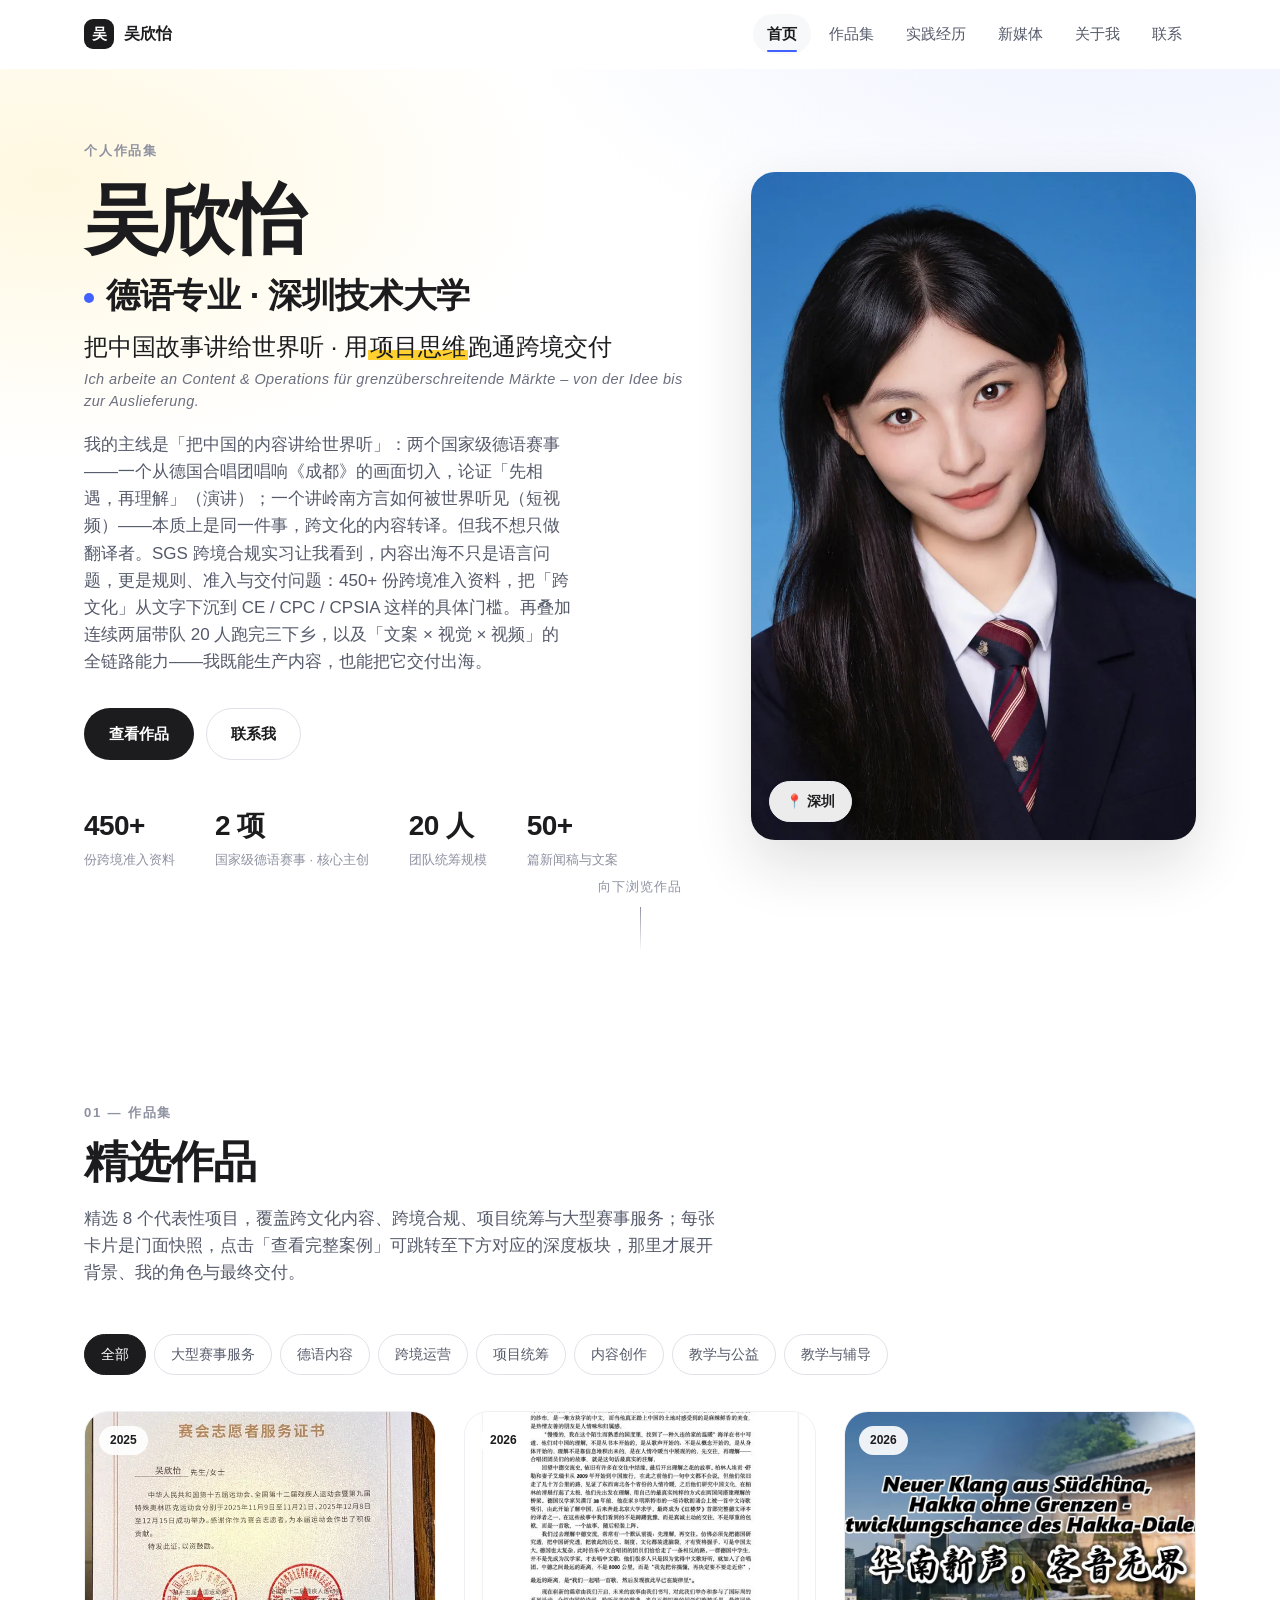
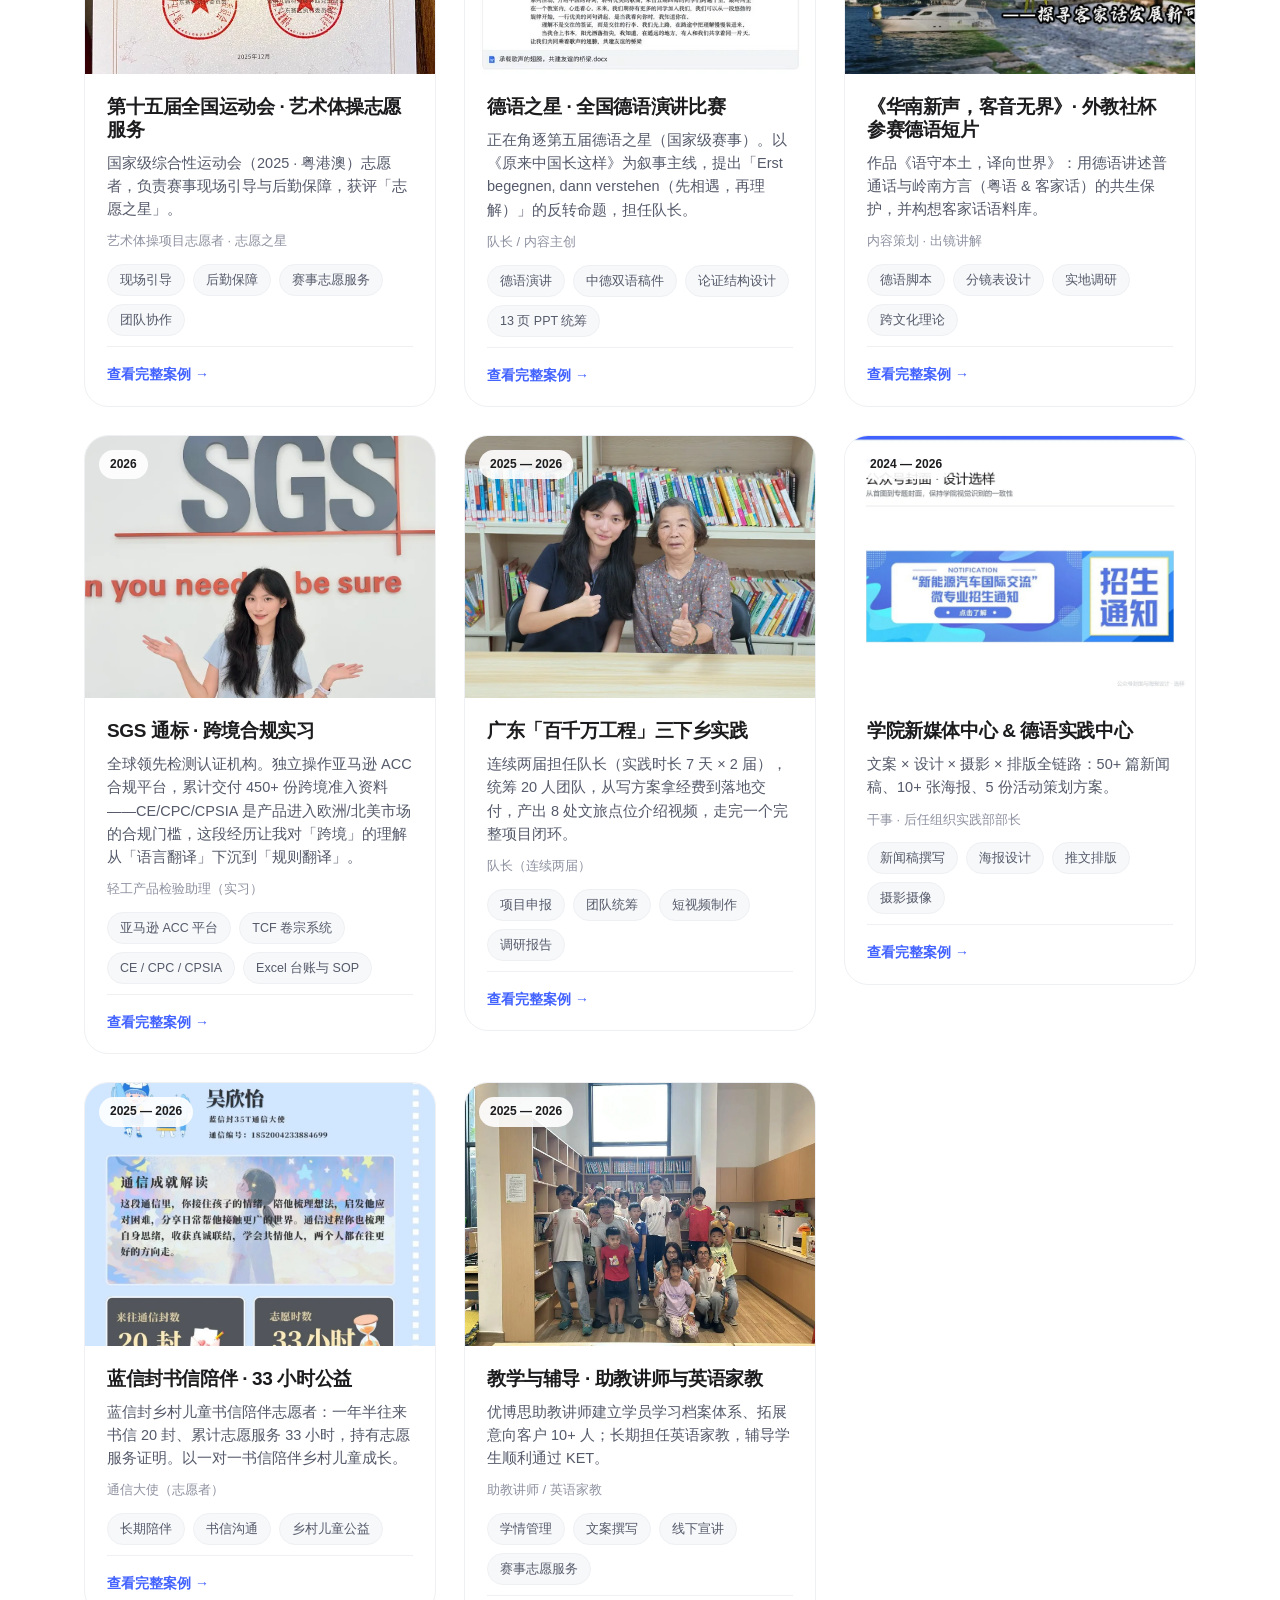
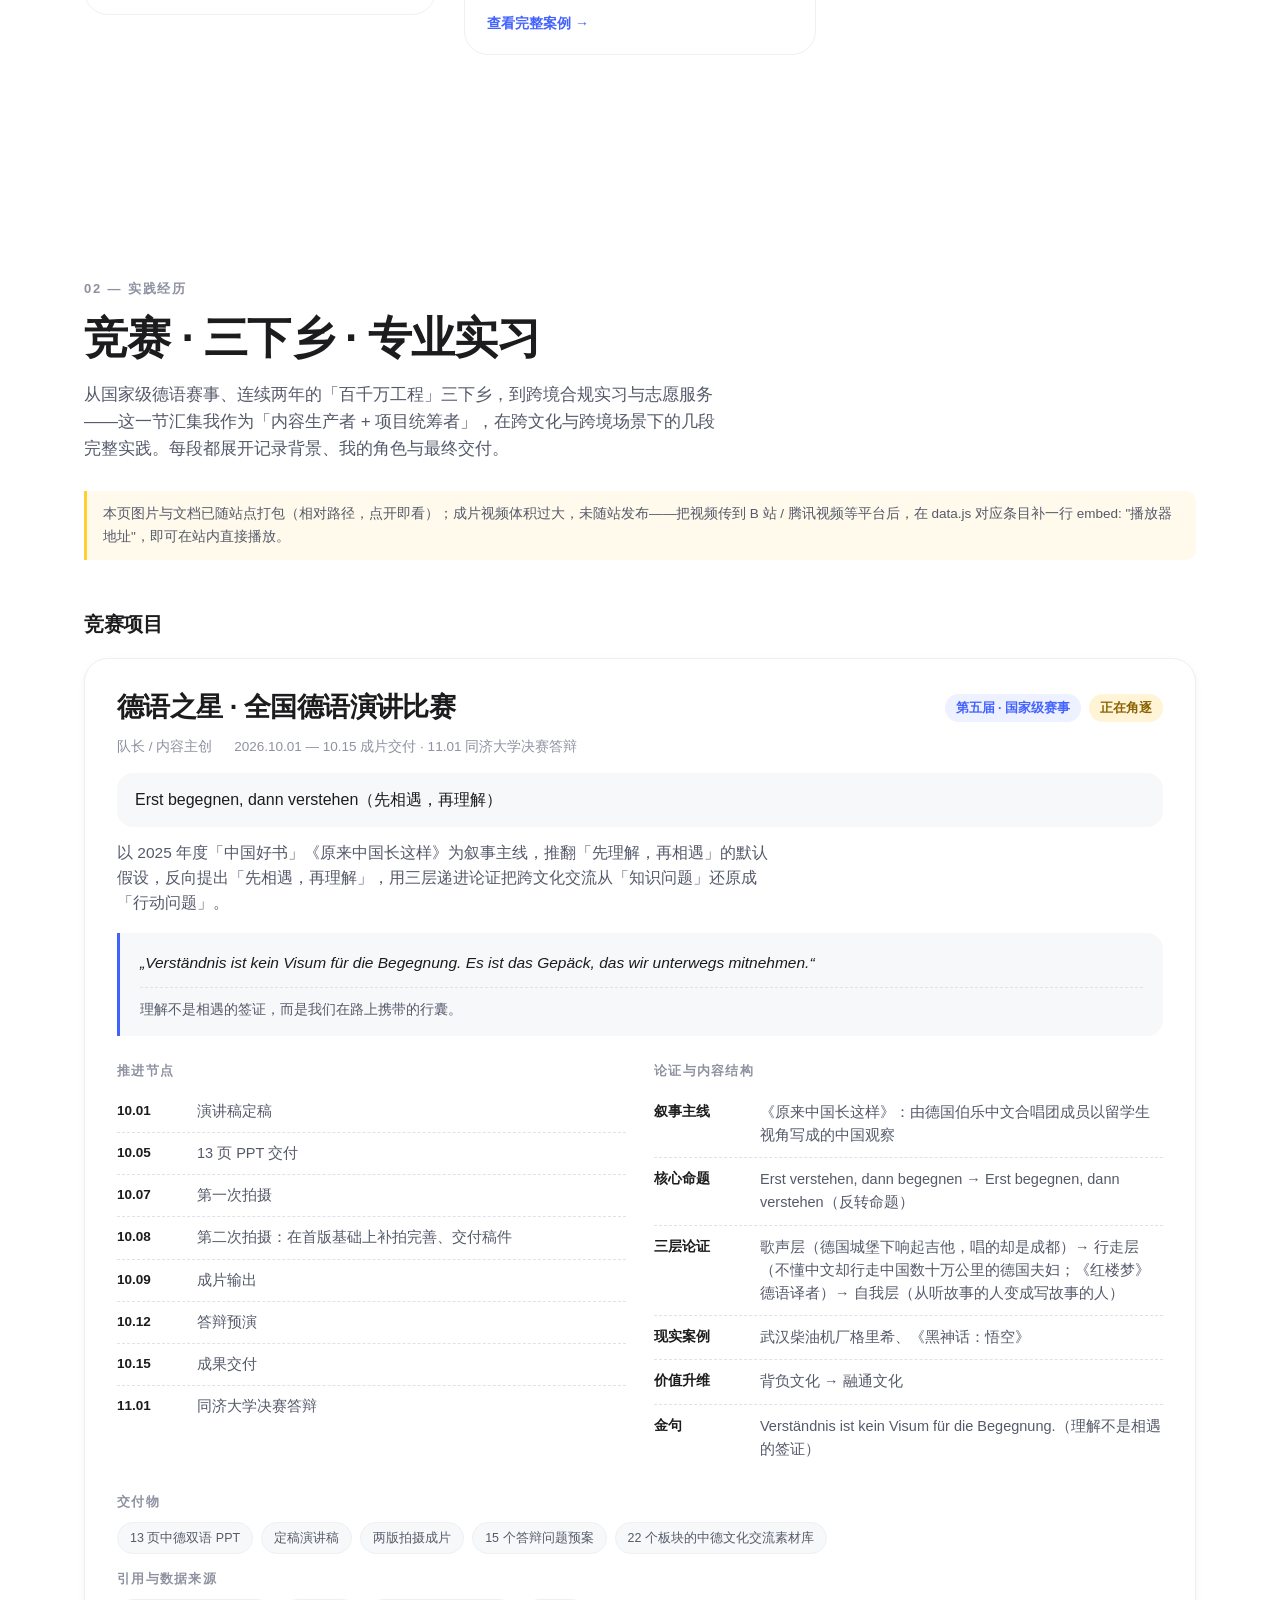
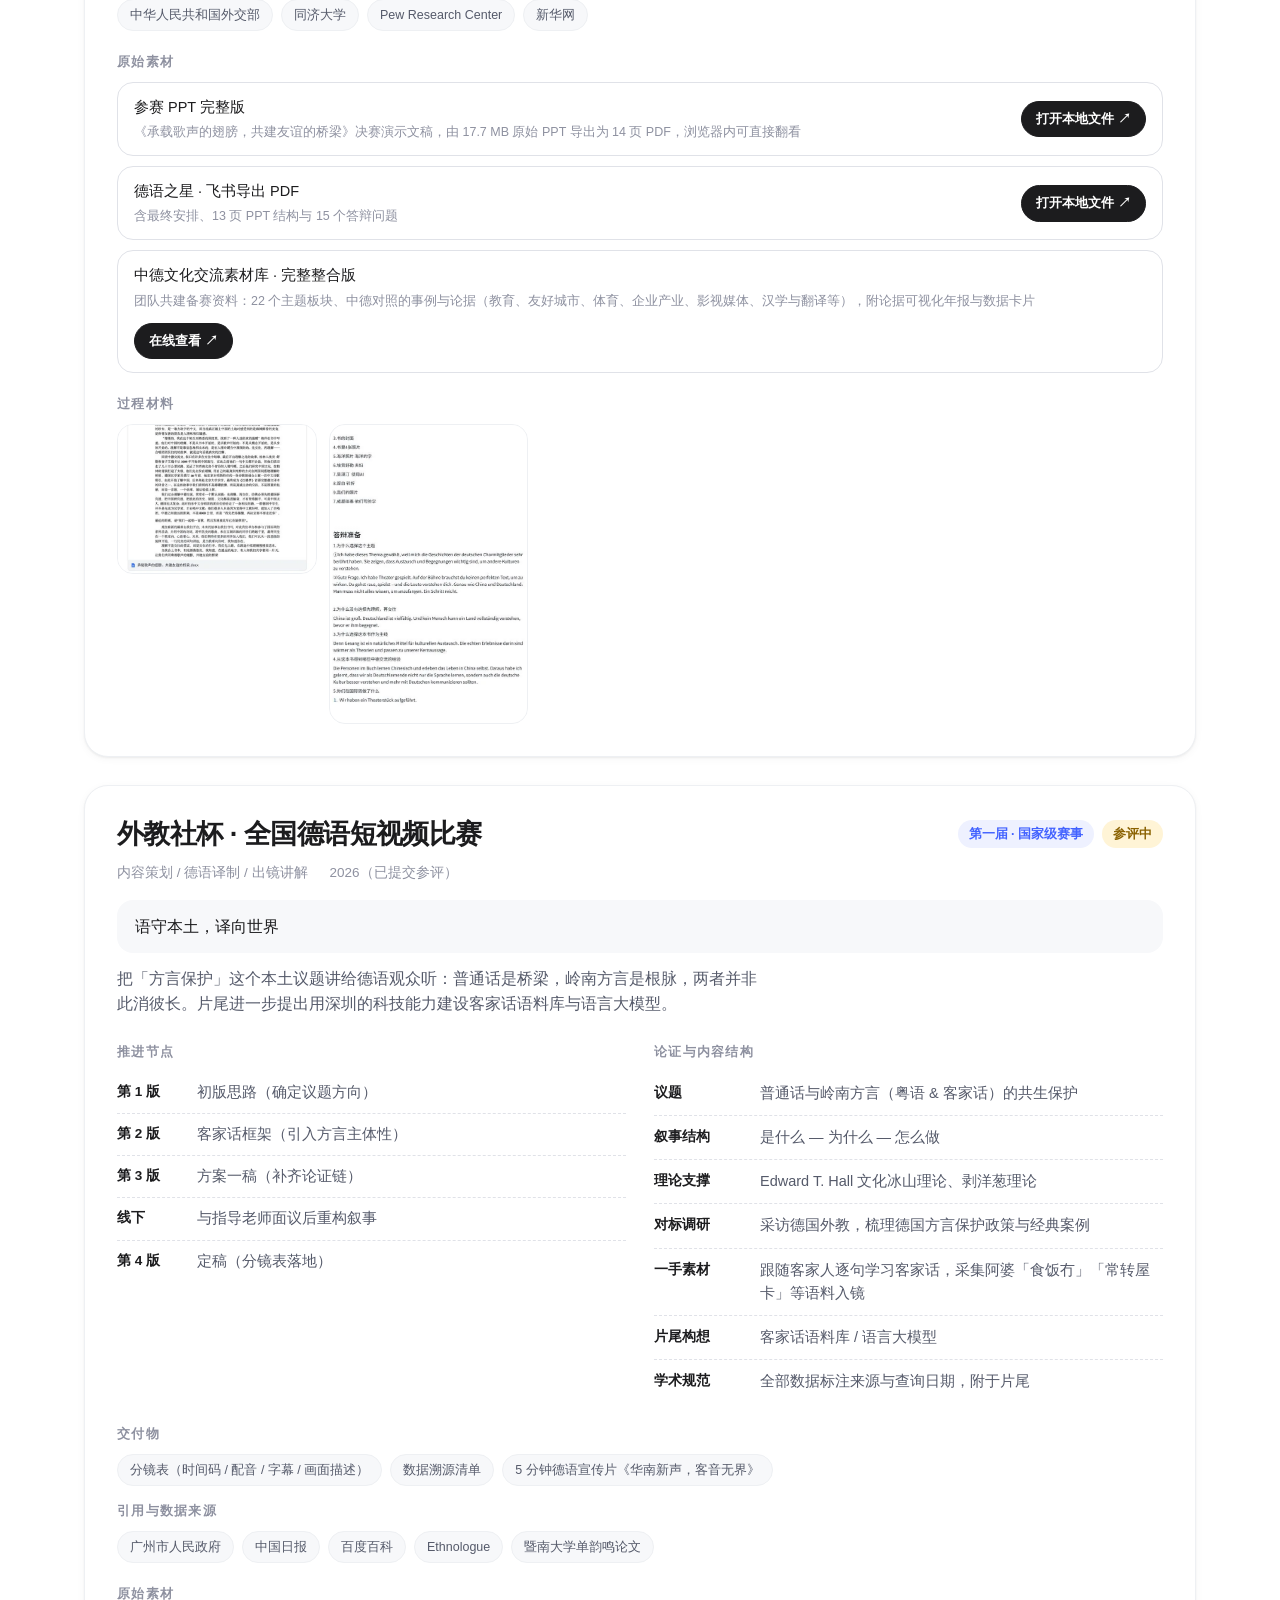
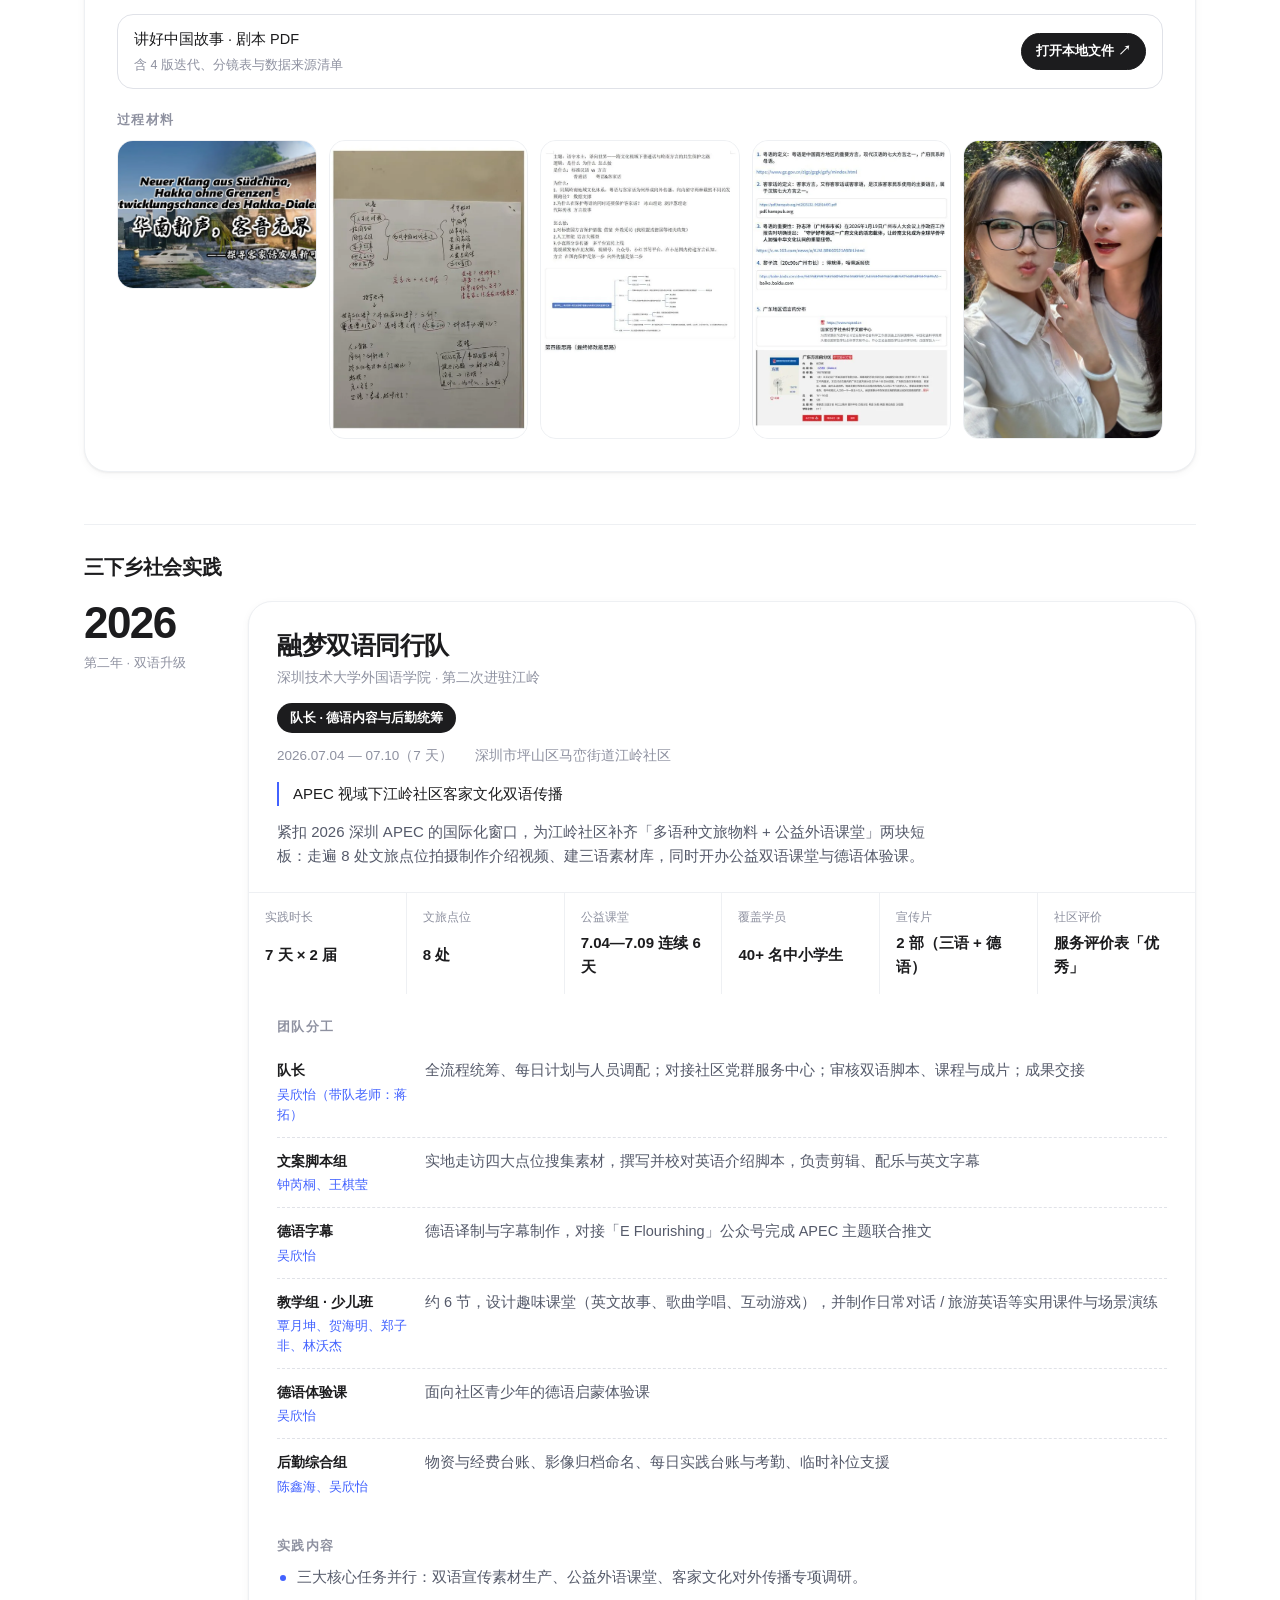
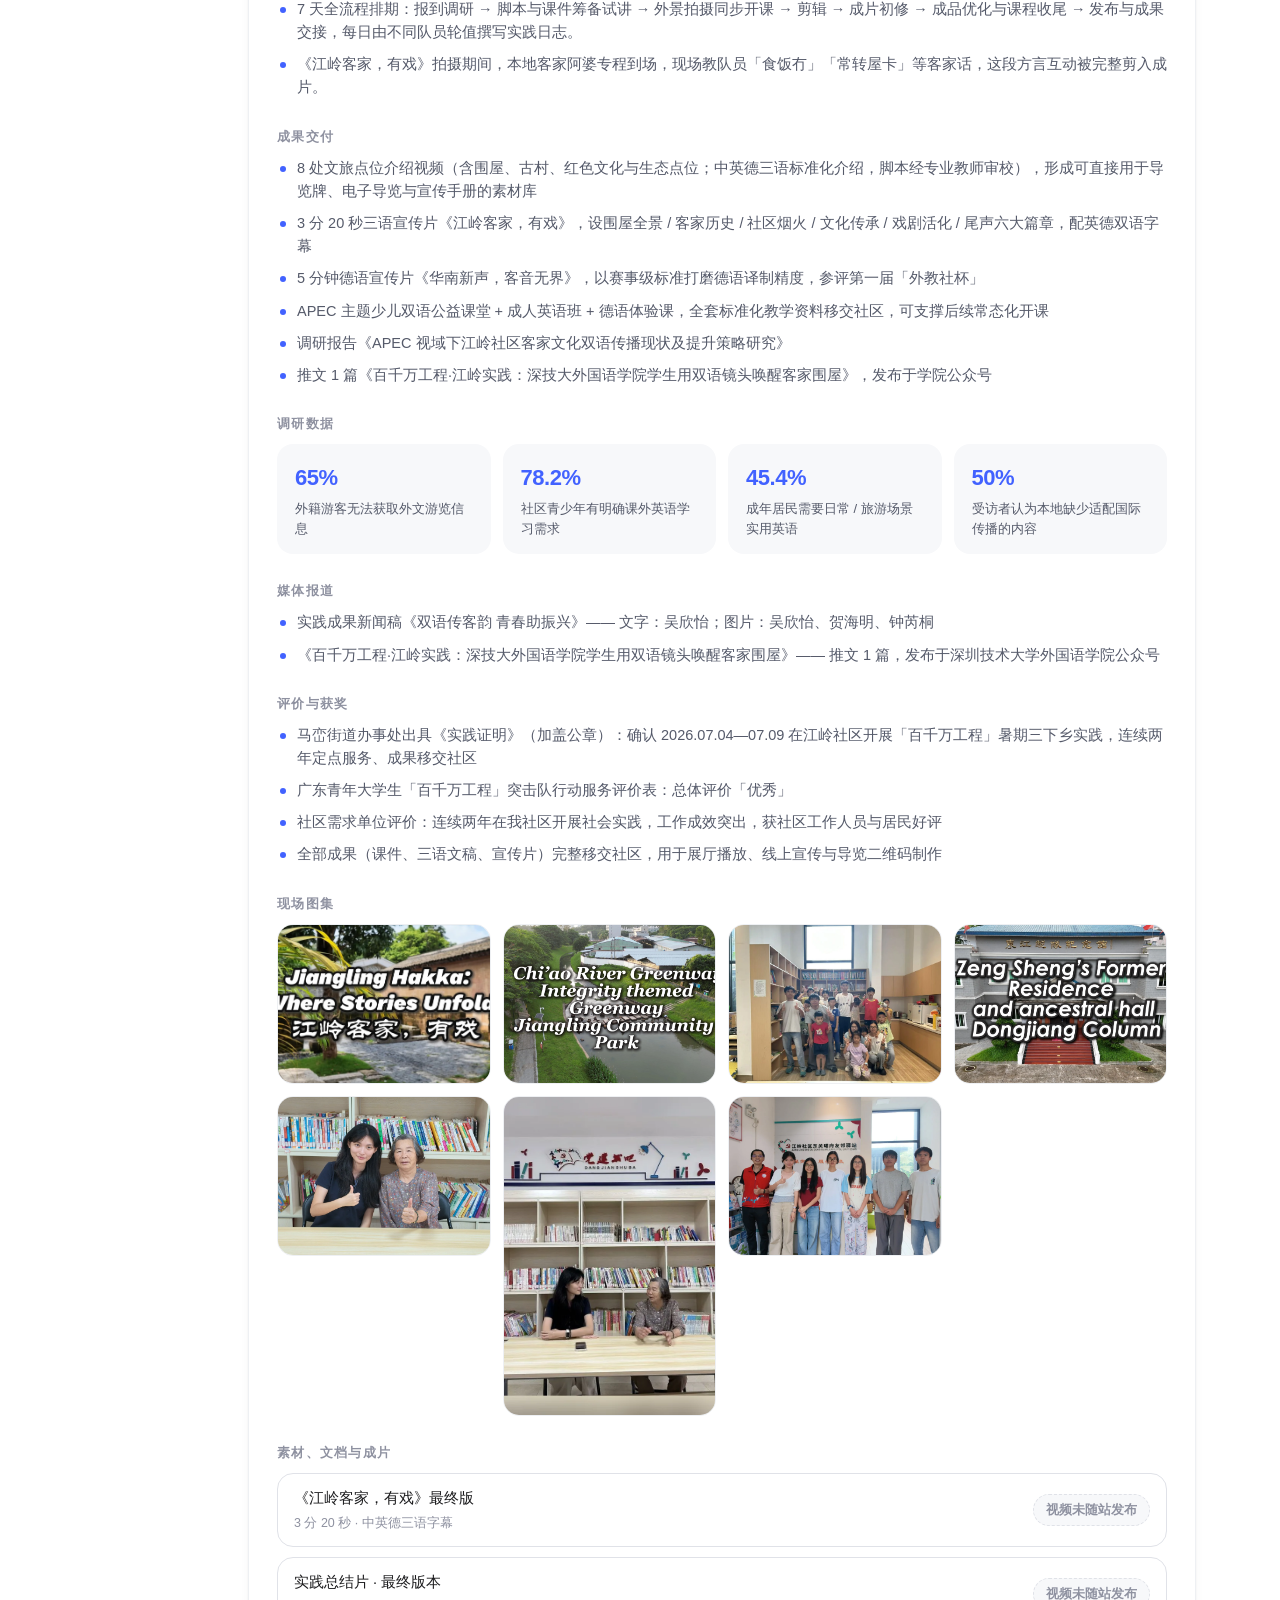
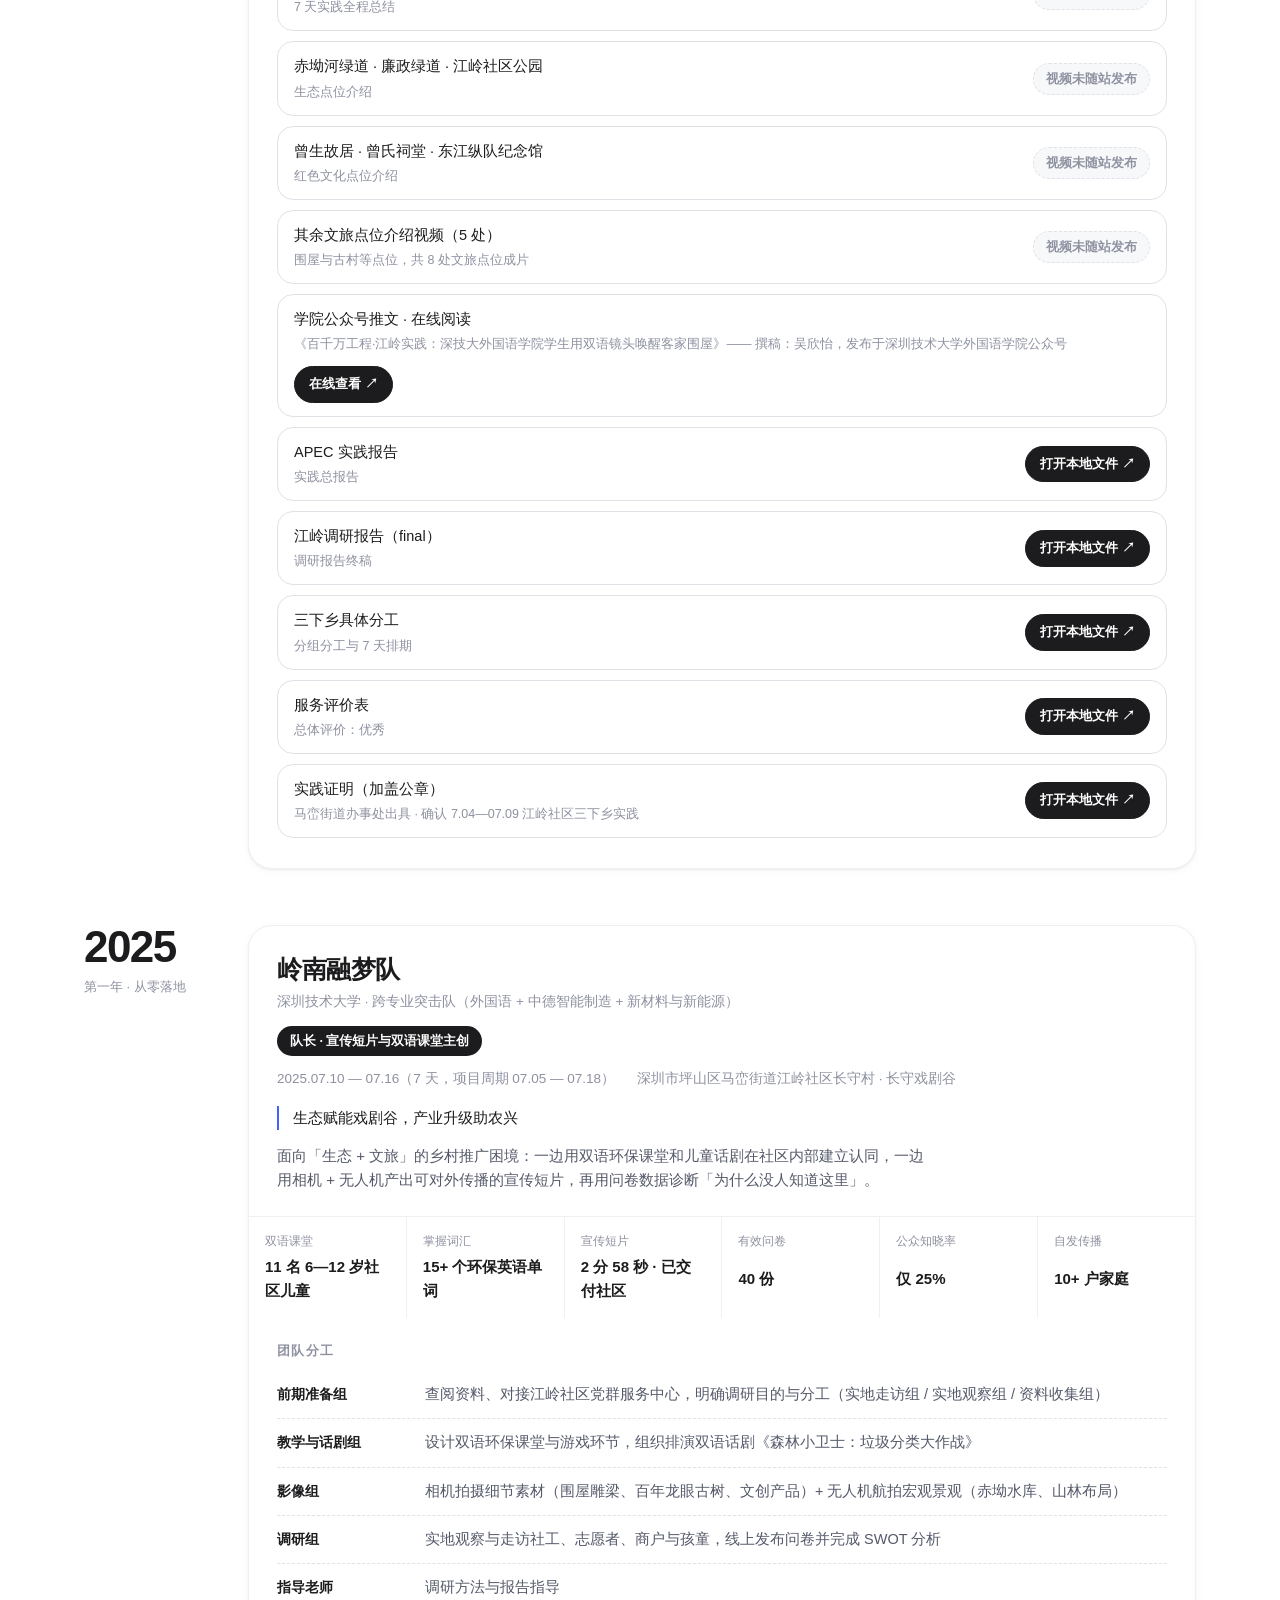
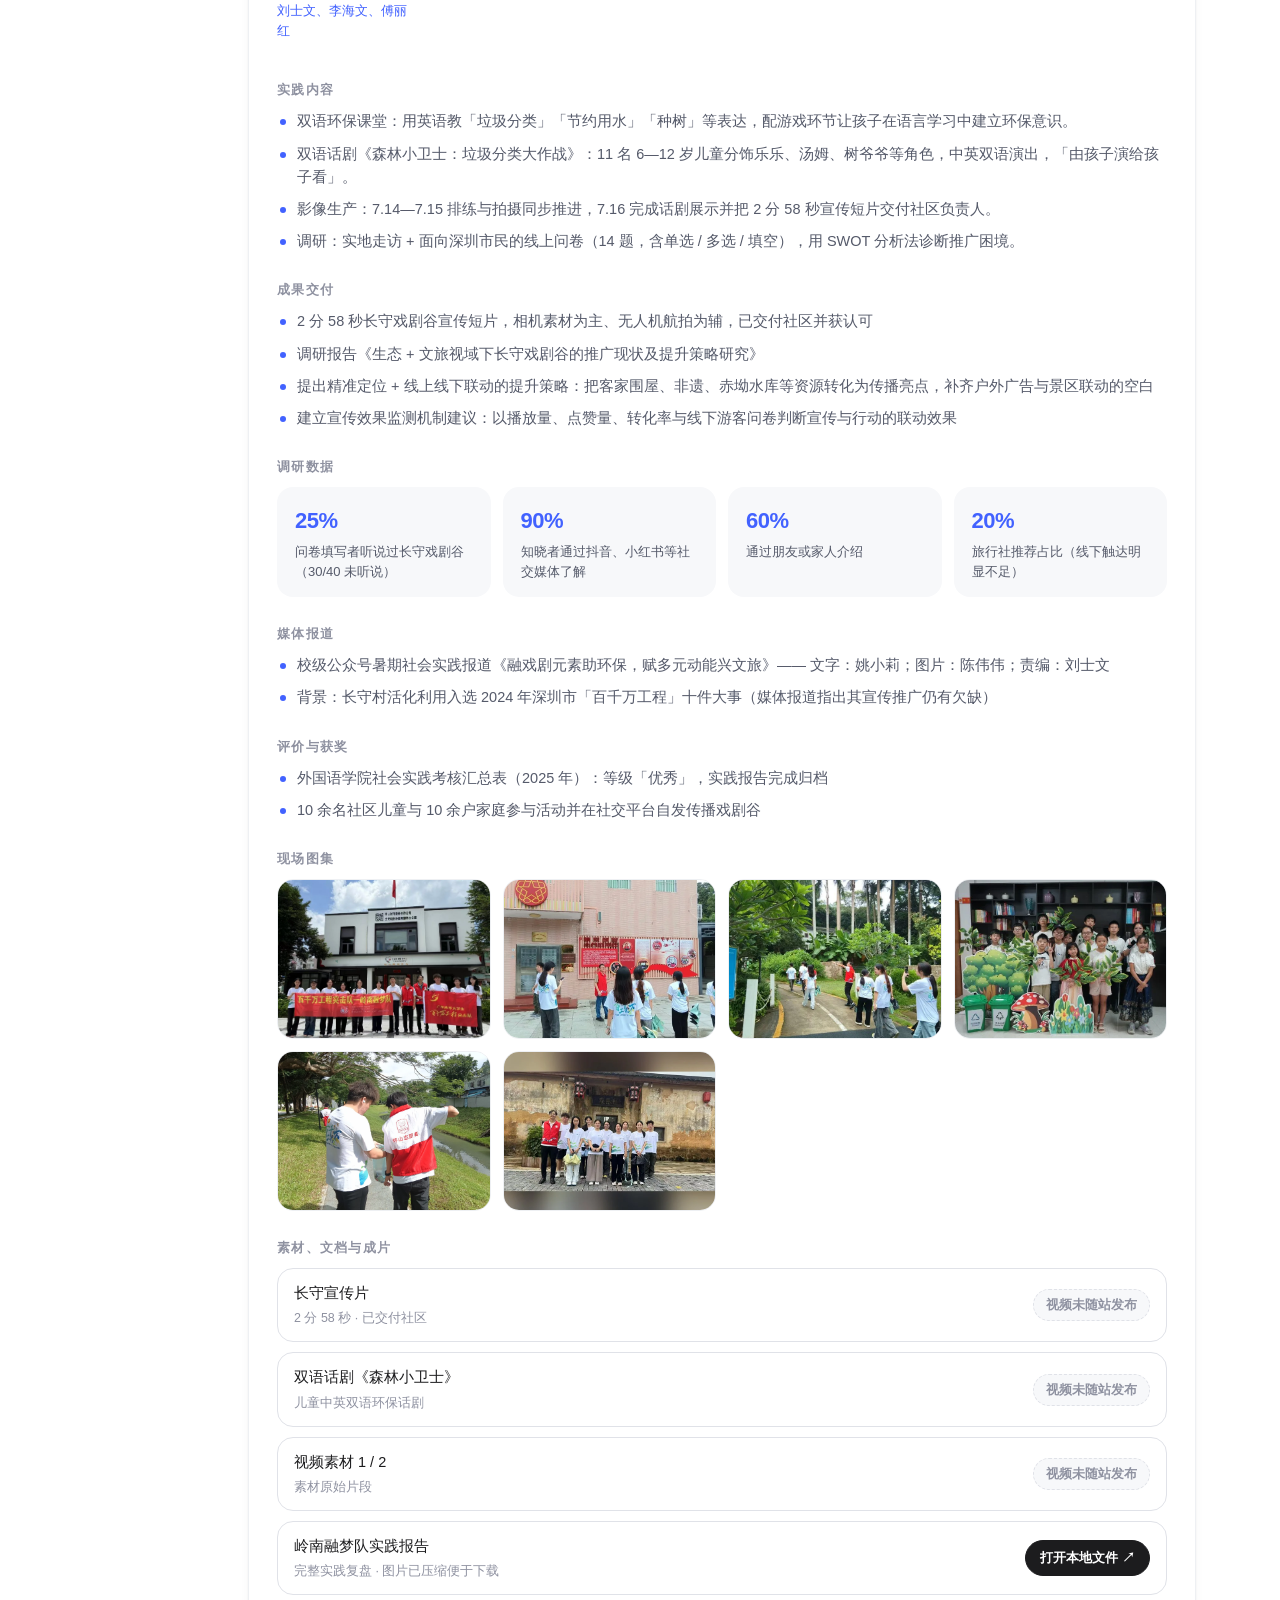
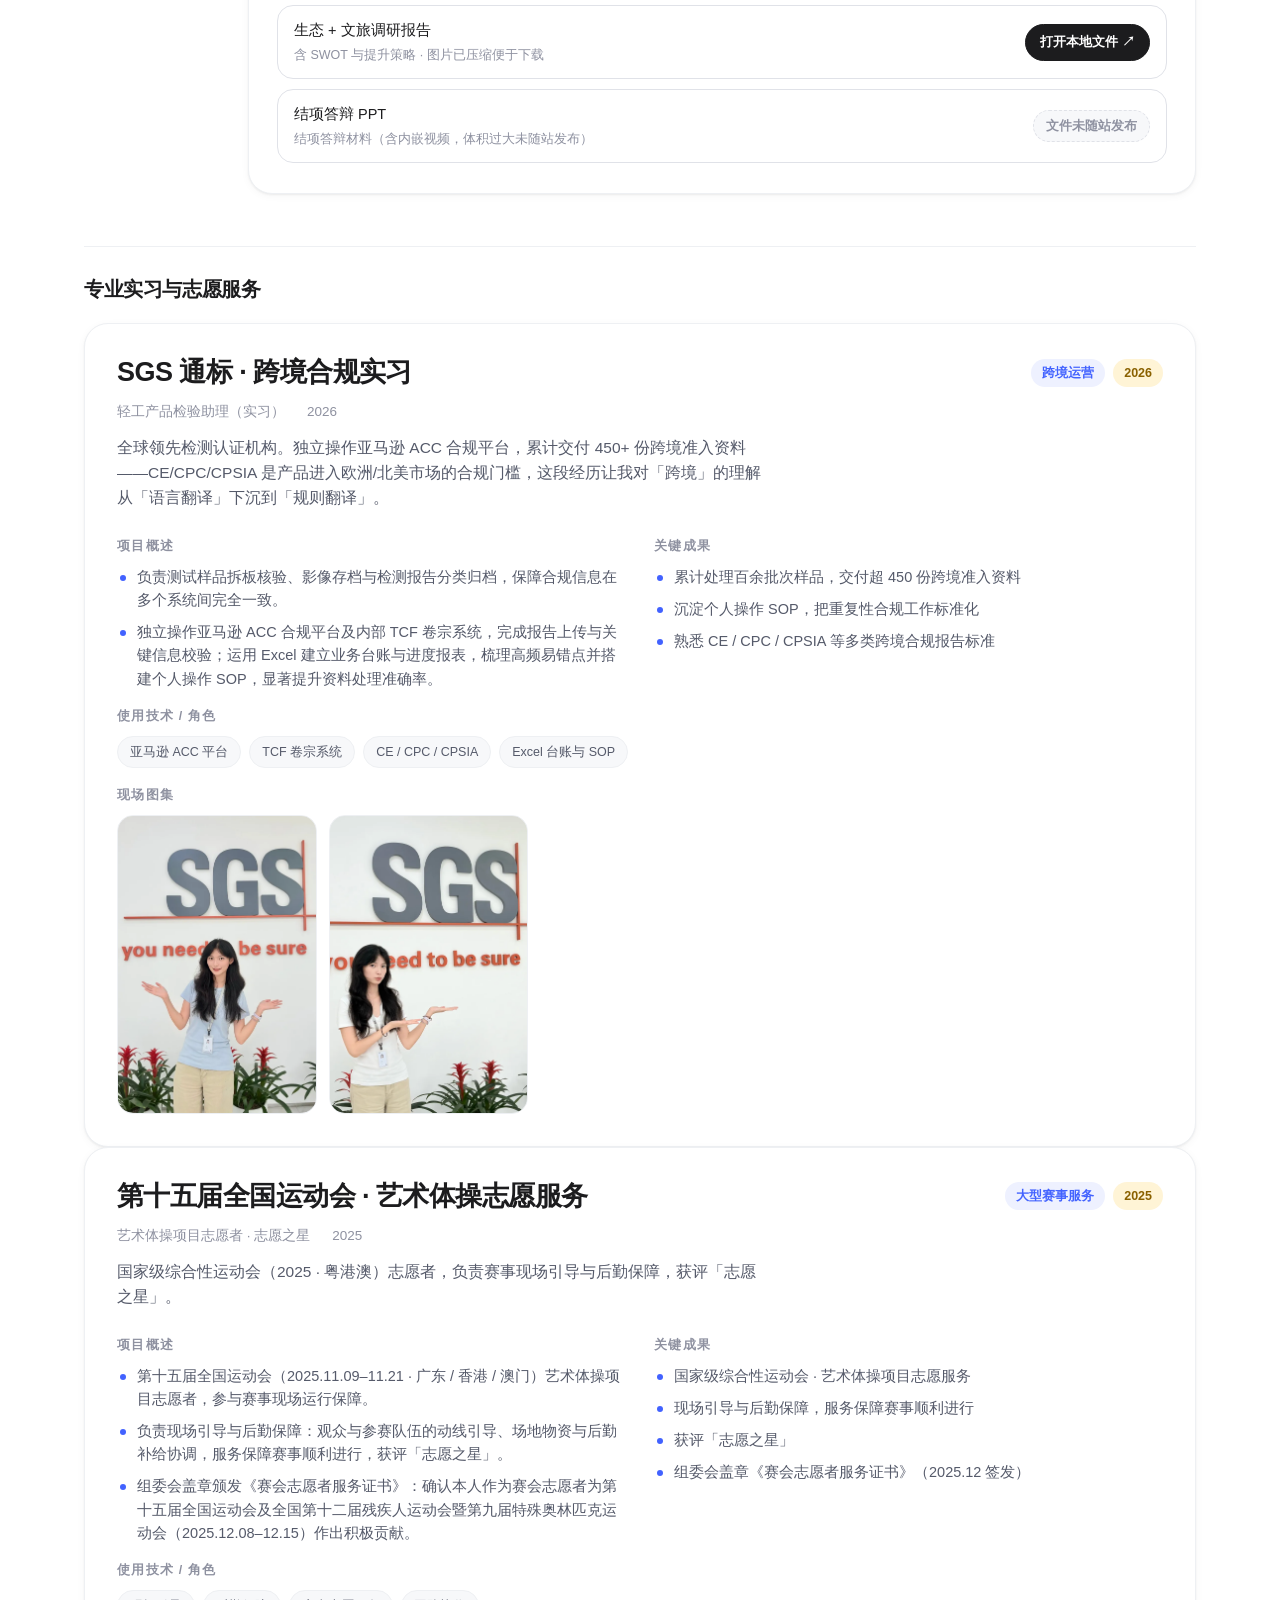
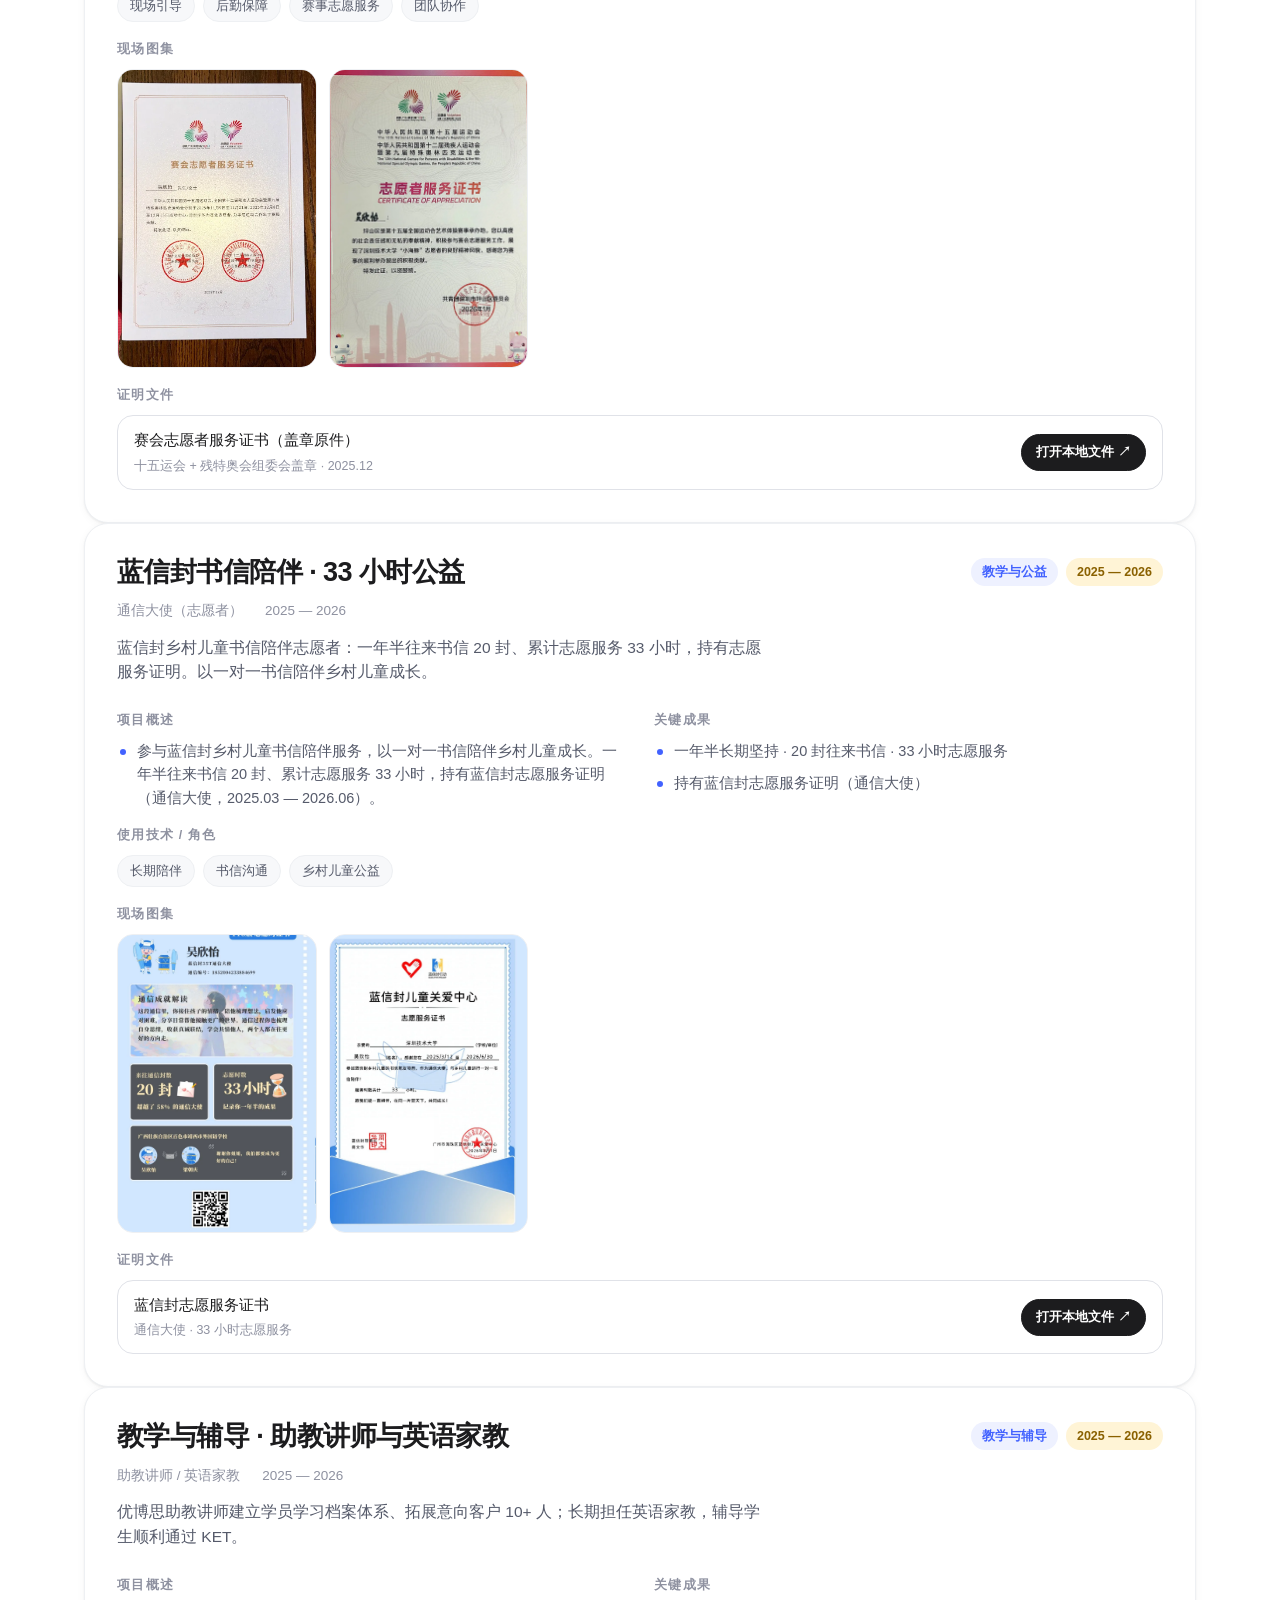
==== commit 38e6face: "feat: work-count 动态化 + 江岭访谈调研图补全 - main.js: 渲染时根据 works.length 自动同步作品数（HTML 静态值 8 仅作降级） - index.html" ====
--- a/index.html
+++ b/index.html
@@ -91,7 +91,7 @@
         <header class="section-head" data-reveal>
           <p class="eyebrow">01 — 作品集</p>
           <h2 class="section-title" id="work-title">精选作品</h2>
-          <p class="section-desc">精选 8 个代表性项目，覆盖跨文化内容、跨境合规、项目统筹与大型赛事服务；每张卡片是门面快照，点击「查看完整案例」可跳转至下方对应的深度板块，那里才展开背景、我的角色与最终交付。</p>
+          <p class="section-desc">精选 <span id="work-count">8</span> 个代表性项目，覆盖跨文化内容、跨境合规、项目统筹与大型赛事服务；每张卡片是门面快照，点击「查看完整案例」可跳转至下方对应的深度板块，那里才展开背景、我的角色与最终交付。</p>
         </header>
 
         <div class="filters" id="work-filters" role="group" aria-label="按分类筛选作品"></div>
--- a/assets/css/style.css
+++ b/assets/css/style.css
@@ -638,6 +638,12 @@
 }
 .doc-item:hover { transform: translateX(3px); border-color: var(--ink); background: var(--surface-soft); }
 .doc-item .doc-hint { font-size: 12.5px; color: var(--stone); font-weight: 400; }
+/* 留档占位：不可点击，区别于可下载的条目 */
+.doc-item.is-pending {
+  color: var(--stone); background: var(--surface);
+  border-style: dashed; cursor: default;
+}
+.doc-item.is-pending:hover { transform: none; border-color: var(--hairline); background: var(--surface); }
 
 .push-list li { display: grid; grid-template-columns: 86px 1fr; gap: 14px; padding: 11px 0; border-top: 1px dashed var(--hairline); font-size: 14.5px; }
 .push-list li:first-child { border-top: 0; }
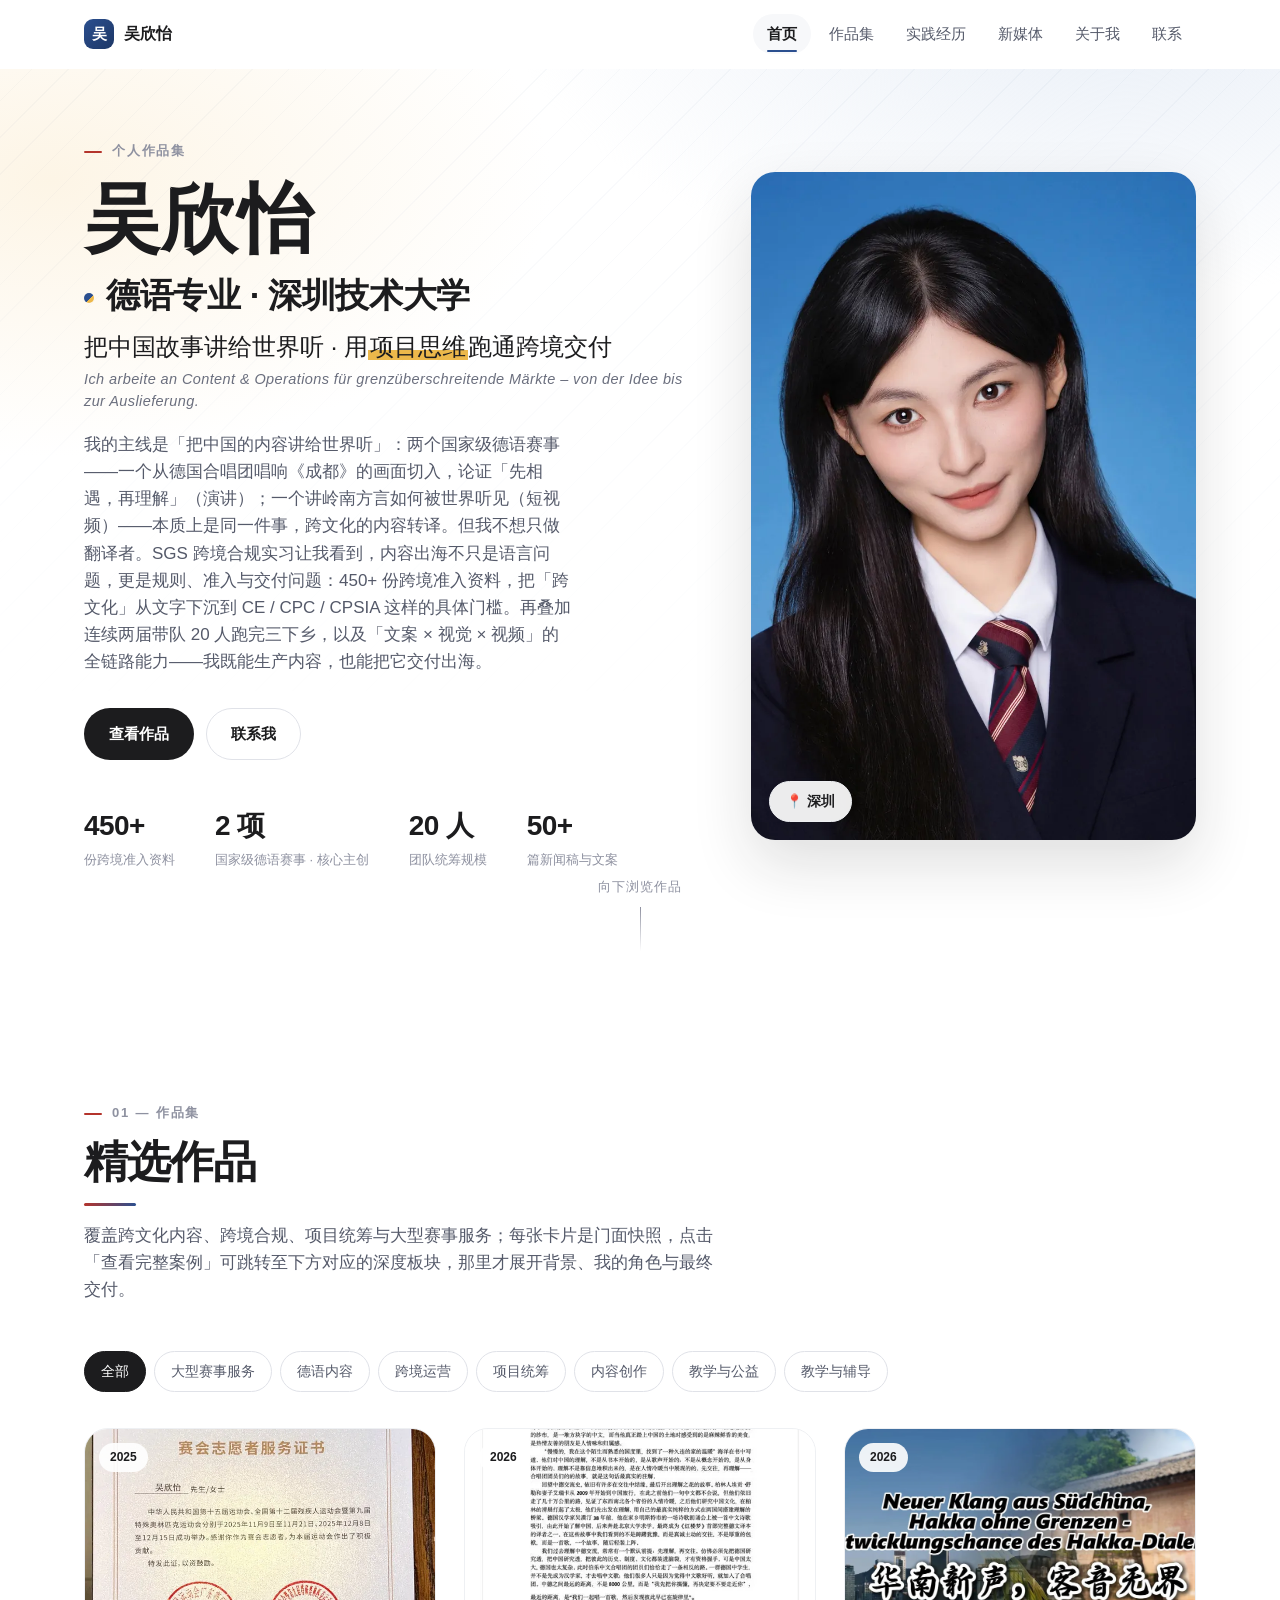
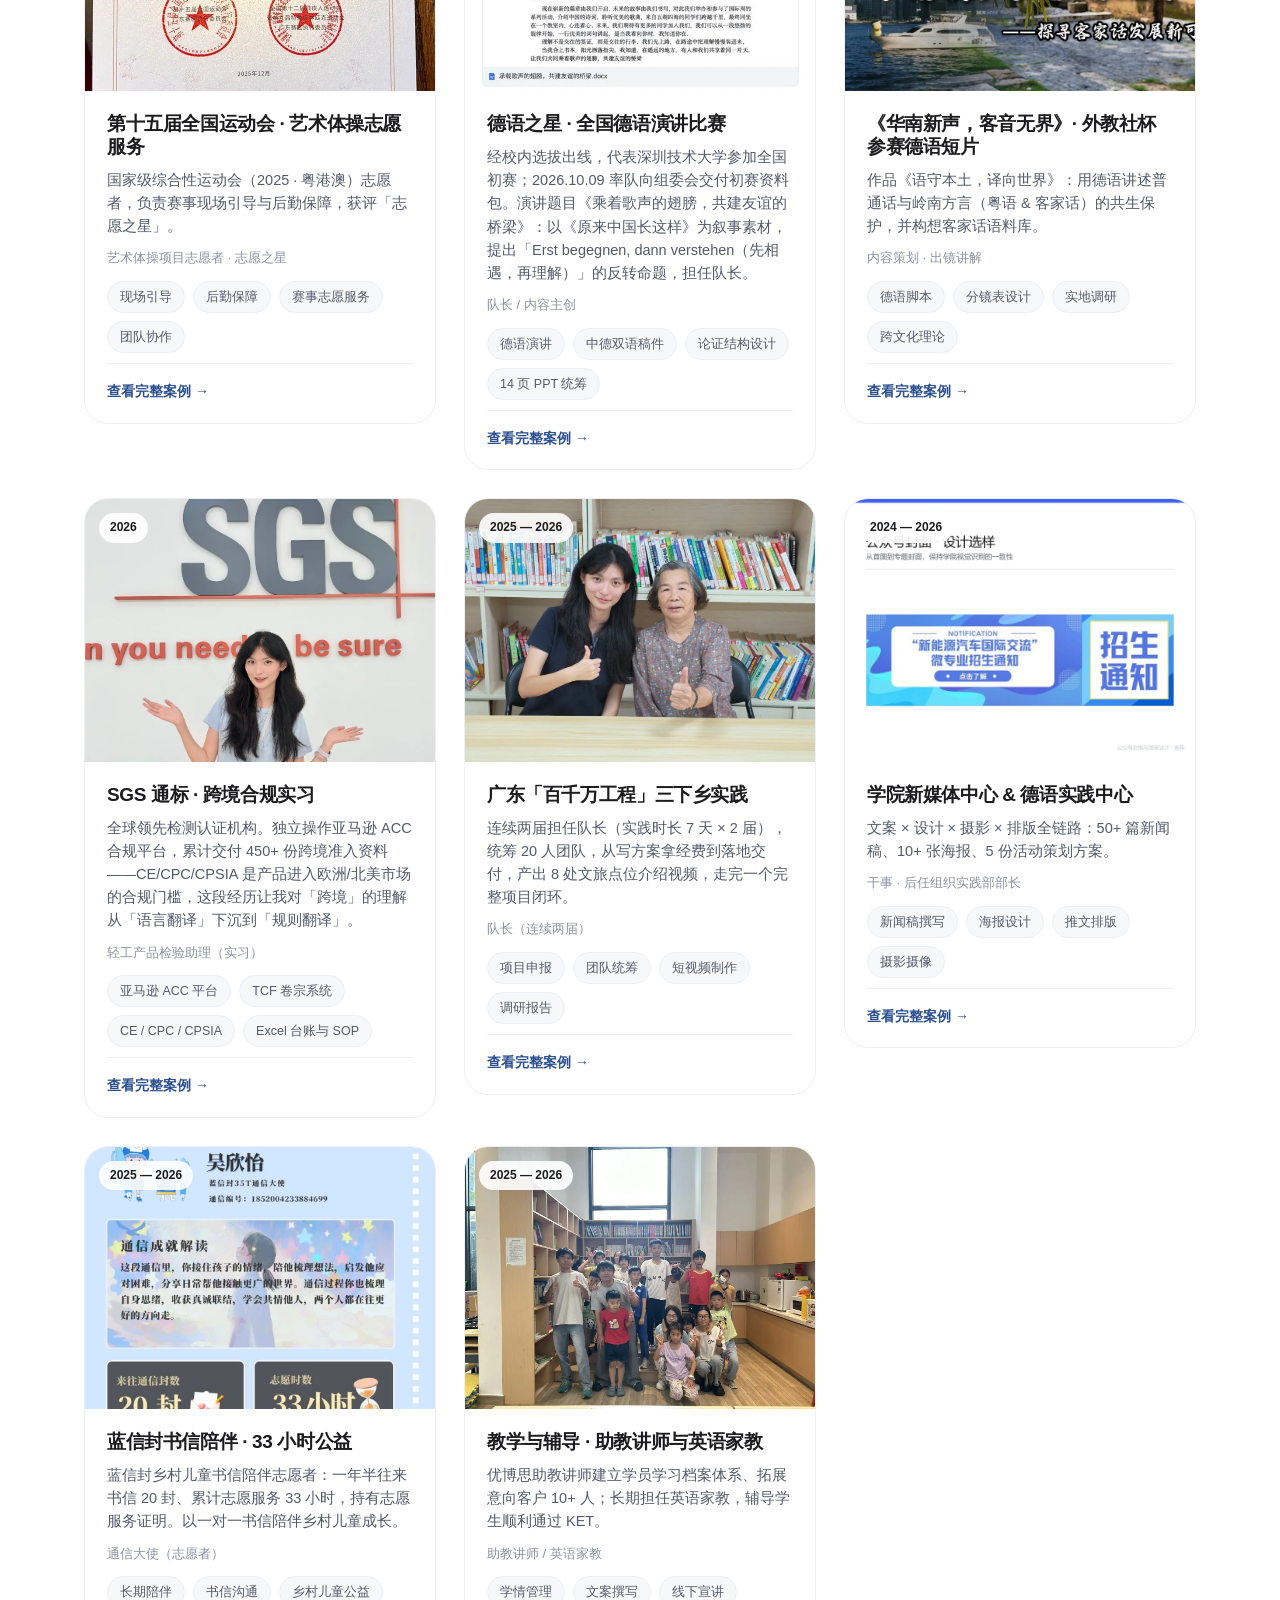
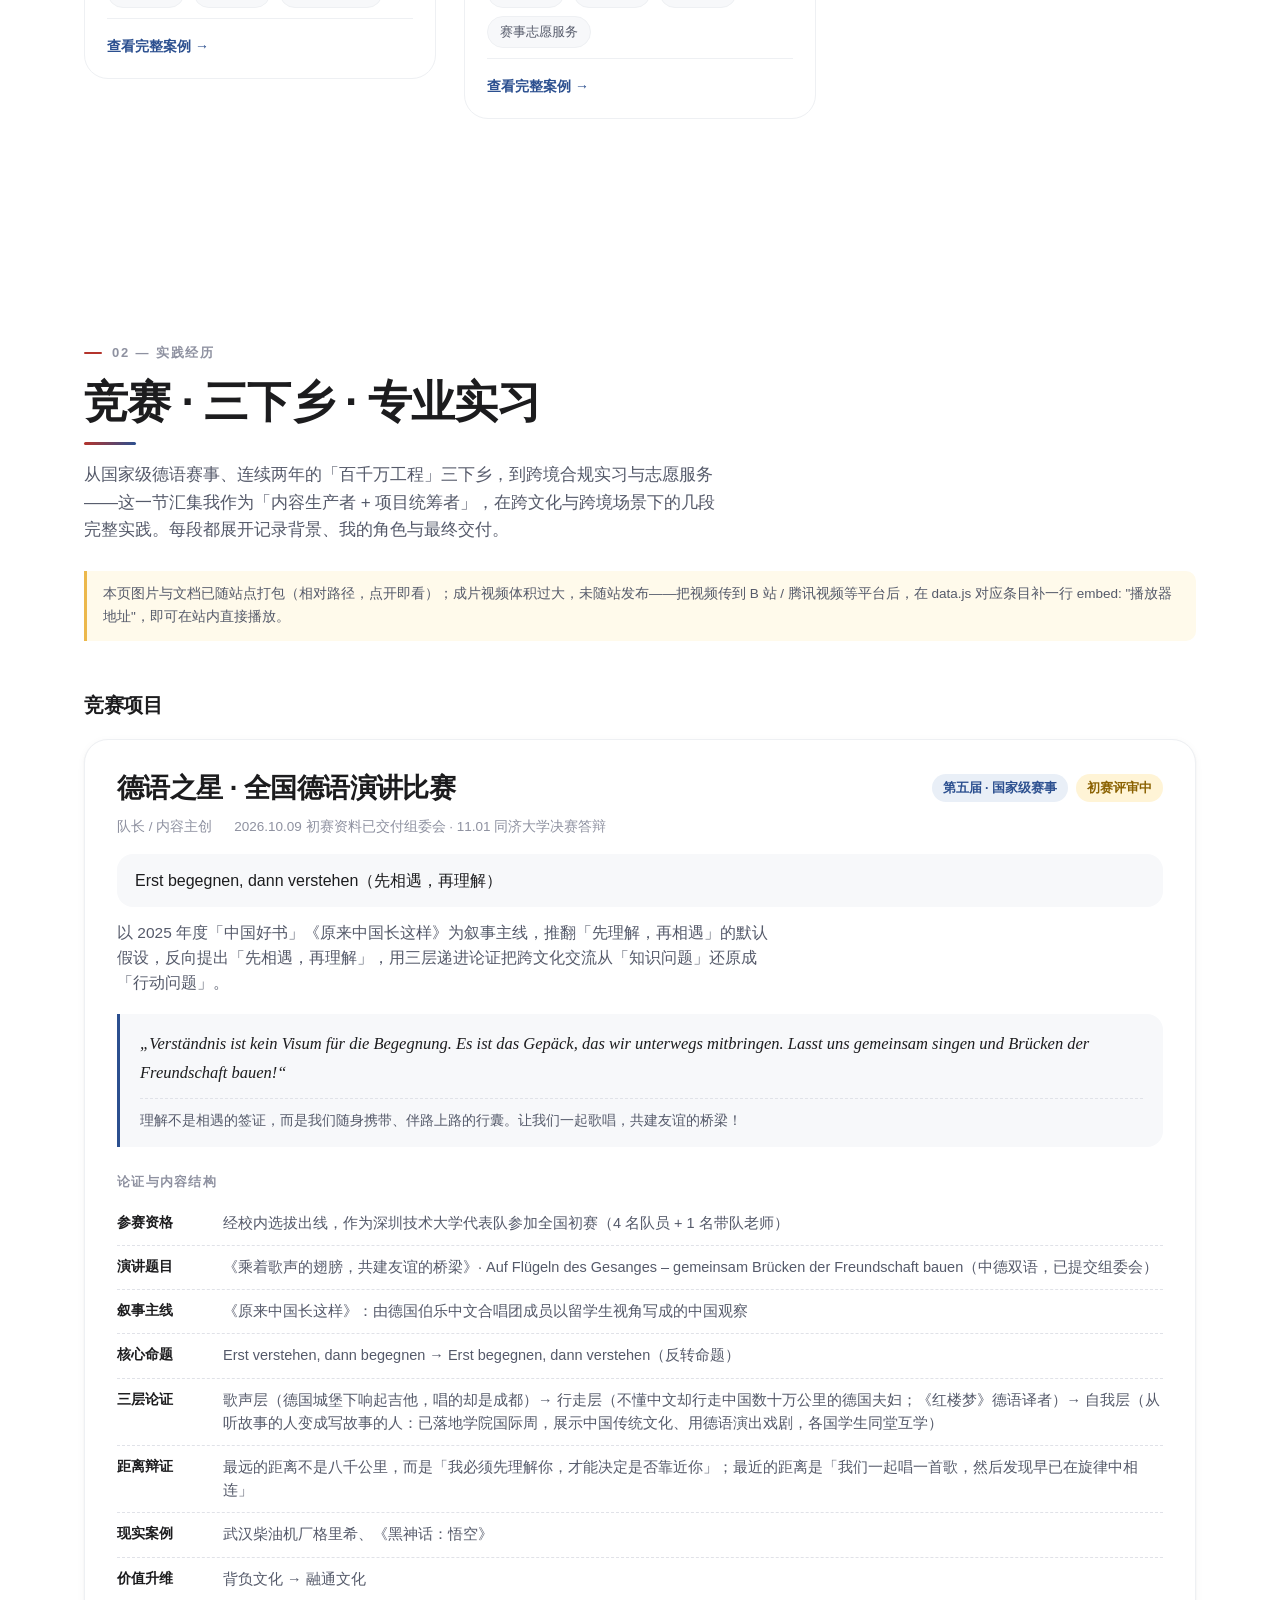
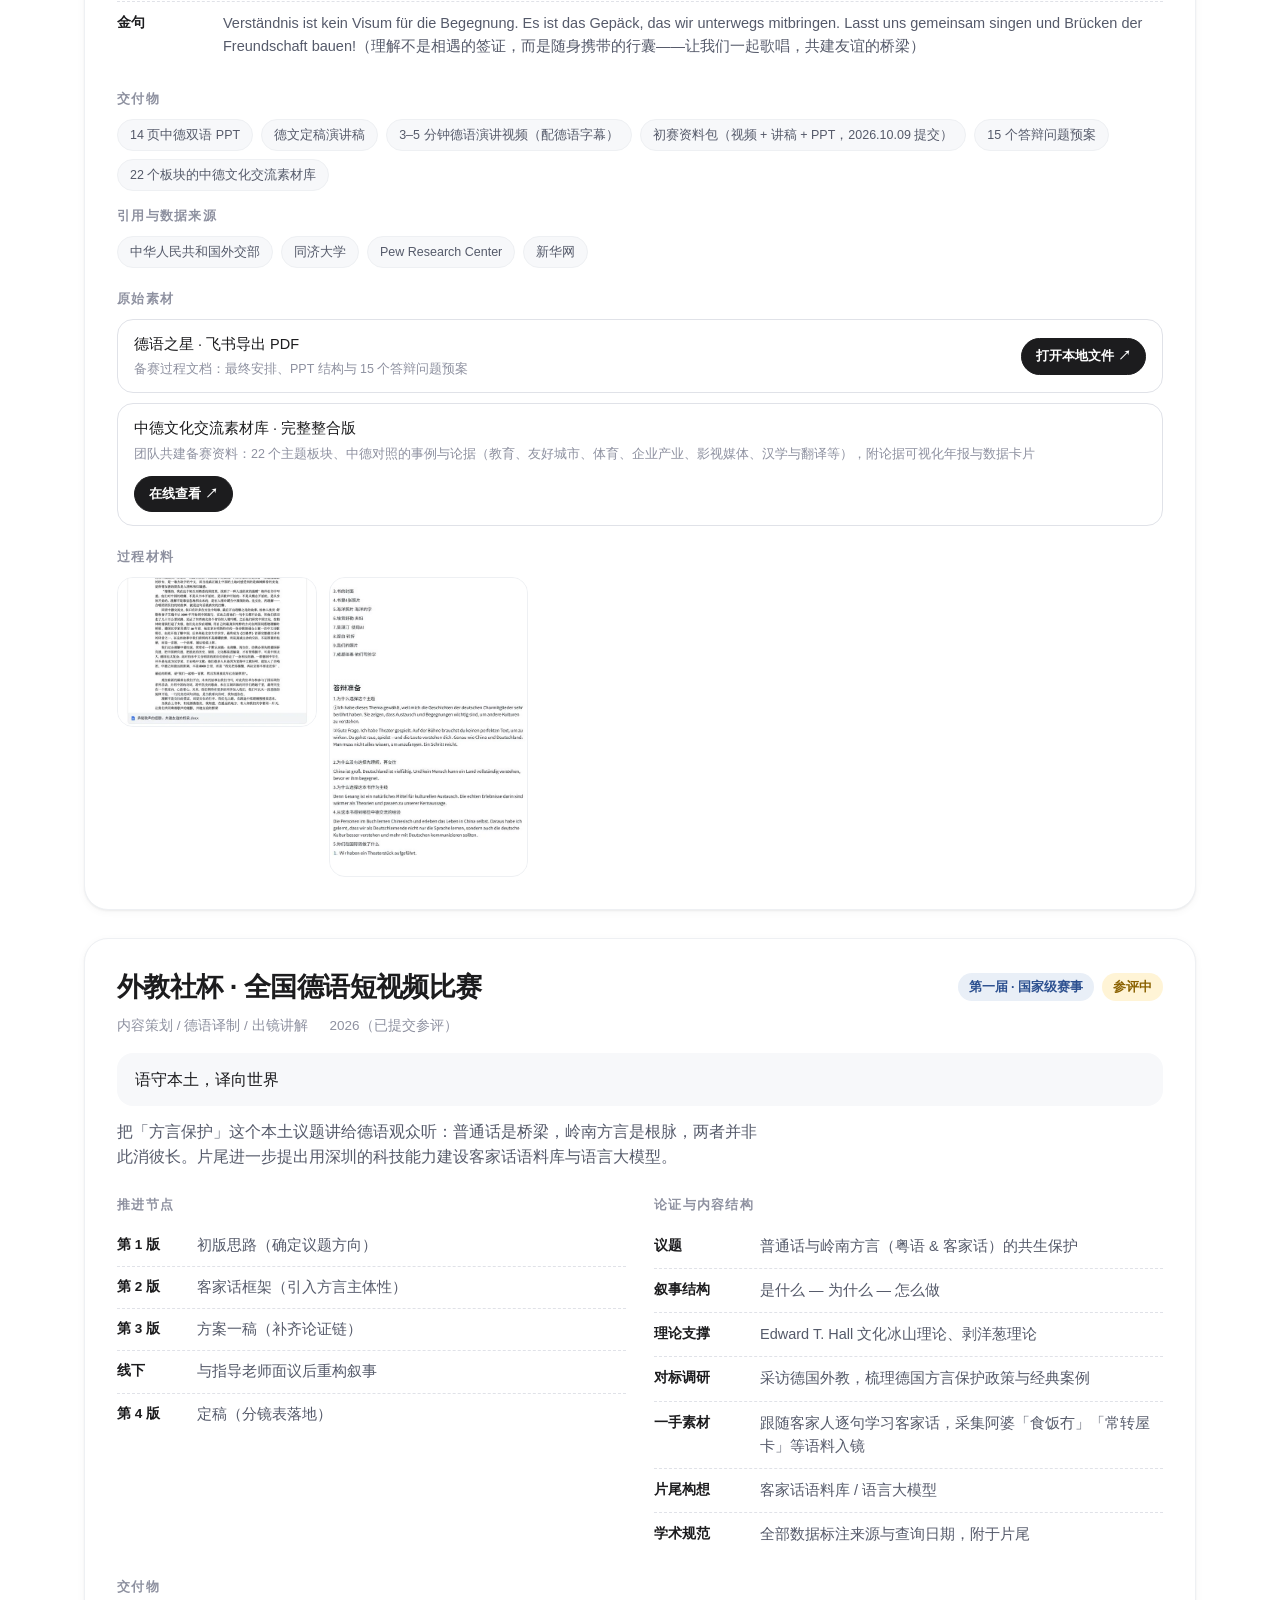
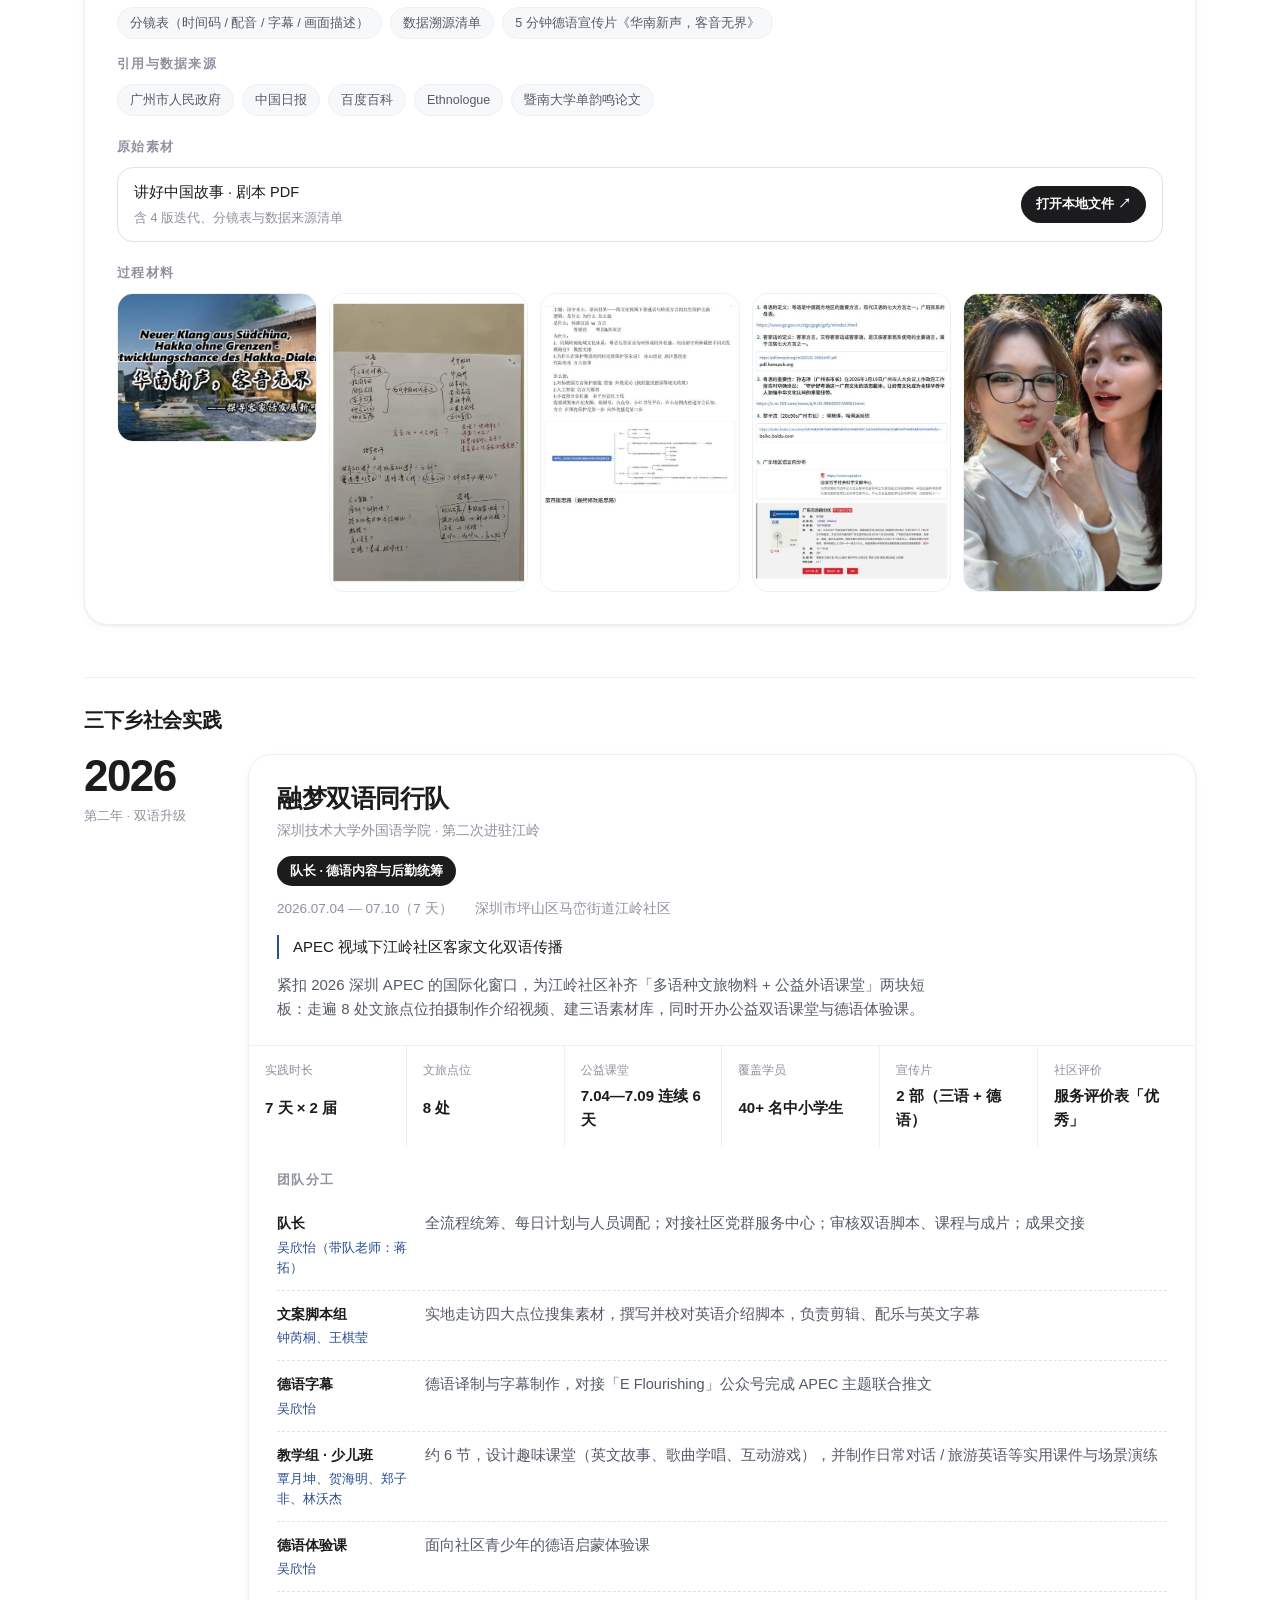
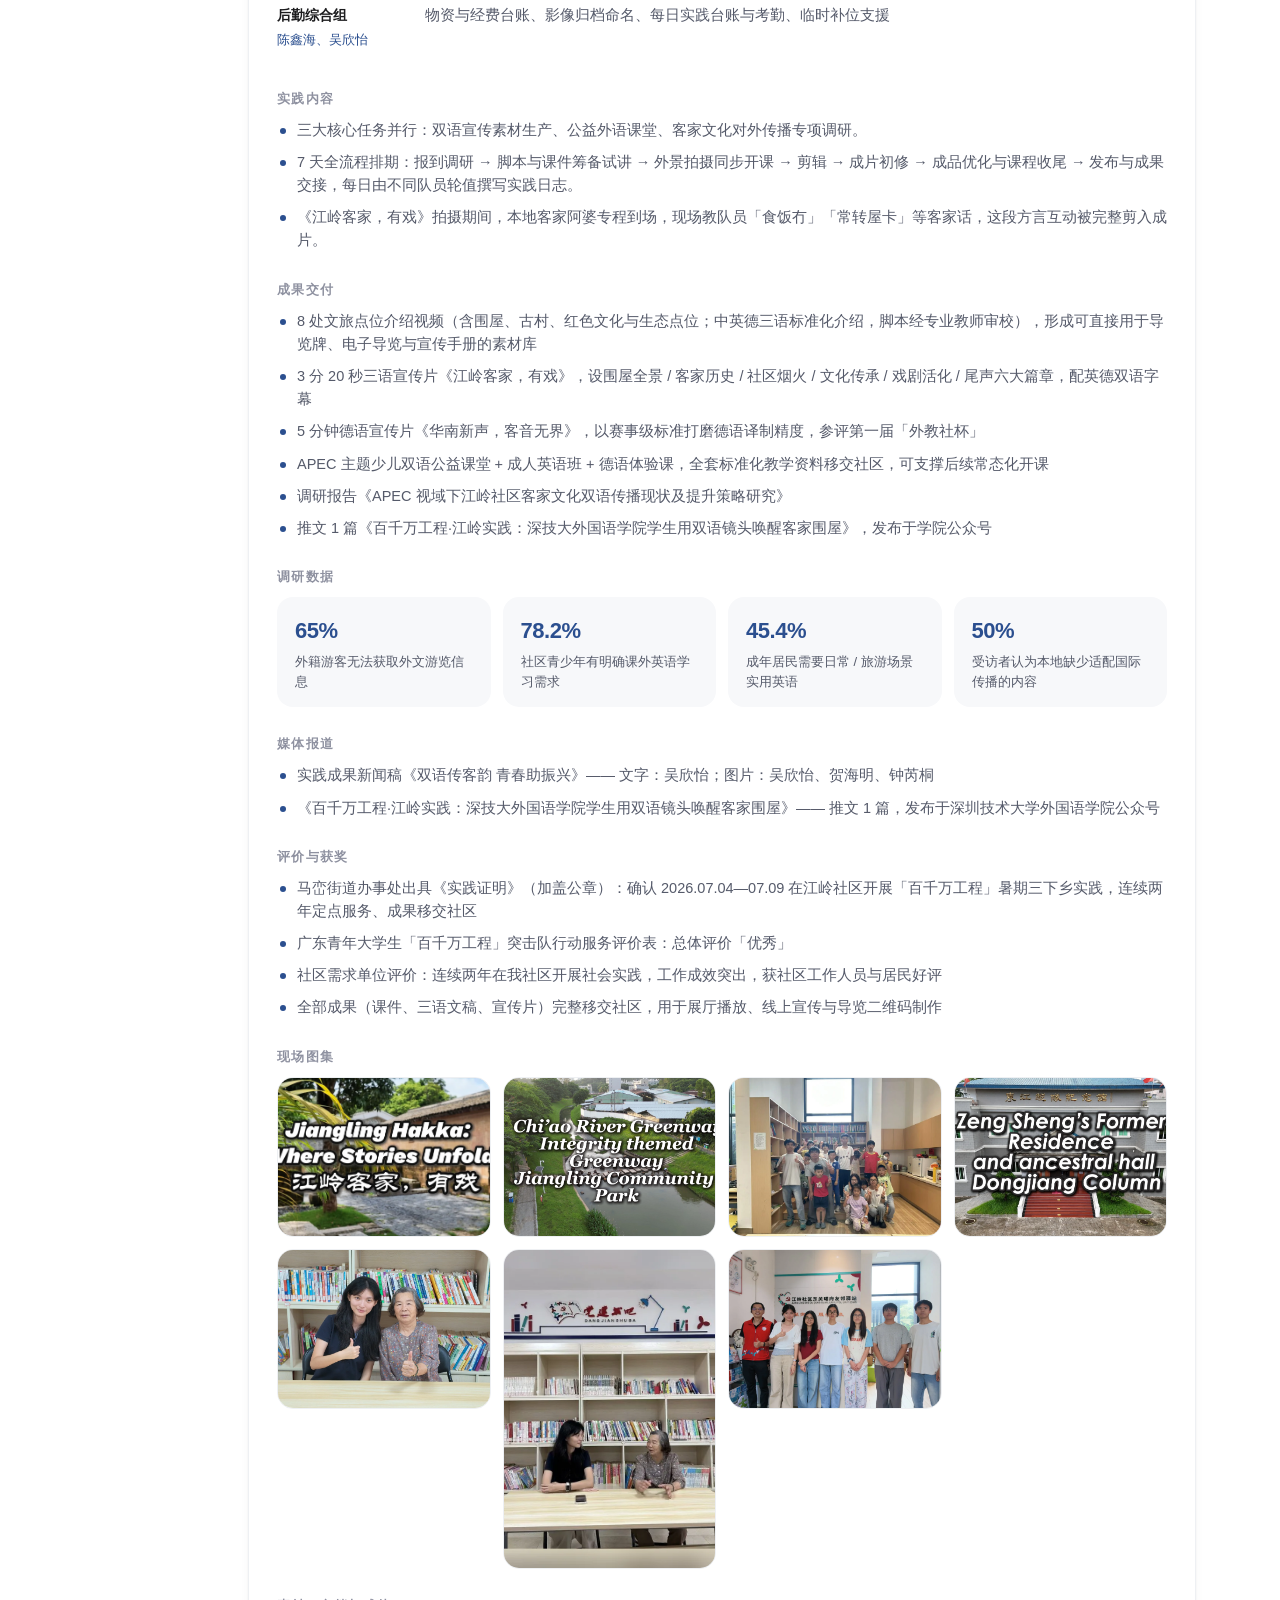
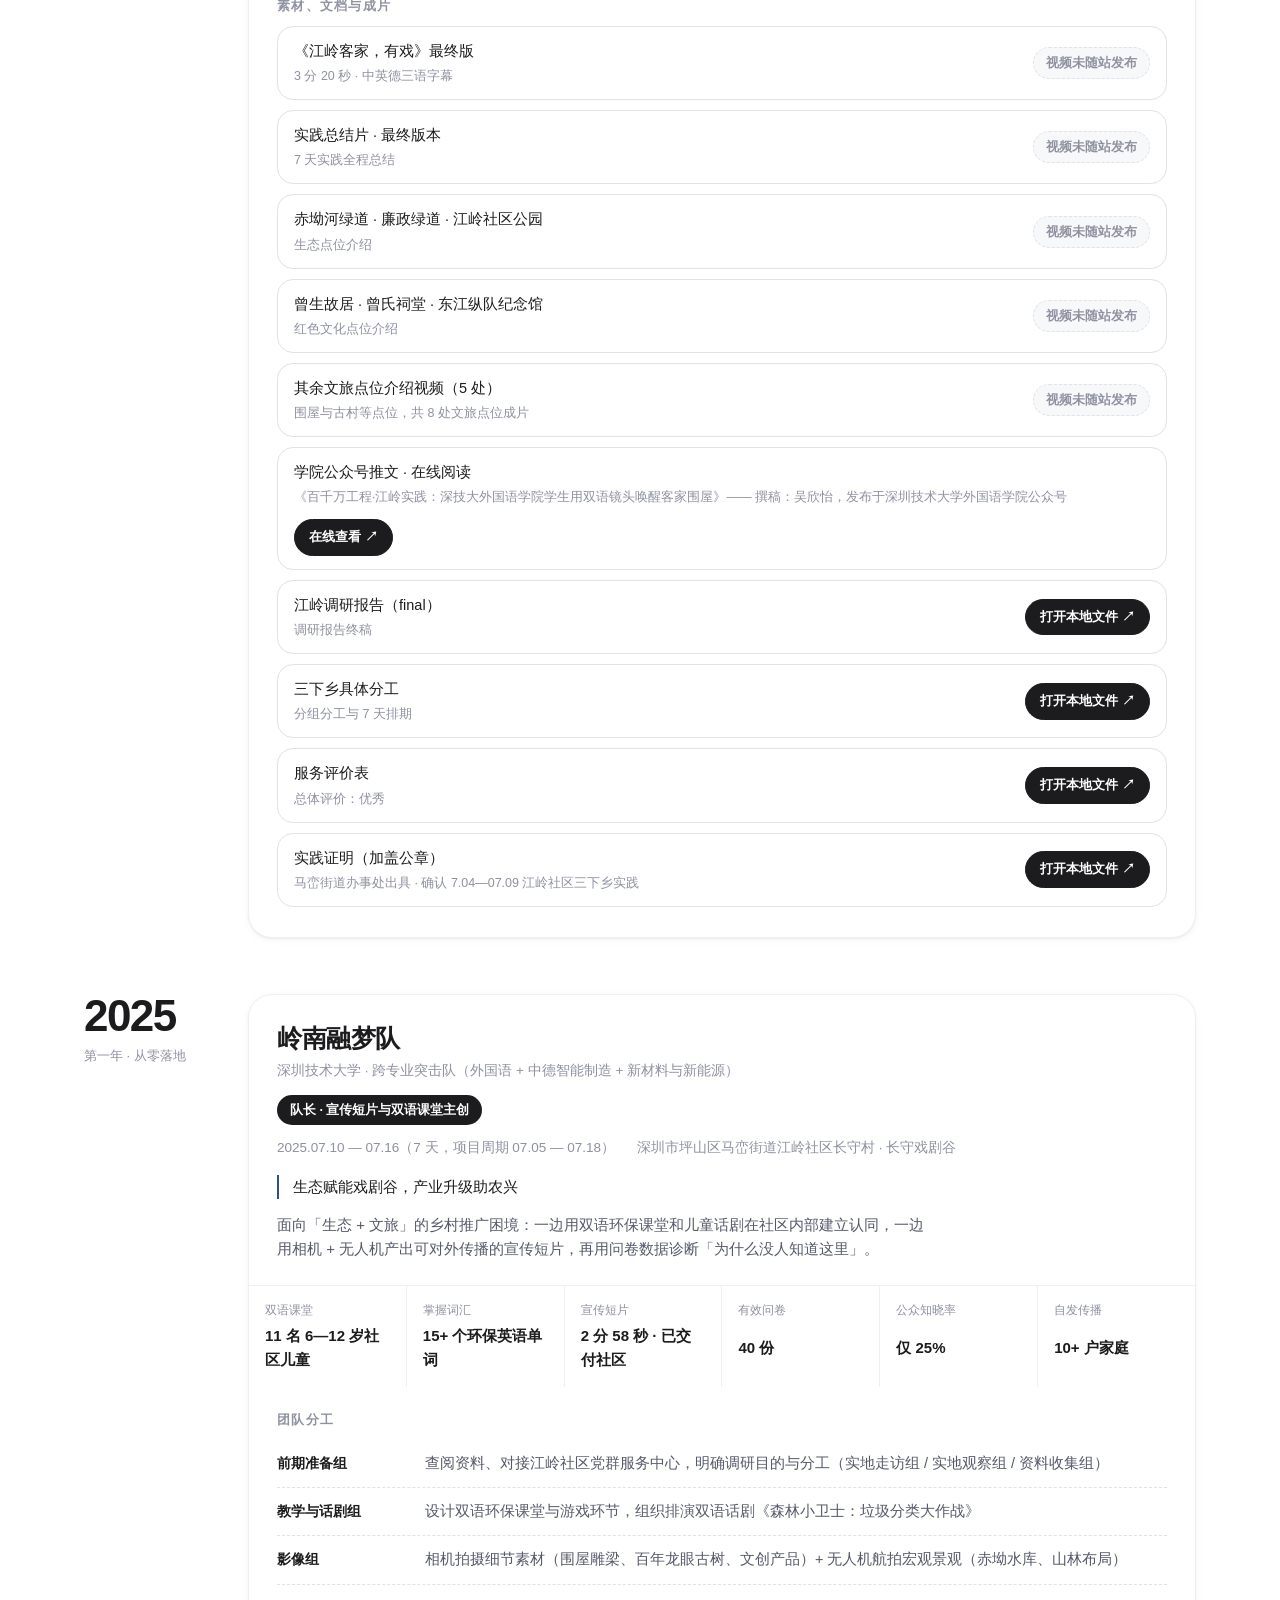
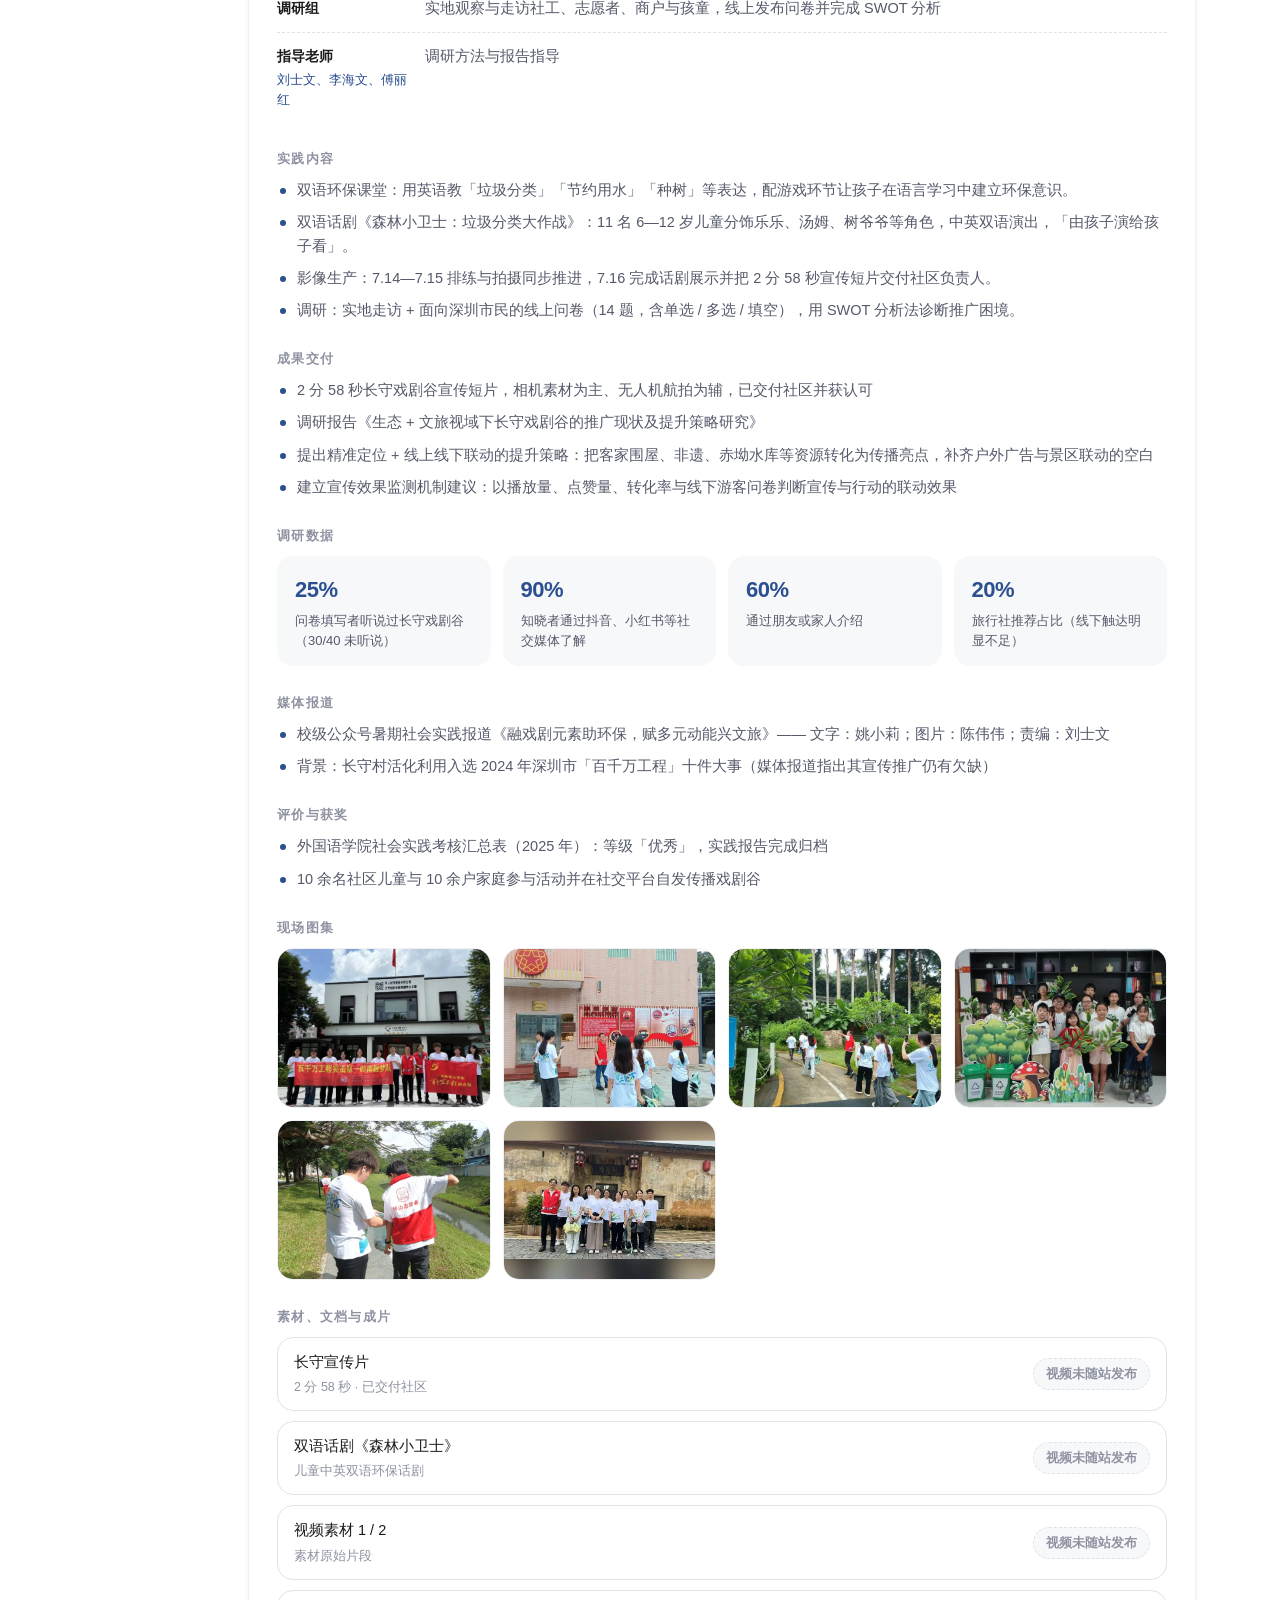
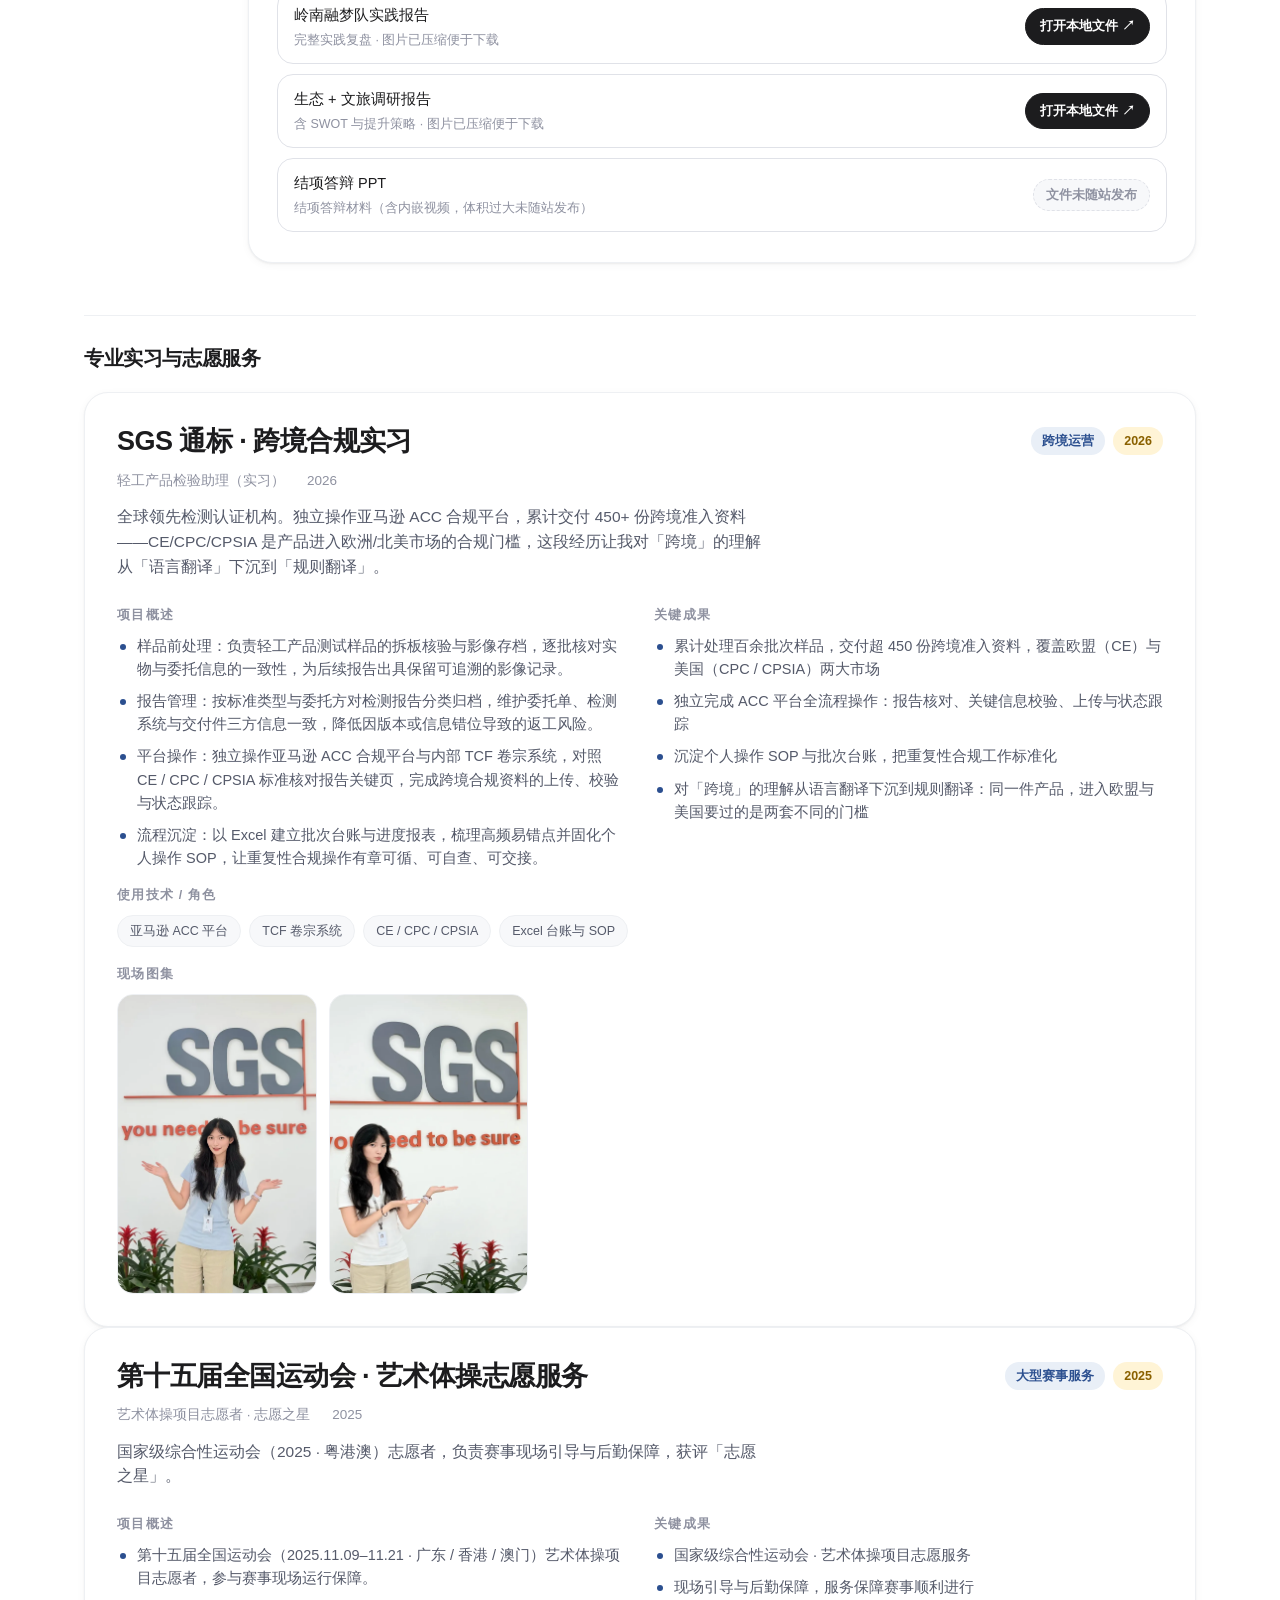
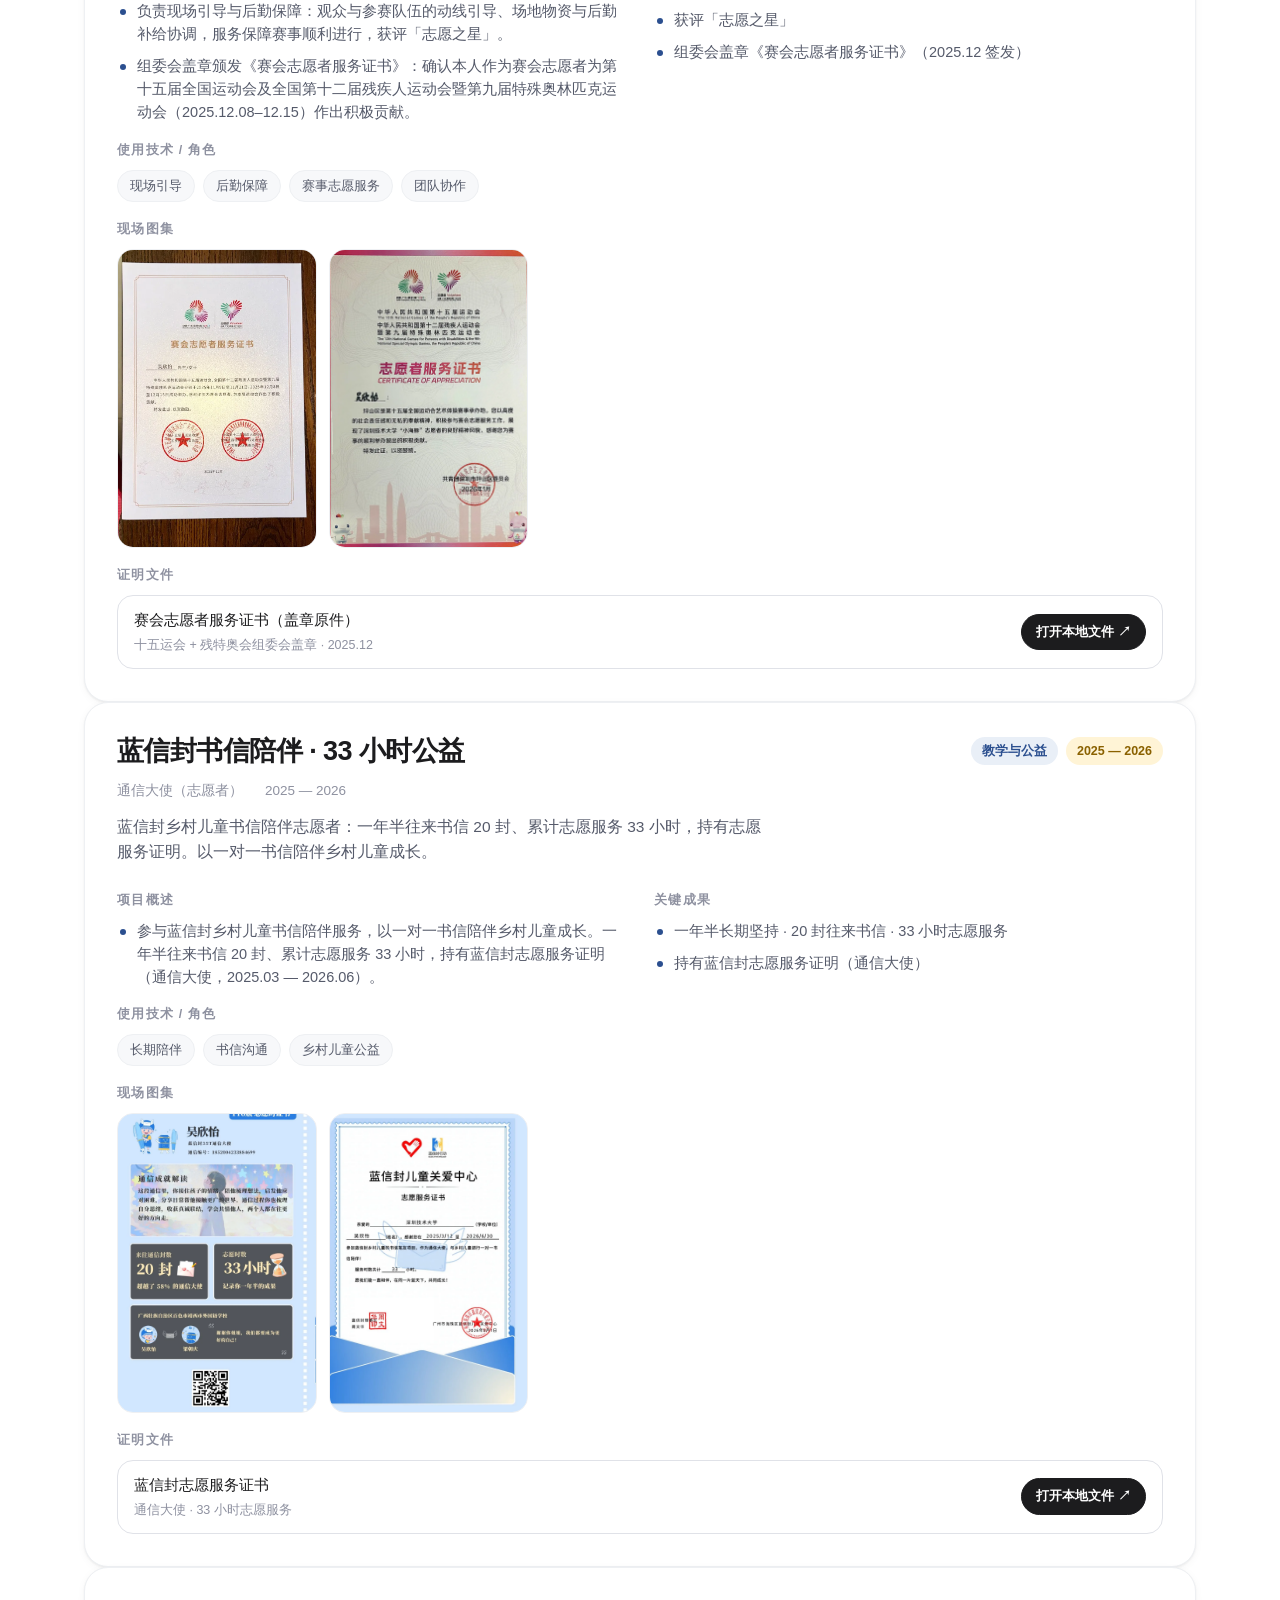
==== commit 07b0ca32: "design: 换普鲁士蓝+琥珀金+朱红配色、首屏姓名与金句改衬线；移除作品数硬编码" ====
--- a/index.html
+++ b/index.html
@@ -6,7 +6,7 @@
   <title>吴欣怡 · 个人作品集</title>
   <meta name="description" content="吴欣怡的个人作品集：面向跨文化与跨境场景的内容实践记录——两项国家级德语赛事、SGS 跨境合规实习（450+ 份跨境准入资料）、连续两届「百千万工程」三下乡队长，以及学院新媒体中心的全链路内容产出。">
   <meta name="author" content="吴欣怡">
-  <meta name="theme-color" content="#ffffff">
+  <meta name="theme-color" content="#2b4f8f">
 
   <!-- 部署域名：https://longagement.github.io/portfolio
      改地址时重跑：python tools/set-domain.py <新地址>
@@ -91,7 +91,7 @@
         <header class="section-head" data-reveal>
           <p class="eyebrow">01 — 作品集</p>
           <h2 class="section-title" id="work-title">精选作品</h2>
-          <p class="section-desc">精选 <span id="work-count">8</span> 个代表性项目，覆盖跨文化内容、跨境合规、项目统筹与大型赛事服务；每张卡片是门面快照，点击「查看完整案例」可跳转至下方对应的深度板块，那里才展开背景、我的角色与最终交付。</p>
+          <p class="section-desc">覆盖跨文化内容、跨境合规、项目统筹与大型赛事服务；每张卡片是门面快照，点击「查看完整案例」可跳转至下方对应的深度板块，那里才展开背景、我的角色与最终交付。</p>
         </header>
 
         <div class="filters" id="work-filters" role="group" aria-label="按分类筛选作品"></div>
--- a/assets/css/style.css
+++ b/assets/css/style.css
@@ -19,10 +19,20 @@
   --muted: #a5a8b5;
   --hairline: #e0e2e8;
   --hairline-soft: #eef0f3;
-  --accent: #4262ff;
-  --accent-press: #2a41b6;
-  --accent-soft: #eef1ff;
-  --highlight: #ffd02f;
+
+  /* 主色：普鲁士蓝（Preußischblau）——不是通用科技蓝。
+     出处：这套内容的主线是中德跨文化，普鲁士蓝是德国最经典的文化色，
+     同时比原来的 #4262ff 更沉稳，白底对比度 4.7:1 → 8.0:1，可读性更高。 */
+  --accent: #2b4f8f;
+  --accent-press: #1d3766;
+  --accent-soft: #e9eff7;
+
+  /* 点缀色一：琥珀金 —— 呼应普鲁士蓝的经典搭配，用作高亮下划线 */
+  --highlight: #ecb84b;
+
+  /* 点缀色二：印章朱红 —— 只用于极小面积（编号短横、标题装饰线），
+     与素材库的深蓝+朱红体系同源。不用于正文，对比度 6.0:1。 */
+  --seal: #b4342c;
 
   /* 圆角与阴影 */
   --r-sm: 10px;
@@ -47,6 +57,12 @@
      否则浏览器会跳过这个不存在的字体名。 */
   --font: -apple-system, BlinkMacSystemFont, "Segoe UI", "PingFang SC",
           "Hiragino Sans GB", "Microsoft YaHei", "Noto Sans SC", sans-serif;
+
+  /* 衬线栈：同样只用系统字体，零外部请求。
+     用于首屏姓名、品牌字与中德金句——中文落到宋体有书卷气，
+     德语落到 Georgia 是经典的正文衬线，正好呼应「语言 / 翻译 / 跨文化」这条主线。 */
+  --font-serif: Georgia, "Times New Roman", "Songti SC", "STSong",
+                "Source Han Serif SC", "Noto Serif SC", "SimSun", serif;
 }
 
 /* ---------- 2. 基础重置 ---------- */
@@ -114,7 +130,20 @@
   font-size: 13px; font-weight: 600; letter-spacing: .14em;
   text-transform: uppercase; color: var(--stone); margin-bottom: 12px;
 }
+/* 眉标前置一枚朱红短横，让「01 — 作品集」这类编号成为全站统一的节奏点 */
+.eyebrow::before {
+  content: ""; display: inline-block; vertical-align: middle;
+  width: 18px; height: 2px; margin-right: 10px;
+  border-radius: 2px; background: var(--seal);
+}
 .section-title { font-size: clamp(30px, 4vw, 44px); }
+/* 每个大标题下面压一条「朱红 → 普鲁士蓝」渐变短线 */
+.section-title::after {
+  content: ""; display: block;
+  width: 52px; height: 3px; margin-top: 14px;
+  border-radius: 3px;
+  background: linear-gradient(90deg, var(--seal), var(--accent));
+}
 .section-desc { margin-top: 16px; color: var(--slate); font-size: 17px; }
 .sub-title { font-size: 20px; margin-bottom: 20px; }
 
@@ -169,7 +198,9 @@
 .brand-mark {
   display: grid; place-items: center;
   width: 30px; height: 30px; border-radius: 9px;
-  background: var(--ink); color: #fff; font-size: 15px; font-weight: 700;
+  background: linear-gradient(135deg, var(--accent), var(--accent-press));
+  color: #fff; font-size: 15px; font-weight: 700;
+  font-family: var(--font-serif);
 }
 .brand-text { font-size: 16px; letter-spacing: -.01em; }
 
@@ -208,22 +239,42 @@
   scroll-margin-top: 84px;
   background:
     radial-gradient(1000px 480px at 88% -8%, var(--accent-soft), transparent 62%),
-    radial-gradient(760px 420px at 4% 12%, #fff8e0, transparent 66%);
+    radial-gradient(760px 420px at 4% 12%, #fdf5e6, transparent 66%);
+}
+/* 首屏底纹：极淡的对角线网格，只在 hero 出现，给纯白底一点手感。
+   透明度压到 3% 以下，正常视距几乎看不见，但能去掉「空」的感觉。 */
+.hero::before {
+  content: ""; position: absolute; inset: 0; pointer-events: none;
+  background-image: repeating-linear-gradient(
+    -45deg,
+    rgba(43, 79, 143, .035) 0 1px,
+    transparent 1px 26px
+  );
+  mask-image: linear-gradient(180deg, rgba(0,0,0,.9), transparent 72%);
+  z-index: 0;
 }
 .hero-inner {
+  position: relative; z-index: 1;   /* 压在底纹之上 */
   display: grid; grid-template-columns: 1.15fr .85fr;
   gap: 64px; align-items: center;
 }
-.hero-title { font-size: clamp(44px, 7vw, 76px); letter-spacing: -.035em; }
+/* 首屏姓名用衬线：全站唯一的字体切换点，是最直接的记忆点。
+   字距改为轻微正值——衬线字带脚，负字距会让宋体笔画挤在一起。 */
+.hero-title {
+  font-family: var(--font-serif);
+  font-size: clamp(44px, 7vw, 76px);
+  letter-spacing: .01em;
+}
 .hero-major {
   margin-top: 10px; font-size: clamp(26px, 3.4vw, 34px);
   font-weight: 600; letter-spacing: -.01em; line-height: 1.2;
   color: var(--ink);
 }
+/* 身份行前面的标记改成「普鲁士蓝 + 琥珀金」双色点，呼应整套配色 */
 .hero-major::before {
   content: ""; display: inline-block; vertical-align: middle;
   width: 10px; height: 10px; margin-right: 12px; border-radius: 50%;
-  background: var(--accent);
+  background: linear-gradient(135deg, var(--accent) 0 55%, var(--highlight) 55% 100%);
 }
 .hero-tagline {
   margin-top: 14px; font-size: clamp(19px, 2.4vw, 24px);
@@ -493,7 +544,11 @@
   background: var(--surface); border-left: 3px solid var(--accent);
   border-radius: 0 var(--r-md) var(--r-md) 0;
 }
-.comp-quote .quote-de { font-style: italic; color: var(--ink); font-size: 15.5px; line-height: 1.75; }
+/* 金句用衬线：德语衬线斜体是这个页面上最有「语言感」的一处 */
+.comp-quote .quote-de {
+  font-family: var(--font-serif);
+  font-style: italic; color: var(--ink); font-size: 16.5px; line-height: 1.75;
+}
 .comp-quote .quote-cn {
   margin-top: 10px; padding-top: 10px;
   border-top: 1px dashed var(--hairline);
@@ -665,10 +720,10 @@
 
 /* 案例卡片高亮：从作品卡「查看完整案例」精准跳转到实践板块后，短暂闪烁目标卡片 */
 @keyframes case-highlight {
-  0%   { box-shadow: 0 0 0 0 rgba(66, 98, 255, 0); }
-  15%  { box-shadow: 0 0 0 3px var(--accent), 0 8px 28px rgba(66, 98, 255, .18); }
-  60%  { box-shadow: 0 0 0 3px var(--accent), 0 8px 28px rgba(66, 98, 255, .14); }
-  100% { box-shadow: 0 0 0 0 rgba(66, 98, 255, 0); }
+  0%   { box-shadow: 0 0 0 0 rgba(43, 79, 143, 0); }
+  15%  { box-shadow: 0 0 0 3px var(--accent), 0 8px 28px rgba(43, 79, 143, .18); }
+  60%  { box-shadow: 0 0 0 3px var(--accent), 0 8px 28px rgba(43, 79, 143, .14); }
+  100% { box-shadow: 0 0 0 0 rgba(43, 79, 143, 0); }
 }
 .is-case-highlight {
   animation: case-highlight 1.8s var(--ease);
